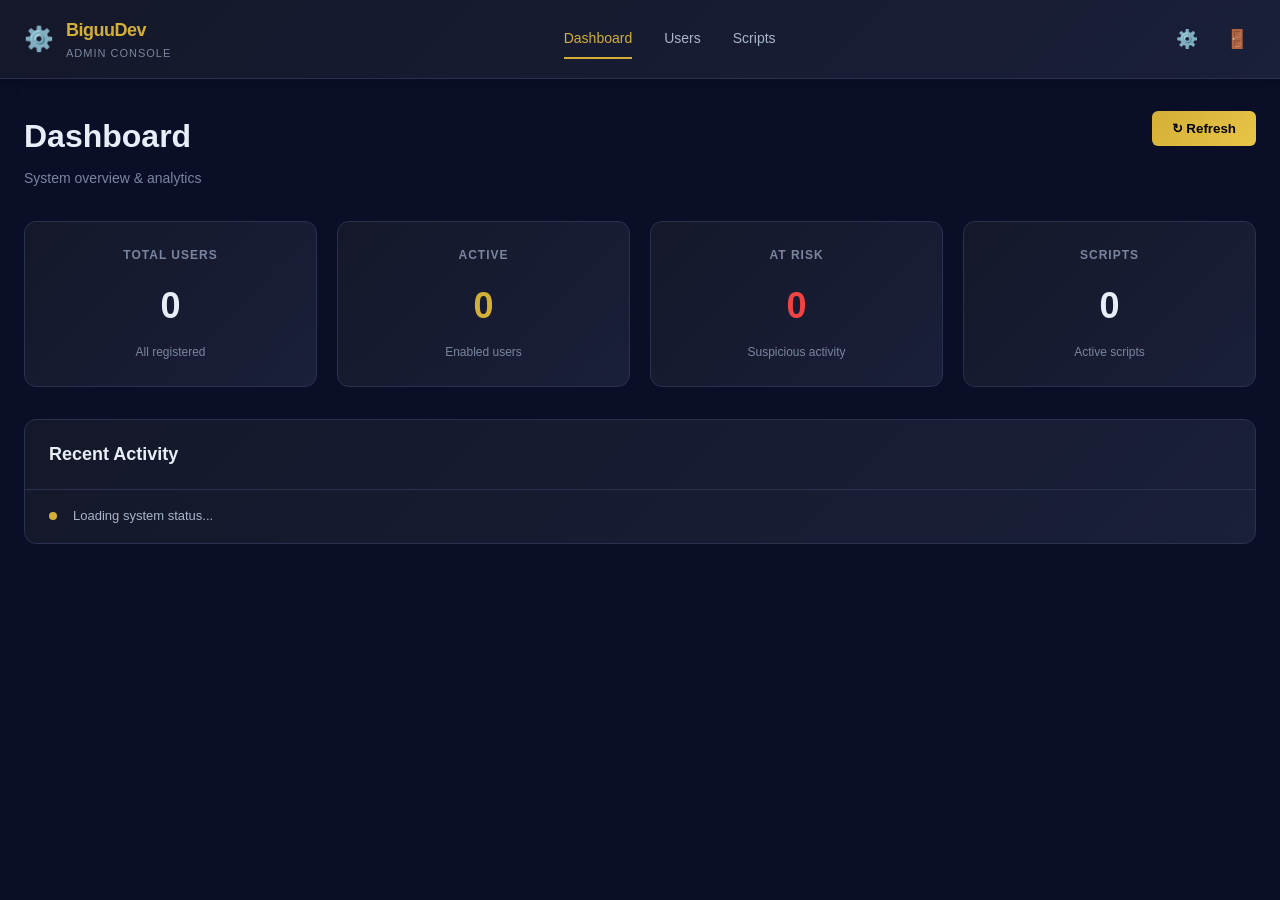
==== index.html @ 7aafa03f "Add files via upload" ====
<!DOCTYPE html>
<html lang="en">
<head>
<meta charset="UTF-8">
<meta name="viewport" content="width=device-width, initial-scale=1.0">
<title>BiguuDev Admin — Script Server Management</title>
<link rel="stylesheet" href="style.css">
<link rel="stylesheet" href="animations.css">
</head>
<body data-theme="dark">

<nav class="navbar">
<div class="navbar-inner">
<div class="navbar-brand">
<div class="brand-icon">⚙️</div>
<div class="brand-text">
<div class="brand-name">BiguuDev</div>
<div class="brand-sub">Admin Console</div>
</div>
</div>
<div class="navbar-center">
<a href="#" onclick="showPage('dashboard')" class="nav-link active">Dashboard</a>
<a href="#" onclick="showPage('users')" class="nav-link">Users</a>
<a href="#" onclick="showPage('scripts')" class="nav-link">Scripts</a>
</div>
<div class="navbar-right">
<input type="text" id="adminKeyInput" class="admin-key-input" placeholder="Admin Key" style="display:none;">
<button class="btn-icon" onclick="toggleSettings()">⚙️</button>
<button class="btn-icon" onclick="logout()">🚪</button>
</div>
</div>
</nav>

<div class="container">

<!-- ============= DASHBOARD ============= -->
<div id="dashboard" class="page active">
<div class="page-header">
<div class="page-title-block">
<h1 class="page-title">Dashboard</h1>
<p class="page-subtitle">System overview & analytics</p>
</div>
<button class="btn-primary" onclick="refreshDashboard()">↻ Refresh</button>
</div>

<div class="stats-grid">
<div class="stat-card">
<div class="stat-label">Total Users</div>
<div class="stat-value" id="stat-total">0</div>
<div class="stat-sub">All registered</div>
</div>
<div class="stat-card">
<div class="stat-label">Active</div>
<div class="stat-value accent" id="stat-active">0</div>
<div class="stat-sub">Enabled users</div>
</div>
<div class="stat-card">
<div class="stat-label">At Risk</div>
<div class="stat-value danger" id="stat-risk">0</div>
<div class="stat-sub">Suspicious activity</div>
</div>
<div class="stat-card">
<div class="stat-label">Scripts</div>
<div class="stat-value" id="stat-scripts">0</div>
<div class="stat-sub">Active scripts</div>
</div>
</div>

<div class="section">
<div class="section-header">
<h2>Recent Activity</h2>
</div>
<div id="activity-feed" class="activity-feed">
<div class="activity-item">
<div class="activity-dot"></div>
<div class="activity-text">Loading system status...</div>
</div>
</div>
</div>

</div>

<!-- ============= USERS ============= -->
<div id="users" class="page">
<div class="page-header">
<div class="page-title-block">
<h1 class="page-title">Users</h1>
<p class="page-subtitle">Manage user access & security</p>
</div>
<div class="page-controls">
<input type="text" id="userSearch" placeholder="Search users..." class="search-box" onkeyup="filterUsers()">
<button class="btn-primary" onclick="showPage('users'); refreshUsers()">↻</button>
</div>
</div>

<div id="usersList" class="users-list">
<div class="loading">Loading users...</div>
</div>

</div>

<!-- ============= USER DETAIL PAGE ============= -->
<div id="user-detail" class="page">
<div class="page-header">
<button class="btn-back" onclick="showPage('users')">← Back</button>
<div class="page-title-block">
<h1 class="page-title" id="detail-username">User Details</h1>
<p class="page-subtitle" id="detail-status">—</p>
</div>
</div>

<div class="detail-grid">

<!-- LEFT COLUMN -->
<div class="detail-left">

<div class="card">
<div class="card-header">
<h3>Profile Information</h3>
</div>
<div class="card-body">
<div class="detail-row">
<span class="detail-label">Username</span>
<span class="detail-value" id="detail-profile-username">—</span>
</div>
<div class="detail-row">
<span class="detail-label">Key</span>
<span class="detail-value mono" id="detail-profile-key">—</span>
</div>
<div class="detail-row">
<span class="detail-label">Status</span>
<span class="detail-value" id="detail-profile-status">—</span>
</div>
<div class="detail-row">
<span class="detail-label">Expires</span>
<span class="detail-value" id="detail-profile-expire">—</span>
</div>
<div class="detail-row">
<span class="detail-label">Created</span>
<span class="detail-value" id="detail-profile-created">—</span>
</div>
<div class="detail-row">
<span class="detail-label">Last Seen</span>
<span class="detail-value" id="detail-profile-lastseen">—</span>
</div>
</div>
</div>

<div class="card">
<div class="card-header">
<h3>Security Lock</h3>
</div>
<div class="card-body">
<div class="detail-row">
<span class="detail-label">IP #1</span>
<span class="detail-value mono" id="detail-sec-ip1">—</span>
</div>
<div class="detail-row">
<span class="detail-label">IP #1 ASN</span>
<span class="detail-value" id="detail-sec-ip1asn">—</span>
</div>
<div class="detail-row">
<span class="detail-label">IP #1 Country</span>
<span class="detail-value" id="detail-sec-ip1country">—</span>
</div>
<div class="detail-row">
<span class="detail-label">IP #2</span>
<span class="detail-value mono" id="detail-sec-ip2">—</span>
</div>
<div class="detail-row">
<span class="detail-label">IP #2 ASN</span>
<span class="detail-value" id="detail-sec-ip2asn">—</span>
</div>
<div class="detail-row">
<span class="detail-label">IP #2 Country</span>
<span class="detail-value" id="detail-sec-ip2country">—</span>
</div>
<div class="detail-row">
<span class="detail-label">Device Model</span>
<span class="detail-value mono" id="detail-sec-device">—</span>
</div>
</div>
</div>

</div>

<!-- RIGHT COLUMN -->
<div class="detail-right">

<div class="card">
<div class="card-header">
<h3>Status & Flags</h3>
</div>
<div class="card-body">
<div class="flag-row">
<span class="flag-label">Locked</span>
<span class="flag-badge" id="detail-lock-badge">No</span>
</div>
<div class="flag-row">
<span class="flag-label">Risk Flag</span>
<span class="flag-badge" id="detail-risk-badge">Clean</span>
</div>
<div class="flag-row">
<span class="flag-label">Risk Events</span>
<span class="flag-value" id="detail-risk-count">0</span>
</div>
</div>
</div>

<div class="card">
<div class="card-header">
<h3>Access Control</h3>
</div>
<div class="card-body actions-column">
<button class="btn-action" onclick="detailLockUser()">🔒 Lock User</button>
<button class="btn-action" onclick="detailUnlockUser()">🔓 Unlock User</button>
<button class="btn-action" onclick="detailChangeKey()">🔑 Change Key</button>
<button class="btn-action" onclick="detailResetSecurity()">↻ Reset Security</button>
<button class="btn-action" onclick="detailToggleStatus()">✓ Toggle Status</button>
<button class="btn-danger" onclick="detailDelete()">🗑️ Delete User</button>
</div>
</div>

<div class="card">
<div class="card-header">
<h3>Scripts Access</h3>
</div>
<div class="card-body">
<div id="detail-scripts" class="scripts-list">
<p class="text-muted">No scripts assigned</p>
</div>
</div>
</div>

</div>

</div>

<!-- RISK EVENTS SECTION -->
<div class="card" style="margin-top: 24px;">
<div class="card-header">
<h3>Recent Risk Events</h3>
</div>
<div class="card-body">
<div id="detail-risk-events" class="risk-events">
<p class="text-muted">No risk events</p>
</div>
</div>
</div>

</div>

<!-- ============= SCRIPTS ============= -->
<div id="scripts" class="page">
<div class="page-header">
<div class="page-title-block">
<h1 class="page-title">Scripts</h1>
<p class="page-subtitle">Manage uploaded scripts</p>
</div>
<button class="btn-primary" onclick="openScriptUpload()">+ Upload Script</button>
</div>

<div id="scriptsList" class="scripts-grid">
<div class="loading">Loading scripts...</div>
</div>

</div>

</div>

<!-- UPLOAD MODAL -->
<div id="uploadModal" class="modal" style="display:none;">
<div class="modal-overlay" onclick="closeModal()"></div>
<div class="modal-content">
<div class="modal-header">
<h2>Upload Script</h2>
<button class="modal-close" onclick="closeModal()">✕</button>
</div>
<div class="modal-body">
<input type="text" id="scriptName" placeholder="Script name (e.g., VMC.js)" class="input-field">
<textarea id="scriptContent" placeholder="Paste script content..." class="input-field textarea" rows="12"></textarea>
<div class="modal-footer">
<button class="btn-ghost" onclick="closeModal()">Cancel</button>
<button class="btn-primary" onclick="uploadScript()">Upload</button>
</div>
</div>
</div>
</div>

<script src="app.js"></script>
</body>
</html>
---- style.css ----
:root {
--bg-primary: #0a0e27;
--bg-secondary: #141829;
--bg-tertiary: #1a1f3a;
--bg-hover: #232d4f;
--text-primary: #e8eef7;
--text-secondary: #a8b5cc;
--text-muted: #7a859f;
--accent: #d4af37;
--accent-light: #e8c547;
--accent-dark: #b8931f;
--border: #2a3250;
--border-light: #383f56;
--success: #4ade80;
--danger: #ef4444;
--warning: #f59e0b;
--info: #3b82f6;
--shadow: 0 10px 30px rgba(0, 0, 0, 0.3);
--shadow-sm: 0 4px 12px rgba(0, 0, 0, 0.2);
}

* {
margin: 0;
padding: 0;
box-sizing: border-box;
}

html, body {
width: 100%;
height: 100%;
background: var(--bg-primary);
color: var(--text-primary);
font-family: -apple-system, BlinkMacSystemFont, 'Segoe UI', 'Roboto', sans-serif;
font-size: 14px;
line-height: 1.6;
}

/* ========== NAVBAR ========== */
.navbar {
background: linear-gradient(135deg, var(--bg-secondary), var(--bg-tertiary));
border-bottom: 1px solid var(--border);
padding: 0;
position: sticky;
top: 0;
z-index: 100;
box-shadow: var(--shadow-sm);
}

.navbar-inner {
max-width: 1600px;
margin: 0 auto;
padding: 16px 24px;
display: flex;
align-items: center;
justify-content: space-between;
gap: 24px;
}

.navbar-brand {
display: flex;
align-items: center;
gap: 12px;
cursor: pointer;
}

.brand-icon {
font-size: 24px;
}

.brand-name {
font-size: 18px;
font-weight: 700;
color: var(--accent);
letter-spacing: -0.5px;
}

.brand-sub {
font-size: 11px;
color: var(--text-muted);
text-transform: uppercase;
letter-spacing: 1px;
}

.navbar-center {
display: flex;
gap: 32px;
flex: 1;
justify-content: center;
}

.nav-link {
color: var(--text-secondary);
text-decoration: none;
font-weight: 500;
padding: 8px 0;
border-bottom: 2px solid transparent;
transition: all 0.3s ease;
}

.nav-link:hover {
color: var(--accent);
}

.nav-link.active {
color: var(--accent);
border-bottom-color: var(--accent);
}

.navbar-right {
display: flex;
align-items: center;
gap: 12px;
}

.admin-key-input {
background: var(--bg-hover);
border: 1px solid var(--border);
color: var(--text-primary);
padding: 8px 12px;
border-radius: 6px;
font-size: 12px;
width: 200px;
}

.btn-icon {
background: none;
border: none;
color: var(--text-secondary);
font-size: 18px;
cursor: pointer;
padding: 8px;
border-radius: 6px;
transition: all 0.2s ease;
}

.btn-icon:hover {
background: var(--bg-hover);
color: var(--accent);
}

/* ========== CONTAINER & LAYOUT ========== */
.container {
max-width: 1600px;
margin: 0 auto;
padding: 32px 24px;
}

.page {
display: none;
animation: fadeIn 0.3s ease;
}

.page.active {
display: block;
}

@keyframes fadeIn {
from { opacity: 0; transform: translateY(10px); }
to { opacity: 1; transform: translateY(0); }
}

/* ========== PAGE HEADER ========== */
.page-header {
display: flex;
justify-content: space-between;
align-items: flex-start;
margin-bottom: 32px;
gap: 24px;
}

.page-title-block {
flex: 1;
}

.page-title {
font-size: 32px;
font-weight: 700;
color: var(--text-primary);
margin-bottom: 4px;
}

.page-subtitle {
color: var(--text-muted);
font-size: 14px;
}

.page-controls {
display: flex;
gap: 12px;
}

.btn-back {
background: var(--bg-hover);
border: 1px solid var(--border);
color: var(--text-primary);
padding: 10px 16px;
border-radius: 6px;
cursor: pointer;
font-weight: 500;
transition: all 0.2s ease;
}

.btn-back:hover {
background: var(--bg-tertiary);
border-color: var(--accent);
color: var(--accent);
}

/* ========== BUTTONS ========== */
.btn-primary {
background: linear-gradient(135deg, var(--accent), var(--accent-light));
border: none;
color: #000;
padding: 10px 20px;
border-radius: 6px;
font-weight: 600;
cursor: pointer;
transition: all 0.2s ease;
}

.btn-primary:hover {
transform: translateY(-2px);
box-shadow: 0 8px 20px rgba(212, 175, 55, 0.3);
}

.btn-ghost {
background: transparent;
border: 1px solid var(--border);
color: var(--text-primary);
padding: 10px 20px;
border-radius: 6px;
cursor: pointer;
font-weight: 500;
transition: all 0.2s ease;
}

.btn-ghost:hover {
background: var(--bg-hover);
border-color: var(--accent);
}

.btn-action {
background: var(--bg-hover);
border: 1px solid var(--border);
color: var(--text-primary);
padding: 10px 16px;
border-radius: 6px;
cursor: pointer;
font-weight: 500;
width: 100%;
text-align: left;
transition: all 0.2s ease;
}

.btn-action:hover {
background: var(--bg-tertiary);
border-color: var(--accent);
color: var(--accent);
}

.btn-danger {
background: rgba(239, 68, 68, 0.1);
border: 1px solid rgba(239, 68, 68, 0.3);
color: var(--danger);
padding: 10px 16px;
border-radius: 6px;
cursor: pointer;
font-weight: 500;
width: 100%;
text-align: left;
transition: all 0.2s ease;
}

.btn-danger:hover {
background: rgba(239, 68, 68, 0.2);
border-color: var(--danger);
}

.search-box {
background: var(--bg-hover);
border: 1px solid var(--border);
color: var(--text-primary);
padding: 10px 16px;
border-radius: 6px;
width: 300px;
}

.search-box::placeholder {
color: var(--text-muted);
}

/* ========== STATS GRID ========== */
.stats-grid {
display: grid;
grid-template-columns: repeat(auto-fit, minmax(220px, 1fr));
gap: 20px;
margin-bottom: 32px;
}

.stat-card {
background: linear-gradient(135deg, var(--bg-secondary), var(--bg-tertiary));
border: 1px solid var(--border);
border-radius: 12px;
padding: 24px;
text-align: center;
transition: all 0.3s ease;
}

.stat-card:hover {
border-color: var(--accent);
transform: translateY(-4px);
box-shadow: 0 12px 30px rgba(212, 175, 55, 0.1);
}

.stat-label {
font-size: 12px;
text-transform: uppercase;
color: var(--text-muted);
letter-spacing: 1px;
margin-bottom: 12px;
font-weight: 600;
}

.stat-value {
font-size: 36px;
font-weight: 700;
color: var(--text-primary);
margin-bottom: 8px;
}

.stat-value.accent {
color: var(--accent);
}

.stat-value.danger {
color: var(--danger);
}

.stat-sub {
font-size: 12px;
color: var(--text-muted);
}

/* ========== SECTIONS ========== */
.section {
background: linear-gradient(135deg, var(--bg-secondary), var(--bg-tertiary));
border: 1px solid var(--border);
border-radius: 12px;
overflow: hidden;
margin-bottom: 24px;
}

.section-header {
padding: 20px 24px;
border-bottom: 1px solid var(--border);
}

.section-header h2 {
font-size: 18px;
font-weight: 600;
color: var(--text-primary);
}

.activity-feed {
}

.activity-item {
display: flex;
align-items: flex-start;
gap: 16px;
padding: 16px 24px;
border-bottom: 1px solid var(--border);
}

.activity-item:last-child {
border-bottom: none;
}

.activity-dot {
width: 8px;
height: 8px;
background: var(--accent);
border-radius: 50%;
margin-top: 6px;
flex-shrink: 0;
}

.activity-text {
color: var(--text-secondary);
font-size: 13px;
}

/* ========== CARDS ========== */
.card {
background: linear-gradient(135deg, var(--bg-secondary), var(--bg-tertiary));
border: 1px solid var(--border);
border-radius: 12px;
overflow: hidden;
margin-bottom: 24px;
}

.card-header {
padding: 20px 24px;
border-bottom: 1px solid var(--border);
}

.card-header h3 {
font-size: 16px;
font-weight: 600;
color: var(--text-primary);
}

.card-body {
padding: 24px;
}

/* ========== DETAIL GRID ========== */
.detail-grid {
display: grid;
grid-template-columns: 1fr 1fr;
gap: 24px;
margin-bottom: 24px;
}

.detail-left, .detail-right {
}

.detail-row {
display: flex;
justify-content: space-between;
align-items: center;
padding: 12px 0;
border-bottom: 1px solid var(--border-light);
}

.detail-row:last-child {
border-bottom: none;
}

.detail-label {
color: var(--text-muted);
font-size: 13px;
text-transform: uppercase;
letter-spacing: 0.5px;
font-weight: 600;
}

.detail-value {
color: var(--text-primary);
font-weight: 500;
}

.detail-value.mono {
font-family: 'Monaco', 'Courier New', monospace;
font-size: 12px;
background: var(--bg-hover);
padding: 4px 8px;
border-radius: 4px;
}

.flag-row {
display: flex;
justify-content: space-between;
align-items: center;
padding: 12px 0;
border-bottom: 1px solid var(--border-light);
}

.flag-row:last-child {
border-bottom: none;
}

.flag-label {
color: var(--text-muted);
font-size: 13px;
text-transform: uppercase;
letter-spacing: 0.5px;
font-weight: 600;
}

.flag-badge {
background: rgba(78, 222, 128, 0.1);
color: var(--success);
padding: 4px 12px;
border-radius: 20px;
font-size: 12px;
font-weight: 600;
}

.flag-badge.danger {
background: rgba(239, 68, 68, 0.1);
color: var(--danger);
}

.actions-column {
display: flex;
flex-direction: column;
gap: 8px;
}

.risk-events {
}

.risk-event {
background: var(--bg-hover);
border-left: 2px solid var(--danger);
padding: 12px;
border-radius: 4px;
margin-bottom: 8px;
font-size: 12px;
}

.risk-event-time {
color: var(--text-muted);
font-size: 11px;
}

.risk-event-reason {
color: var(--danger);
margin-top: 4px;
}

.risk-event-details {
color: var(--text-secondary);
font-family: monospace;
font-size: 11px;
margin-top: 4px;
}

/* ========== USERS LIST ========== */
.users-list {
display: grid;
gap: 16px;
}

.user-card {
background: linear-gradient(135deg, var(--bg-secondary), var(--bg-tertiary));
border: 1px solid var(--border);
border-radius: 12px;
padding: 20px;
cursor: pointer;
transition: all 0.3s ease;
display: flex;
justify-content: space-between;
align-items: center;
}

.user-card:hover {
border-color: var(--accent);
transform: translateX(4px);
box-shadow: 0 8px 20px rgba(212, 175, 55, 0.1);
}

.user-card-left {
flex: 1;
}

.user-name {
font-size: 16px;
font-weight: 600;
color: var(--text-primary);
margin-bottom: 4px;
}

.user-status {
display: inline-block;
font-size: 11px;
padding: 2px 8px;
border-radius: 4px;
background: rgba(78, 222, 128, 0.1);
color: var(--success);
margin-bottom: 8px;
}

.user-status.disabled {
background: rgba(160, 174, 192, 0.1);
color: var(--text-muted);
}

.user-status.risk {
background: rgba(239, 68, 68, 0.1);
color: var(--danger);
}

.user-status.locked {
background: rgba(239, 68, 68, 0.1);
color: var(--danger);
}

.user-meta {
display: flex;
gap: 16px;
font-size: 12px;
color: var(--text-muted);
}

.user-card-right {
display: flex;
gap: 8px;
}

.user-badge {
background: var(--bg-hover);
padding: 4px 12px;
border-radius: 4px;
font-size: 11px;
color: var(--text-secondary);
white-space: nowrap;
}

/* ========== SCRIPTS GRID ========== */
.scripts-grid {
display: grid;
grid-template-columns: repeat(auto-fill, minmax(240px, 1fr));
gap: 20px;
}

.script-card {
background: linear-gradient(135deg, var(--bg-secondary), var(--bg-tertiary));
border: 1px solid var(--border);
border-radius: 12px;
padding: 20px;
text-align: center;
transition: all 0.3s ease;
}

.script-card:hover {
border-color: var(--accent);
transform: translateY(-4px);
box-shadow: 0 12px 30px rgba(212, 175, 55, 0.1);
}

.script-icon {
font-size: 32px;
margin-bottom: 12px;
}

.script-name {
font-size: 16px;
font-weight: 600;
color: var(--text-primary);
margin-bottom: 8px;
}

.script-size {
font-size: 12px;
color: var(--text-muted);
}

/* ========== MODAL ========== */
.modal {
position: fixed;
top: 0;
left: 0;
right: 0;
bottom: 0;
z-index: 200;
display: flex;
align-items: center;
justify-content: center;
}

.modal-overlay {
position: absolute;
top: 0;
left: 0;
right: 0;
bottom: 0;
background: rgba(0, 0, 0, 0.6);
cursor: pointer;
}

.modal-content {
background: var(--bg-secondary);
border: 1px solid var(--border);
border-radius: 12px;
max-width: 500px;
width: 90%;
z-index: 1;
box-shadow: 0 20px 60px rgba(0, 0, 0, 0.5);
animation: slideUp 0.3s ease;
}

@keyframes slideUp {
from { transform: translateY(20px); opacity: 0; }
to { transform: translateY(0); opacity: 1; }
}

.modal-header {
padding: 20px 24px;
border-bottom: 1px solid var(--border);
display: flex;
justify-content: space-between;
align-items: center;
}

.modal-header h2 {
font-size: 18px;
font-weight: 600;
}

.modal-close {
background: none;
border: none;
color: var(--text-secondary);
font-size: 20px;
cursor: pointer;
transition: all 0.2s ease;
}

.modal-close:hover {
color: var(--accent);
}

.modal-body {
padding: 24px;
display: flex;
flex-direction: column;
gap: 16px;
max-height: 70vh;
overflow-y: auto;
}

.modal-footer {
padding: 20px 24px;
border-top: 1px solid var(--border);
display: flex;
justify-content: flex-end;
gap: 12px;
}

/* ========== FORMS ========== */
.input-field {
background: var(--bg-hover);
border: 1px solid var(--border);
color: var(--text-primary);
padding: 10px 12px;
border-radius: 6px;
font-family: inherit;
font-size: 14px;
transition: all 0.2s ease;
width: 100%;
}

.input-field:focus {
outline: none;
border-color: var(--accent);
box-shadow: 0 0 0 3px rgba(212, 175, 55, 0.1);
}

.textarea {
resize: none;
min-height: 200px;
font-family: 'Monaco', 'Courier New', monospace;
}

/* ========== UTILITIES ========== */
.loading {
text-align: center;
padding: 40px 24px;
color: var(--text-muted);
}

.text-muted {
color: var(--text-muted);
}

.mono {
font-family: 'Monaco', 'Courier New', monospace;
font-size: 12px;
}

.scripts-list {
display: flex;
flex-wrap: wrap;
gap: 8px;
}

.scripts-list span {
background: var(--bg-hover);
padding: 4px 12px;
border-radius: 20px;
font-size: 12px;
color: var(--accent);
}

/* ========== RESPONSIVE ========== */
@media (max-width: 1024px) {
.detail-grid {
grid-template-columns: 1fr;
}

.scripts-grid {
grid-template-columns: repeat(auto-fill, minmax(180px, 1fr));
}
}

@media (max-width: 768px) {
.navbar-inner {
flex-direction: column;
gap: 12px;
padding: 12px;
}

.navbar-center {
width: 100%;
justify-content: flex-start;
}

.page-header {
flex-direction: column;
align-items: stretch;
}

.page-controls {
width: 100%;
}

.search-box {
width: 100%;
}

.stats-grid {
grid-template-columns: repeat(auto-fit, minmax(150px, 1fr));
}

.modal-content {
width: 95%;
max-height: 90vh;
}

.user-card {
flex-direction: column;
align-items: flex-start;
}

.user-card-right {
width: 100%;
margin-top: 12px;
}

.container {
padding: 16px 12px;
}
}
---- animations.css ----
@keyframes fadeIn {
from { opacity: 0; }
to { opacity: 1; }
}

@keyframes slideIn {
from { transform: translateX(-20px); opacity: 0; }
to { transform: translateX(0); opacity: 1; }
}

@keyframes slideUp {
from { transform: translateY(20px); opacity: 0; }
to { transform: translateY(0); opacity: 1; }
}

@keyframes pulse {
0%, 100% { opacity: 1; }
50% { opacity: 0.5; }
}

@keyframes shimmer {
0% { background-position: -1000px 0; }
100% { background-position: 1000px 0; }
}

.animate-fade { animation: fadeIn 0.3s ease; }
.animate-slide { animation: slideIn 0.3s ease; }
.animate-slideup { animation: slideUp 0.3s ease; }
.animate-pulse { animation: pulse 2s infinite; }

.page { animation: fadeIn 0.3s ease; }

.btn-primary { transition: all 0.2s ease; }
.btn-primary:active { transform: scale(0.95); }

.card { transition: all 0.3s ease; }
.card:hover { transform: translateY(-2px); }

.user-card { transition: all 0.3s ease; }
.user-card:active { transform: scale(0.98); }

.stat-card { transition: all 0.3s ease; }
.stat-card:hover { transform: translateY(-4px); }
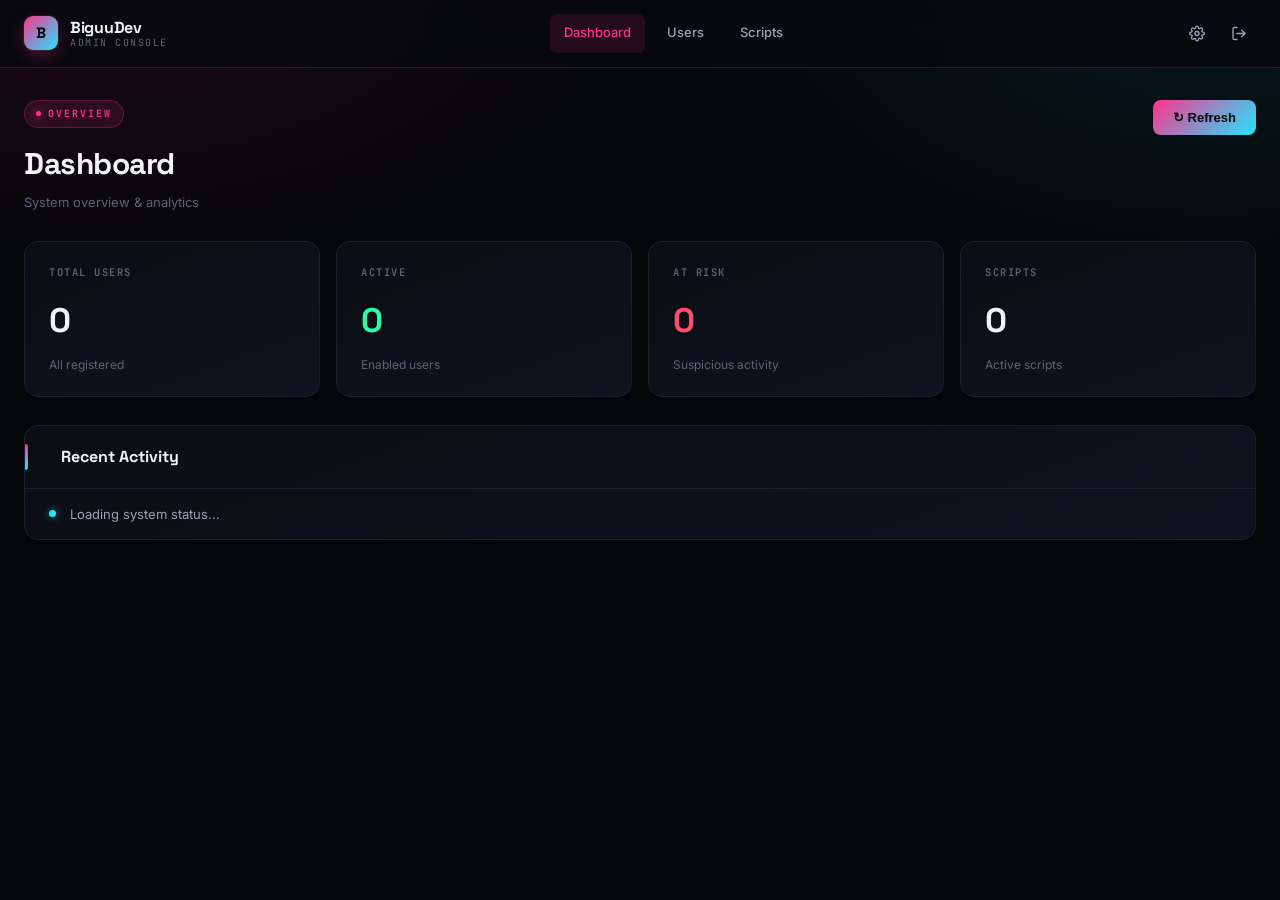
==== commit 11ec4149: "Add files via upload" ====
--- a/index.html
+++ b/index.html
@@ -4,6 +4,8 @@
 <meta charset="UTF-8">
 <meta name="viewport" content="width=device-width, initial-scale=1.0">
 <title>BiguuDev Admin — Script Server Management</title>
+<link rel="preconnect" href="https://fonts.googleapis.com">
+<link rel="preconnect" href="https://fonts.gstatic.com" crossorigin>
 <link rel="stylesheet" href="style.css">
 <link rel="stylesheet" href="animations.css">
 </head>
@@ -12,7 +14,7 @@
 <nav class="navbar">
 <div class="navbar-inner">
 <div class="navbar-brand">
-<div class="brand-icon">⚙️</div>
+<div class="brand-icon"></div>
 <div class="brand-text">
 <div class="brand-name">BiguuDev</div>
 <div class="brand-sub">Admin Console</div>
@@ -25,8 +27,12 @@
 </div>
 <div class="navbar-right">
 <input type="text" id="adminKeyInput" class="admin-key-input" placeholder="Admin Key" style="display:none;">
-<button class="btn-icon" onclick="toggleSettings()">⚙️</button>
-<button class="btn-icon" onclick="logout()">🚪</button>
+<button class="btn-icon" onclick="toggleSettings()" title="Settings">
+<svg viewBox="0 0 24 24" fill="none" stroke="currentColor" stroke-width="2" stroke-linecap="round" stroke-linejoin="round"><circle cx="12" cy="12" r="3"></circle><path d="M19.4 15a1.65 1.65 0 0 0 .33 1.82l.06.06a2 2 0 1 1-2.83 2.83l-.06-.06a1.65 1.65 0 0 0-1.82-.33 1.65 1.65 0 0 0-1 1.51V21a2 2 0 0 1-4 0v-.09A1.65 1.65 0 0 0 9 19.4a1.65 1.65 0 0 0-1.82.33l-.06.06a2 2 0 1 1-2.83-2.83l.06-.06a1.65 1.65 0 0 0 .33-1.82 1.65 1.65 0 0 0-1.51-1H3a2 2 0 0 1 0-4h.09A1.65 1.65 0 0 0 4.6 9a1.65 1.65 0 0 0-.33-1.82l-.06-.06a2 2 0 1 1 2.83-2.83l.06.06a1.65 1.65 0 0 0 1.82.33H9a1.65 1.65 0 0 0 1-1.51V3a2 2 0 0 1 4 0v.09a1.65 1.65 0 0 0 1 1.51 1.65 1.65 0 0 0 1.82-.33l.06-.06a2 2 0 1 1 2.83 2.83l-.06.06a1.65 1.65 0 0 0-.33 1.82V9a1.65 1.65 0 0 0 1.51 1H21a2 2 0 0 1 0 4h-.09a1.65 1.65 0 0 0-1.51 1z"></path></svg>
+</button>
+<button class="btn-icon" onclick="logout()" title="Log out">
+<svg viewBox="0 0 24 24" fill="none" stroke="currentColor" stroke-width="2" stroke-linecap="round" stroke-linejoin="round"><path d="M9 21H5a2 2 0 0 1-2-2V5a2 2 0 0 1 2-2h4"></path><polyline points="16 17 21 12 16 7"></polyline><line x1="21" y1="12" x2="9" y2="12"></line></svg>
+</button>
 </div>
 </div>
 </nav>
@@ -37,6 +43,7 @@
 <div id="dashboard" class="page active">
 <div class="page-header">
 <div class="page-title-block">
+<div class="page-eyebrow">Overview</div>
 <h1 class="page-title">Dashboard</h1>
 <p class="page-subtitle">System overview & analytics</p>
 </div>
@@ -84,6 +91,7 @@
 <div id="users" class="page">
 <div class="page-header">
 <div class="page-title-block">
+<div class="page-eyebrow">Access</div>
 <h1 class="page-title">Users</h1>
 <p class="page-subtitle">Manage user access & security</p>
 </div>
@@ -212,12 +220,12 @@
 <h3>Access Control</h3>
 </div>
 <div class="card-body actions-column">
-<button class="btn-action" onclick="detailLockUser()">🔒 Lock User</button>
-<button class="btn-action" onclick="detailUnlockUser()">🔓 Unlock User</button>
-<button class="btn-action" onclick="detailChangeKey()">🔑 Change Key</button>
-<button class="btn-action" onclick="detailResetSecurity()">↻ Reset Security</button>
-<button class="btn-action" onclick="detailToggleStatus()">✓ Toggle Status</button>
-<button class="btn-danger" onclick="detailDelete()">🗑️ Delete User</button>
+<button class="btn-action" onclick="detailLockUser()"><svg viewBox="0 0 24 24" fill="none" stroke="currentColor" stroke-width="2" stroke-linecap="round" stroke-linejoin="round"><rect x="3" y="11" width="18" height="11" rx="2"></rect><path d="M7 11V7a5 5 0 0 1 10 0v4"></path></svg> Lock User</button>
+<button class="btn-action" onclick="detailUnlockUser()"><svg viewBox="0 0 24 24" fill="none" stroke="currentColor" stroke-width="2" stroke-linecap="round" stroke-linejoin="round"><rect x="3" y="11" width="18" height="11" rx="2"></rect><path d="M7 11V7a5 5 0 0 1 9.5-2.2"></path></svg> Unlock User</button>
+<button class="btn-action" onclick="detailChangeKey()"><svg viewBox="0 0 24 24" fill="none" stroke="currentColor" stroke-width="2" stroke-linecap="round" stroke-linejoin="round"><circle cx="7.5" cy="15.5" r="5.5"></circle><path d="M21 2l-9.6 9.6"></path><path d="M15.5 7.5l3 3L22 7l-3-3"></path></svg> Change Key</button>
+<button class="btn-action" onclick="detailResetSecurity()"><svg viewBox="0 0 24 24" fill="none" stroke="currentColor" stroke-width="2" stroke-linecap="round" stroke-linejoin="round"><polyline points="1 4 1 10 7 10"></polyline><path d="M3.51 15a9 9 0 1 0 2.13-9.36L1 10"></path></svg> Reset Security</button>
+<button class="btn-action" onclick="detailToggleStatus()"><svg viewBox="0 0 24 24" fill="none" stroke="currentColor" stroke-width="2" stroke-linecap="round" stroke-linejoin="round"><path d="M17 1l4 4-4 4"></path><path d="M3 11V9a4 4 0 0 1 4-4h14"></path><path d="M7 23l-4-4 4-4"></path><path d="M21 13v2a4 4 0 0 1-4 4H3"></path></svg> Toggle Status</button>
+<button class="btn-danger" onclick="detailDelete()"><svg viewBox="0 0 24 24" fill="none" stroke="currentColor" stroke-width="2" stroke-linecap="round" stroke-linejoin="round"><polyline points="3 6 5 6 21 6"></polyline><path d="M19 6l-1 14a2 2 0 0 1-2 2H8a2 2 0 0 1-2-2L5 6"></path><path d="M10 11v6"></path><path d="M14 11v6"></path><path d="M9 6V4a2 2 0 0 1 2-2h2a2 2 0 0 1 2 2v2"></path></svg> Delete User</button>
 </div>
 </div>
 
@@ -254,6 +262,7 @@
 <div id="scripts" class="page">
 <div class="page-header">
 <div class="page-title-block">
+<div class="page-eyebrow">Library</div>
 <h1 class="page-title">Scripts</h1>
 <p class="page-subtitle">Manage uploaded scripts</p>
 </div>
--- a/style.css
+++ b/style.css
@@ -1,22 +1,37 @@
+@import url('https://fonts.googleapis.com/css2?family=Space+Grotesk:wght@500;600;700&family=Inter:wght@400;500;600;700&family=JetBrains+Mono:wght@400;500;600&display=swap');
+
 :root {
---bg-primary: #0a0e27;
---bg-secondary: #141829;
---bg-tertiary: #1a1f3a;
---bg-hover: #232d4f;
---text-primary: #e8eef7;
---text-secondary: #a8b5cc;
---text-muted: #7a859f;
---accent: #d4af37;
---accent-light: #e8c547;
---accent-dark: #b8931f;
---border: #2a3250;
---border-light: #383f56;
---success: #4ade80;
---danger: #ef4444;
---warning: #f59e0b;
---info: #3b82f6;
---shadow: 0 10px 30px rgba(0, 0, 0, 0.3);
---shadow-sm: 0 4px 12px rgba(0, 0, 0, 0.2);
+--bg-primary: #05060a;
+--bg-secondary: #0b0d14;
+--bg-tertiary: #10131d;
+--bg-hover: #161a26;
+--text-primary: #f1f3f9;
+--text-secondary: #9aa2b8;
+--text-muted: #5c6478;
+--pink: #ff338d;
+--pink-light: #ff6ab3;
+--pink-dim: rgba(255, 51, 141, 0.12);
+--cyan: #22e5ff;
+--cyan-dim: rgba(34, 229, 255, 0.12);
+--accent: #ff338d;
+--accent-light: #ff6ab3;
+--accent-dark: #d41f6f;
+--border: #1d212f;
+--border-light: #272c3d;
+--success: #2bfba5;
+--success-dim: rgba(43, 251, 165, 0.12);
+--danger: #ff4d6d;
+--danger-dim: rgba(255, 77, 109, 0.12);
+--warning: #ffb020;
+--warning-dim: rgba(255, 176, 32, 0.12);
+--info: var(--cyan);
+--shadow: 0 10px 30px rgba(0, 0, 0, 0.45);
+--shadow-sm: 0 4px 12px rgba(0, 0, 0, 0.3);
+--glow-pink: 0 0 0 1px rgba(255, 51, 141, 0.4), 0 8px 24px rgba(255, 51, 141, 0.18);
+--glow-cyan: 0 0 0 1px rgba(34, 229, 255, 0.35), 0 8px 24px rgba(34, 229, 255, 0.15);
+--font-display: 'Space Grotesk', 'Inter', sans-serif;
+--font-body: 'Inter', -apple-system, BlinkMacSystemFont, 'Segoe UI', sans-serif;
+--font-mono: 'JetBrains Mono', 'Monaco', 'Courier New', monospace;
 }
 
 * {
@@ -27,29 +42,49 @@
 
 html, body {
 width: 100%;
-height: 100%;
+min-height: 100%;
 background: var(--bg-primary);
 color: var(--text-primary);
-font-family: -apple-system, BlinkMacSystemFont, 'Segoe UI', 'Roboto', sans-serif;
+font-family: var(--font-body);
 font-size: 14px;
 line-height: 1.6;
 }
 
+body {
+position: relative;
+background-image:
+radial-gradient(ellipse 900px 500px at 8% -5%, rgba(255, 51, 141, 0.10), transparent 60%),
+radial-gradient(ellipse 900px 500px at 95% 0%, rgba(34, 229, 255, 0.08), transparent 60%);
+background-repeat: no-repeat;
+background-attachment: fixed;
+}
+
+::selection {
+background: var(--pink-dim);
+color: var(--text-primary);
+}
+
+::-webkit-scrollbar { width: 10px; height: 10px; }
+::-webkit-scrollbar-track { background: var(--bg-primary); }
+::-webkit-scrollbar-thumb { background: var(--border-light); border-radius: 10px; }
+::-webkit-scrollbar-thumb:hover { background: var(--text-muted); }
+
 /* ========== NAVBAR ========== */
 .navbar {
-background: linear-gradient(135deg, var(--bg-secondary), var(--bg-tertiary));
+background: rgba(8, 9, 15, 0.85);
+backdrop-filter: blur(14px);
+-webkit-backdrop-filter: blur(14px);
 border-bottom: 1px solid var(--border);
 padding: 0;
 position: sticky;
 top: 0;
 z-index: 100;
-box-shadow: var(--shadow-sm);
 }
 
 .navbar-inner {
 max-width: 1600px;
 margin: 0 auto;
-padding: 16px 24px;
+padding: 14px 24px;
 display: flex;
 align-items: center;
 justify-content: space-between;
@@ -64,26 +99,49 @@
 }
 
 .brand-icon {
-font-size: 24px;
+width: 34px;
+height: 34px;
+display: flex;
+align-items: center;
+justify-content: center;
+border-radius: 9px;
+background: linear-gradient(135deg, var(--pink), var(--cyan));
+color: #05060a;
+font-family: var(--font-display);
+font-weight: 700;
+font-size: 15px;
+box-shadow: 0 0 0 1px rgba(255,255,255,0.06), 0 6px 16px rgba(255, 51, 141, 0.25);
+}
+
+.brand-icon::before {
+content: "B";
+}
+
+.brand-text {
+display: flex;
+flex-direction: column;
+line-height: 1.2;
 }
 
 .brand-name {
-font-size: 18px;
+font-family: var(--font-display);
+font-size: 16px;
 font-weight: 700;
-color: var(--accent);
-letter-spacing: -0.5px;
+color: var(--text-primary);
+letter-spacing: -0.3px;
 }
 
 .brand-sub {
-font-size: 11px;
+font-size: 10px;
 color: var(--text-muted);
 text-transform: uppercase;
-letter-spacing: 1px;
+letter-spacing: 1.5px;
+font-family: var(--font-mono);
 }
 
 .navbar-center {
 display: flex;
-gap: 32px;
+gap: 8px;
 flex: 1;
 justify-content: center;
 }
@@ -92,24 +150,27 @@
 color: var(--text-secondary);
 text-decoration: none;
 font-weight: 500;
-padding: 8px 0;
+font-size: 13px;
+padding: 8px 14px;
+border-radius: 7px;
 border-bottom: 2px solid transparent;
-transition: all 0.3s ease;
+transition: all 0.2s ease;
 }
 
 .nav-link:hover {
-color: var(--accent);
+color: var(--text-primary);
+background: var(--bg-hover);
 }
 
 .nav-link.active {
-color: var(--accent);
-border-bottom-color: var(--accent);
+color: var(--pink);
+background: var(--pink-dim);
 }
 
 .navbar-right {
 display: flex;
 align-items: center;
-gap: 12px;
+gap: 8px;
 }
 
 .admin-key-input {
@@ -117,37 +178,52 @@
 border: 1px solid var(--border);
 color: var(--text-primary);
 padding: 8px 12px;
-border-radius: 6px;
+border-radius: 7px;
 font-size: 12px;
+font-family: var(--font-mono);
 width: 200px;
+}
+
+.admin-key-input:focus {
+outline: none;
+border-color: var(--pink);
 }
 
 .btn-icon {
 background: none;
-border: none;
+border: 1px solid transparent;
 color: var(--text-secondary);
-font-size: 18px;
+font-size: 15px;
 cursor: pointer;
 padding: 8px;
-border-radius: 6px;
+width: 34px;
+height: 34px;
+display: flex;
+align-items: center;
+justify-content: center;
+border-radius: 8px;
 transition: all 0.2s ease;
 }
 
+.btn-icon svg { width: 17px; height: 17px; }
+
 .btn-icon:hover {
 background: var(--bg-hover);
-color: var(--accent);
+border-color: var(--border-light);
+color: var(--pink);
 }
 
 /* ========== CONTAINER & LAYOUT ========== */
 .container {
 max-width: 1600px;
 margin: 0 auto;
-padding: 32px 24px;
+padding: 32px 24px 64px;
+position: relative;
 }
 
 .page {
 display: none;
-animation: fadeIn 0.3s ease;
+animation: fadeIn 0.35s ease;
 }
 
 .page.active {
@@ -155,7 +231,7 @@
 }
 
 @keyframes fadeIn {
-from { opacity: 0; transform: translateY(10px); }
+from { opacity: 0; transform: translateY(8px); }
 to { opacity: 1; transform: translateY(0); }
 }
 
@@ -164,7 +240,7 @@
 display: flex;
 justify-content: space-between;
 align-items: flex-start;
-margin-bottom: 32px;
+margin-bottom: 28px;
 gap: 24px;
 }
 
@@ -172,21 +248,49 @@
 flex: 1;
 }
 
+.page-eyebrow {
+display: inline-flex;
+align-items: center;
+gap: 7px;
+font-family: var(--font-mono);
+font-size: 10px;
+font-weight: 600;
+letter-spacing: 2px;
+text-transform: uppercase;
+color: var(--pink);
+background: var(--pink-dim);
+border: 1px solid rgba(255, 51, 141, 0.25);
+padding: 5px 11px;
+border-radius: 20px;
+margin-bottom: 12px;
+}
+
+.page-eyebrow::before {
+content: "";
+width: 5px;
+height: 5px;
+border-radius: 50%;
+background: var(--pink);
+box-shadow: 0 0 8px var(--pink);
+}
+
 .page-title {
-font-size: 32px;
+font-family: var(--font-display);
+font-size: 30px;
 font-weight: 700;
 color: var(--text-primary);
 margin-bottom: 4px;
+letter-spacing: -0.5px;
 }
 
 .page-subtitle {
 color: var(--text-muted);
-font-size: 14px;
+font-size: 13px;
 }
 
 .page-controls {
 display: flex;
-gap: 12px;
+gap: 10px;
 }
 
 .btn-back {
@@ -194,33 +298,45 @@
 border: 1px solid var(--border);
 color: var(--text-primary);
 padding: 10px 16px;
-border-radius: 6px;
+border-radius: 8px;
 cursor: pointer;
 font-weight: 500;
+font-size: 13px;
+display: inline-flex;
+align-items: center;
+gap: 8px;
 transition: all 0.2s ease;
 }
 
 .btn-back:hover {
 background: var(--bg-tertiary);
-border-color: var(--accent);
-color: var(--accent);
+border-color: var(--pink);
+color: var(--pink);
 }
 
 /* ========== BUTTONS ========== */
 .btn-primary {
-background: linear-gradient(135deg, var(--accent), var(--accent-light));
+background: linear-gradient(135deg, var(--pink), var(--cyan));
 border: none;
-color: #000;
+color: #05060a;
 padding: 10px 20px;
-border-radius: 6px;
+border-radius: 8px;
 font-weight: 600;
+font-size: 13px;
 cursor: pointer;
+display: inline-flex;
+align-items: center;
+gap: 8px;
 transition: all 0.2s ease;
 }
 
 .btn-primary:hover {
 transform: translateY(-2px);
-box-shadow: 0 8px 20px rgba(212, 175, 55, 0.3);
+box-shadow: var(--glow-pink);
+}
+
+.btn-primary:active {
+transform: translateY(0) scale(0.97);
 }
 
 .btn-ghost {
@@ -228,51 +344,67 @@
 border: 1px solid var(--border);
 color: var(--text-primary);
 padding: 10px 20px;
-border-radius: 6px;
+border-radius: 8px;
 cursor: pointer;
 font-weight: 500;
+font-size: 13px;
 transition: all 0.2s ease;
 }
 
 .btn-ghost:hover {
 background: var(--bg-hover);
-border-color: var(--accent);
+border-color: var(--pink);
+color: var(--pink);
 }
 
 .btn-action {
 background: var(--bg-hover);
 border: 1px solid var(--border);
 color: var(--text-primary);
-padding: 10px 16px;
-border-radius: 6px;
+padding: 11px 16px;
+border-radius: 8px;
 cursor: pointer;
 font-weight: 500;
+font-size: 13px;
 width: 100%;
 text-align: left;
+display: flex;
+align-items: center;
+gap: 10px;
 transition: all 0.2s ease;
 }
+
+.btn-action svg { width: 15px; height: 15px; flex-shrink: 0; color: var(--text-muted); transition: color 0.2s ease; }
 
 .btn-action:hover {
 background: var(--bg-tertiary);
-border-color: var(--accent);
-color: var(--accent);
-}
+border-color: var(--cyan);
+color: var(--cyan);
+}
+
+.btn-action:hover svg { color: var(--cyan); }
 
 .btn-danger {
-background: rgba(239, 68, 68, 0.1);
-border: 1px solid rgba(239, 68, 68, 0.3);
+background: var(--danger-dim);
+border: 1px solid rgba(255, 77, 109, 0.3);
 color: var(--danger);
-padding: 10px 16px;
-border-radius: 6px;
+padding: 11px 16px;
+border-radius: 8px;
 cursor: pointer;
 font-weight: 500;
+font-size: 13px;
 width: 100%;
 text-align: left;
+display: flex;
+align-items: center;
+gap: 10px;
 transition: all 0.2s ease;
 }
 
+.btn-danger svg { width: 15px; height: 15px; flex-shrink: 0; }
+
 .btn-danger:hover {
-background: rgba(239, 68, 68, 0.2);
+background: rgba(255, 77, 109, 0.18);
 border-color: var(--danger);
 }
 
@@ -281,8 +413,14 @@
 border: 1px solid var(--border);
 color: var(--text-primary);
 padding: 10px 16px;
-border-radius: 6px;
-width: 300px;
+border-radius: 8px;
+width: 280px;
+font-size: 13px;
+}
+
+.search-box:focus {
+outline: none;
+border-color: var(--pink);
 }
 
 .search-box::placeholder {
@@ -293,43 +431,59 @@
 .stats-grid {
 display: grid;
 grid-template-columns: repeat(auto-fit, minmax(220px, 1fr));
-gap: 20px;
-margin-bottom: 32px;
+gap: 16px;
+margin-bottom: 28px;
 }
 
 .stat-card {
-background: linear-gradient(135deg, var(--bg-secondary), var(--bg-tertiary));
-border: 1px solid var(--border);
-border-radius: 12px;
-padding: 24px;
-text-align: center;
+background: linear-gradient(160deg, var(--bg-secondary), var(--bg-tertiary));
+border: 1px solid var(--border);
+border-radius: 14px;
+padding: 22px 24px;
+position: relative;
+overflow: hidden;
 transition: all 0.3s ease;
 }
 
+.stat-card::before {
+content: "";
+position: absolute;
+top: 0; left: 0; right: 0;
+height: 2px;
+background: linear-gradient(90deg, var(--pink), var(--cyan));
+opacity: 0;
+transition: opacity 0.3s ease;
+}
+
 .stat-card:hover {
-border-color: var(--accent);
-transform: translateY(-4px);
-box-shadow: 0 12px 30px rgba(212, 175, 55, 0.1);
-}
+border-color: var(--border-light);
+transform: translateY(-3px);
+box-shadow: var(--shadow);
+}
+
+.stat-card:hover::before { opacity: 1; }
 
 .stat-label {
-font-size: 12px;
+font-family: var(--font-mono);
+font-size: 10.5px;
 text-transform: uppercase;
 color: var(--text-muted);
-letter-spacing: 1px;
-margin-bottom: 12px;
+letter-spacing: 1.5px;
+margin-bottom: 14px;
 font-weight: 600;
 }
 
 .stat-value {
-font-size: 36px;
+font-family: var(--font-display);
+font-size: 34px;
 font-weight: 700;
 color: var(--text-primary);
-margin-bottom: 8px;
+margin-bottom: 6px;
+letter-spacing: -0.5px;
 }
 
 .stat-value.accent {
-color: var(--accent);
+color: var(--success);
 }
 
 .stat-value.danger {
@@ -343,22 +497,34 @@
 
 /* ========== SECTIONS ========== */
 .section {
-background: linear-gradient(135deg, var(--bg-secondary), var(--bg-tertiary));
-border: 1px solid var(--border);
-border-radius: 12px;
+background: linear-gradient(160deg, var(--bg-secondary), var(--bg-tertiary));
+border: 1px solid var(--border);
+border-radius: 14px;
 overflow: hidden;
 margin-bottom: 24px;
 }
 
 .section-header {
-padding: 20px 24px;
+padding: 18px 24px;
 border-bottom: 1px solid var(--border);
+position: relative;
+}
+
+.section-header::before {
+content: "";
+position: absolute;
+left: 0; top: 18px; bottom: 18px;
+width: 3px;
+border-radius: 0 3px 3px 0;
+background: linear-gradient(180deg, var(--pink), var(--cyan));
 }
 
 .section-header h2 {
-font-size: 18px;
-font-weight: 600;
-color: var(--text-primary);
+font-family: var(--font-display);
+font-size: 16px;
+font-weight: 700;
+color: var(--text-primary);
+padding-left: 12px;
 }
 
 .activity-feed {
@@ -367,8 +533,8 @@
 .activity-item {
 display: flex;
 align-items: flex-start;
-gap: 16px;
-padding: 16px 24px;
+gap: 14px;
+padding: 15px 24px;
 border-bottom: 1px solid var(--border);
 }
 
@@ -377,12 +543,13 @@
 }
 
 .activity-dot {
-width: 8px;
-height: 8px;
-background: var(--accent);
+width: 7px;
+height: 7px;
+background: var(--cyan);
 border-radius: 50%;
 margin-top: 6px;
 flex-shrink: 0;
+box-shadow: 0 0 8px rgba(34, 229, 255, 0.6);
 }
 
 .activity-text {
@@ -392,26 +559,38 @@
 
 /* ========== CARDS ========== */
 .card {
-background: linear-gradient(135deg, var(--bg-secondary), var(--bg-tertiary));
-border: 1px solid var(--border);
-border-radius: 12px;
+background: linear-gradient(160deg, var(--bg-secondary), var(--bg-tertiary));
+border: 1px solid var(--border);
+border-radius: 14px;
 overflow: hidden;
 margin-bottom: 24px;
 }
 
 .card-header {
-padding: 20px 24px;
+padding: 18px 24px;
 border-bottom: 1px solid var(--border);
+position: relative;
+}
+
+.card-header::before {
+content: "";
+position: absolute;
+left: 0; top: 18px; bottom: 18px;
+width: 3px;
+border-radius: 0 3px 3px 0;
+background: linear-gradient(180deg, var(--pink), var(--cyan));
 }
 
 .card-header h3 {
-font-size: 16px;
-font-weight: 600;
-color: var(--text-primary);
+font-family: var(--font-display);
+font-size: 15px;
+font-weight: 700;
+color: var(--text-primary);
+padding-left: 12px;
 }
 
 .card-body {
-padding: 24px;
+padding: 22px 24px;
 }
 
 /* ========== DETAIL GRID ========== */
@@ -439,23 +618,26 @@
 
 .detail-label {
 color: var(--text-muted);
-font-size: 13px;
+font-size: 11.5px;
 text-transform: uppercase;
-letter-spacing: 0.5px;
+letter-spacing: 1px;
 font-weight: 600;
+font-family: var(--font-mono);
 }
 
 .detail-value {
 color: var(--text-primary);
 font-weight: 500;
+font-size: 13px;
 }
 
 .detail-value.mono {
-font-family: 'Monaco', 'Courier New', monospace;
+font-family: var(--font-mono);
 font-size: 12px;
 background: var(--bg-hover);
-padding: 4px 8px;
-border-radius: 4px;
+padding: 4px 9px;
+border-radius: 5px;
+border: 1px solid var(--border);
 }
 
 .flag-row {
@@ -472,24 +654,27 @@
 
 .flag-label {
 color: var(--text-muted);
-font-size: 13px;
+font-size: 11.5px;
 text-transform: uppercase;
-letter-spacing: 0.5px;
+letter-spacing: 1px;
 font-weight: 600;
+font-family: var(--font-mono);
 }
 
 .flag-badge {
-background: rgba(78, 222, 128, 0.1);
+background: var(--success-dim);
 color: var(--success);
 padding: 4px 12px;
 border-radius: 20px;
-font-size: 12px;
+font-size: 11.5px;
 font-weight: 600;
+border: 1px solid rgba(43, 251, 165, 0.25);
 }
 
 .flag-badge.danger {
-background: rgba(239, 68, 68, 0.1);
+background: var(--danger-dim);
 color: var(--danger);
+border-color: rgba(255, 77, 109, 0.3);
 }
 
 .actions-column {
@@ -504,25 +689,27 @@
 .risk-event {
 background: var(--bg-hover);
 border-left: 2px solid var(--danger);
-padding: 12px;
-border-radius: 4px;
+padding: 12px 14px;
+border-radius: 6px;
 margin-bottom: 8px;
 font-size: 12px;
 }
 
 .risk-event-time {
 color: var(--text-muted);
-font-size: 11px;
+font-size: 10.5px;
+font-family: var(--font-mono);
 }
 
 .risk-event-reason {
 color: var(--danger);
 margin-top: 4px;
+font-weight: 500;
 }
 
 .risk-event-details {
 color: var(--text-secondary);
-font-family: monospace;
+font-family: var(--font-mono);
 font-size: 11px;
 margin-top: 4px;
 }
@@ -530,25 +717,25 @@
 /* ========== USERS LIST ========== */
 .users-list {
 display: grid;
-gap: 16px;
+gap: 12px;
 }
 
 .user-card {
-background: linear-gradient(135deg, var(--bg-secondary), var(--bg-tertiary));
-border: 1px solid var(--border);
-border-radius: 12px;
-padding: 20px;
+background: linear-gradient(160deg, var(--bg-secondary), var(--bg-tertiary));
+border: 1px solid var(--border);
+border-radius: 14px;
+padding: 18px 22px;
 cursor: pointer;
-transition: all 0.3s ease;
+transition: all 0.25s ease;
 display: flex;
 justify-content: space-between;
 align-items: center;
 }
 
 .user-card:hover {
-border-color: var(--accent);
-transform: translateX(4px);
-box-shadow: 0 8px 20px rgba(212, 175, 55, 0.1);
+border-color: rgba(34, 229, 255, 0.4);
+transform: translateX(3px);
+box-shadow: var(--glow-cyan);
 }
 
 .user-card-left {
@@ -556,42 +743,60 @@
 }
 
 .user-name {
-font-size: 16px;
+font-family: var(--font-display);
+font-size: 15px;
+font-weight: 700;
+color: var(--text-primary);
+margin-bottom: 6px;
+}
+
+.user-status {
+display: inline-flex;
+align-items: center;
+gap: 6px;
+font-size: 11px;
 font-weight: 600;
-color: var(--text-primary);
-margin-bottom: 4px;
-}
-
-.user-status {
-display: inline-block;
-font-size: 11px;
-padding: 2px 8px;
-border-radius: 4px;
-background: rgba(78, 222, 128, 0.1);
+padding: 3px 10px 3px 8px;
+border-radius: 20px;
+background: var(--success-dim);
 color: var(--success);
 margin-bottom: 8px;
+border: 1px solid rgba(43, 251, 165, 0.25);
+}
+
+.user-status::before {
+content: "";
+width: 5px;
+height: 5px;
+border-radius: 50%;
+background: currentColor;
 }
 
 .user-status.disabled {
-background: rgba(160, 174, 192, 0.1);
-color: var(--text-muted);
+background: rgba(90, 98, 120, 0.15);
+color: var(--text-muted);
+border-color: var(--border-light);
 }
 
 .user-status.risk {
-background: rgba(239, 68, 68, 0.1);
+background: var(--warning-dim);
+color: var(--warning);
+border-color: rgba(255, 176, 32, 0.3);
+}
+
+.user-status.locked {
+background: var(--danger-dim);
 color: var(--danger);
-}
-
-.user-status.locked {
-background: rgba(239, 68, 68, 0.1);
-color: var(--danger);
+border-color: rgba(255, 77, 109, 0.3);
 }
 
 .user-meta {
 display: flex;
-gap: 16px;
-font-size: 12px;
-color: var(--text-muted);
+flex-wrap: wrap;
+gap: 14px;
+font-size: 11.5px;
+color: var(--text-muted);
+font-family: var(--font-mono);
 }
 
 .user-card-right {
@@ -601,8 +806,9 @@
 
 .user-badge {
 background: var(--bg-hover);
+border: 1px solid var(--border);
 padding: 4px 12px;
-border-radius: 4px;
+border-radius: 20px;
 font-size: 11px;
 color: var(--text-secondary);
 white-space: nowrap;
@@ -611,40 +817,53 @@
 /* ========== SCRIPTS GRID ========== */
 .scripts-grid {
 display: grid;
-grid-template-columns: repeat(auto-fill, minmax(240px, 1fr));
-gap: 20px;
+grid-template-columns: repeat(auto-fill, minmax(230px, 1fr));
+gap: 16px;
 }
 
 .script-card {
-background: linear-gradient(135deg, var(--bg-secondary), var(--bg-tertiary));
-border: 1px solid var(--border);
-border-radius: 12px;
-padding: 20px;
+background: linear-gradient(160deg, var(--bg-secondary), var(--bg-tertiary));
+border: 1px solid var(--border);
+border-radius: 14px;
+padding: 22px 20px;
 text-align: center;
 transition: all 0.3s ease;
 }
 
 .script-card:hover {
-border-color: var(--accent);
-transform: translateY(-4px);
-box-shadow: 0 12px 30px rgba(212, 175, 55, 0.1);
+border-color: rgba(255, 51, 141, 0.4);
+transform: translateY(-3px);
+box-shadow: var(--glow-pink);
 }
 
 .script-icon {
-font-size: 32px;
-margin-bottom: 12px;
-}
+width: 40px;
+height: 40px;
+margin: 0 auto 14px;
+display: flex;
+align-items: center;
+justify-content: center;
+border-radius: 10px;
+background: var(--pink-dim);
+color: var(--pink);
+}
+
+.script-icon svg { width: 19px; height: 19px; }
 
 .script-name {
-font-size: 16px;
+font-family: var(--font-mono);
+font-size: 13px;
 font-weight: 600;
 color: var(--text-primary);
-margin-bottom: 8px;
+margin-bottom: 6px;
+word-break: break-all;
 }
 
 .script-size {
-font-size: 12px;
-color: var(--text-muted);
+font-size: 11px;
+color: var(--text-muted);
+text-transform: uppercase;
+letter-spacing: 1px;
 }
 
 /* ========== MODAL ========== */
@@ -666,18 +885,19 @@
 left: 0;
 right: 0;
 bottom: 0;
-background: rgba(0, 0, 0, 0.6);
+background: rgba(3, 4, 8, 0.75);
+backdrop-filter: blur(4px);
 cursor: pointer;
 }
 
 .modal-content {
-background: var(--bg-secondary);
-border: 1px solid var(--border);
-border-radius: 12px;
+background: linear-gradient(160deg, var(--bg-secondary), var(--bg-tertiary));
+border: 1px solid var(--border-light);
+border-radius: 16px;
 max-width: 500px;
 width: 90%;
 z-index: 1;
-box-shadow: 0 20px 60px rgba(0, 0, 0, 0.5);
+box-shadow: 0 24px 70px rgba(0, 0, 0, 0.6);
 animation: slideUp 0.3s ease;
 }
 
@@ -695,38 +915,43 @@
 }
 
 .modal-header h2 {
-font-size: 18px;
-font-weight: 600;
+font-family: var(--font-display);
+font-size: 17px;
+font-weight: 700;
 }
 
 .modal-close {
 background: none;
 border: none;
 color: var(--text-secondary);
-font-size: 20px;
+font-size: 18px;
 cursor: pointer;
 transition: all 0.2s ease;
+width: 28px;
+height: 28px;
+border-radius: 6px;
 }
 
 .modal-close:hover {
-color: var(--accent);
+color: var(--pink);
+background: var(--bg-hover);
 }
 
 .modal-body {
 padding: 24px;
 display: flex;
 flex-direction: column;
-gap: 16px;
+gap: 14px;
 max-height: 70vh;
 overflow-y: auto;
 }
 
 .modal-footer {
-padding: 20px 24px;
+padding: 18px 24px;
 border-top: 1px solid var(--border);
 display: flex;
 justify-content: flex-end;
-gap: 12px;
+gap: 10px;
 }
 
 /* ========== FORMS ========== */
@@ -734,24 +959,24 @@
 background: var(--bg-hover);
 border: 1px solid var(--border);
 color: var(--text-primary);
-padding: 10px 12px;
-border-radius: 6px;
+padding: 11px 13px;
+border-radius: 8px;
 font-family: inherit;
-font-size: 14px;
+font-size: 13px;
 transition: all 0.2s ease;
 width: 100%;
 }
 
 .input-field:focus {
 outline: none;
-border-color: var(--accent);
-box-shadow: 0 0 0 3px rgba(212, 175, 55, 0.1);
+border-color: var(--pink);
+box-shadow: 0 0 0 3px rgba(255, 51, 141, 0.1);
 }
 
 .textarea {
 resize: none;
 min-height: 200px;
-font-family: 'Monaco', 'Courier New', monospace;
+font-family: var(--font-mono);
 }
 
 /* ========== UTILITIES ========== */
@@ -759,6 +984,7 @@
 text-align: center;
 padding: 40px 24px;
 color: var(--text-muted);
+font-size: 13px;
 }
 
 .text-muted {
@@ -766,7 +992,7 @@
 }
 
 .mono {
-font-family: 'Monaco', 'Courier New', monospace;
+font-family: var(--font-mono);
 font-size: 12px;
 }
 
@@ -777,11 +1003,13 @@
 }
 
 .scripts-list span {
-background: var(--bg-hover);
+background: var(--cyan-dim);
+border: 1px solid rgba(34, 229, 255, 0.25);
 padding: 4px 12px;
 border-radius: 20px;
-font-size: 12px;
-color: var(--accent);
+font-size: 11.5px;
+color: var(--cyan);
+font-family: var(--font-mono);
 }
 
 /* ========== RESPONSIVE ========== */
@@ -791,7 +1019,7 @@
 }
 
 .scripts-grid {
-grid-template-columns: repeat(auto-fill, minmax(180px, 1fr));
+grid-template-columns: repeat(auto-fill, minmax(160px, 1fr));
 }
 }
 
@@ -805,6 +1033,7 @@
 .navbar-center {
 width: 100%;
 justify-content: flex-start;
+overflow-x: auto;
 }
 
 .page-header {
@@ -821,7 +1050,7 @@
 }
 
 .stats-grid {
-grid-template-columns: repeat(auto-fit, minmax(150px, 1fr));
+grid-template-columns: repeat(auto-fit, minmax(140px, 1fr));
 }
 
 .modal-content {
@@ -840,6 +1069,6 @@
 }
 
 .container {
-padding: 16px 12px;
-}
-}
+padding: 16px 12px 48px;
+}
+}
--- a/animations.css
+++ b/animations.css
@@ -41,3 +41,10 @@
 
 .stat-card { transition: all 0.3s ease; }
 .stat-card:hover { transform: translateY(-4px); }
+
+@keyframes glowPulse {
+0%, 100% { box-shadow: 0 0 8px rgba(34, 229, 255, 0.5); }
+50% { box-shadow: 0 0 14px rgba(34, 229, 255, 0.9); }
+}
+
+.activity-dot { animation: glowPulse 2.4s ease-in-out infinite; }
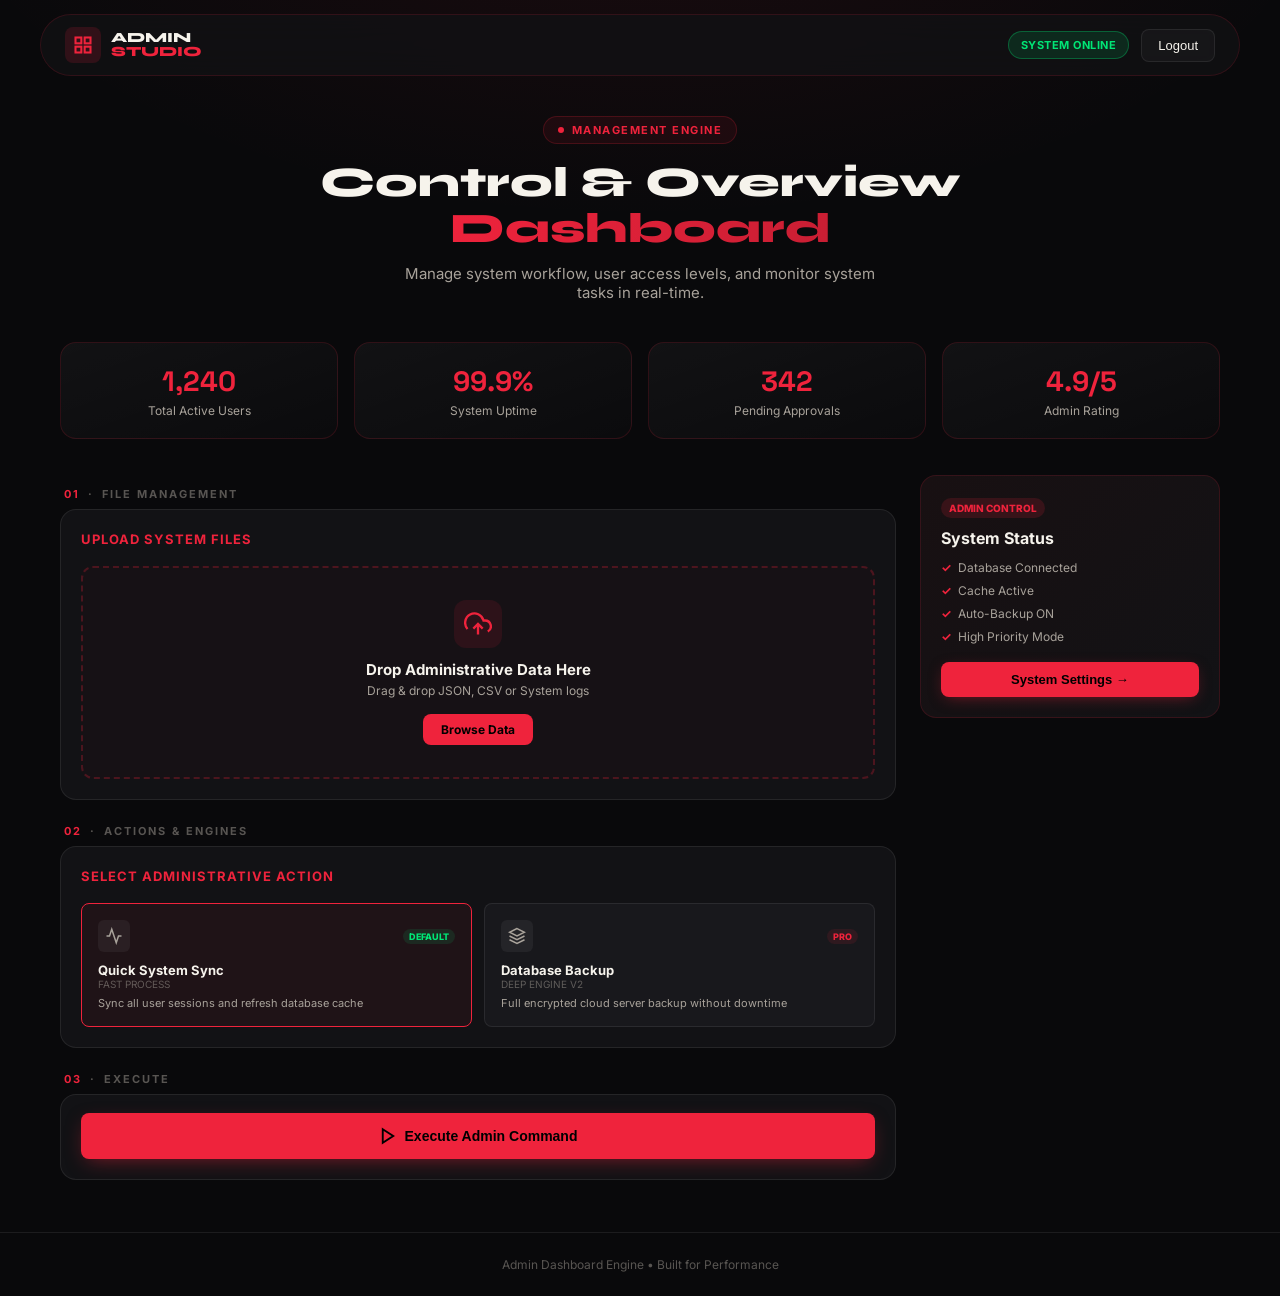
==== commit c33414bc: "Add files via upload" ====
--- a/index.html
+++ b/index.html
@@ -1,301 +1,192 @@
 <!DOCTYPE html>
 <html lang="en">
 <head>
-<meta charset="UTF-8">
-<meta name="viewport" content="width=device-width, initial-scale=1.0">
-<title>BiguuDev Admin — Script Server Management</title>
-<link rel="preconnect" href="https://fonts.googleapis.com">
-<link rel="preconnect" href="https://fonts.gstatic.com" crossorigin>
-<link rel="stylesheet" href="style.css">
-<link rel="stylesheet" href="animations.css">
+  <meta charset="UTF-8">
+  <meta name="viewport" content="width=device-width, initial-scale=1.0, maximum-scale=1.0, user-scalable=no">
+  <title>Admin Dashboard Studio</title>
+  
+  <!-- Fonts -->
+  <link rel="preconnect" href="https://fonts.googleapis.com">
+  <link rel="preconnect" href="https://fonts.gstatic.com" crossorigin>
+  <link href="https://fonts.googleapis.com/css2?family=Inter:wght@400;500;600;700&family=Space+Grotesk:wght@600;700&family=Syne:wght@700;800&display=swap" rel="stylesheet">
+  
+  <link rel="stylesheet" href="style.css">
 </head>
-<body data-theme="dark">
+<body>
 
-<nav class="navbar">
-<div class="navbar-inner">
-<div class="navbar-brand">
-<div class="brand-icon"></div>
-<div class="brand-text">
-<div class="brand-name">BiguuDev</div>
-<div class="brand-sub">Admin Console</div>
-</div>
-</div>
-<div class="navbar-center">
-<a href="#" onclick="showPage('dashboard')" class="nav-link active">Dashboard</a>
-<a href="#" onclick="showPage('users')" class="nav-link">Users</a>
-<a href="#" onclick="showPage('scripts')" class="nav-link">Scripts</a>
-</div>
-<div class="navbar-right">
-<input type="text" id="adminKeyInput" class="admin-key-input" placeholder="Admin Key" style="display:none;">
-<button class="btn-icon" onclick="toggleSettings()" title="Settings">
-<svg viewBox="0 0 24 24" fill="none" stroke="currentColor" stroke-width="2" stroke-linecap="round" stroke-linejoin="round"><circle cx="12" cy="12" r="3"></circle><path d="M19.4 15a1.65 1.65 0 0 0 .33 1.82l.06.06a2 2 0 1 1-2.83 2.83l-.06-.06a1.65 1.65 0 0 0-1.82-.33 1.65 1.65 0 0 0-1 1.51V21a2 2 0 0 1-4 0v-.09A1.65 1.65 0 0 0 9 19.4a1.65 1.65 0 0 0-1.82.33l-.06.06a2 2 0 1 1-2.83-2.83l.06-.06a1.65 1.65 0 0 0 .33-1.82 1.65 1.65 0 0 0-1.51-1H3a2 2 0 0 1 0-4h.09A1.65 1.65 0 0 0 4.6 9a1.65 1.65 0 0 0-.33-1.82l-.06-.06a2 2 0 1 1 2.83-2.83l.06.06a1.65 1.65 0 0 0 1.82.33H9a1.65 1.65 0 0 0 1-1.51V3a2 2 0 0 1 4 0v.09a1.65 1.65 0 0 0 1 1.51 1.65 1.65 0 0 0 1.82-.33l.06-.06a2 2 0 1 1 2.83 2.83l-.06.06a1.65 1.65 0 0 0-.33 1.82V9a1.65 1.65 0 0 0 1.51 1H21a2 2 0 0 1 0 4h-.09a1.65 1.65 0 0 0-1.51 1z"></path></svg>
-</button>
-<button class="btn-icon" onclick="logout()" title="Log out">
-<svg viewBox="0 0 24 24" fill="none" stroke="currentColor" stroke-width="2" stroke-linecap="round" stroke-linejoin="round"><path d="M9 21H5a2 2 0 0 1-2-2V5a2 2 0 0 1 2-2h4"></path><polyline points="16 17 21 12 16 7"></polyline><line x1="21" y1="12" x2="9" y2="12"></line></svg>
-</button>
-</div>
-</div>
-</nav>
+  <!-- Navigation Bar -->
+  <nav class="admin-nav">
+    <div class="nav-logo">
+      <div class="nav-logo-icon">
+        <svg width="20" height="20" viewBox="0 0 24 24" fill="none" stroke="currentColor" stroke-width="2.5"><rect x="3" y="3" width="7" height="7"/><rect x="14" y="3" width="7" height="7"/><rect x="14" y="14" width="7" height="7"/><rect x="3" y="14" width="7" height="7"/></svg>
+      </div>
+      <div class="nav-logo-text">
+        ADMIN<span>STUDIO</span>
+      </div>
+    </div>
+    
+    <div class="nav-actions">
+      <span class="access-badge badge-admin">SYSTEM ONLINE</span>
+      <button class="btn-ghost">Logout</button>
+    </div>
+  </nav>
 
-<div class="container">
+  <!-- Admin Main Container -->
+  <main class="admin-container">
+    
+    <!-- Hero / Header Section -->
+    <header class="admin-header">
+      <div class="hero-eyebrow">
+        <span class="eyebrow-dot"></span>
+        MANAGEMENT ENGINE
+      </div>
+      <h1 class="admin-title">
+        Control & Overview <br>
+        <span class="title-accent">Dashboard</span>
+      </h1>
+      <p class="admin-sub">Manage system workflow, user access levels, and monitor system tasks in real-time.</p>
+    </header>
 
-<!-- ============= DASHBOARD ============= -->
-<div id="dashboard" class="page active">
-<div class="page-header">
-<div class="page-title-block">
-<div class="page-eyebrow">Overview</div>
-<h1 class="page-title">Dashboard</h1>
-<p class="page-subtitle">System overview & analytics</p>
-</div>
-<button class="btn-primary" onclick="refreshDashboard()">↻ Refresh</button>
-</div>
+    <!-- Stats Grid -->
+    <section class="stats-grid">
+      <div class="stat-card">
+        <div class="stat-num">1,240</div>
+        <div class="stat-label">Total Active Users</div>
+      </div>
+      <div class="stat-card">
+        <div class="stat-num">99.9%</div>
+        <div class="stat-label">System Uptime</div>
+      </div>
+      <div class="stat-card">
+        <div class="stat-num">342</div>
+        <div class="stat-label">Pending Approvals</div>
+      </div>
+      <div class="stat-card">
+        <div class="stat-num">4.9/5</div>
+        <div class="stat-label">Admin Rating</div>
+      </div>
+    </section>
 
-<div class="stats-grid">
-<div class="stat-card">
-<div class="stat-label">Total Users</div>
-<div class="stat-value" id="stat-total">0</div>
-<div class="stat-sub">All registered</div>
-</div>
-<div class="stat-card">
-<div class="stat-label">Active</div>
-<div class="stat-value accent" id="stat-active">0</div>
-<div class="stat-sub">Enabled users</div>
-</div>
-<div class="stat-card">
-<div class="stat-label">At Risk</div>
-<div class="stat-value danger" id="stat-risk">0</div>
-<div class="stat-sub">Suspicious activity</div>
-</div>
-<div class="stat-card">
-<div class="stat-label">Scripts</div>
-<div class="stat-value" id="stat-scripts">0</div>
-<div class="stat-sub">Active scripts</div>
-</div>
-</div>
+    <!-- Admin Panel Content Layout -->
+    <section class="admin-layout">
+      
+      <!-- Main Workflow Column -->
+      <div class="admin-main">
+        
+        <!-- Workflow Step 01 -->
+        <div class="wf-step">
+          <div class="wf-step-hd">
+            <span class="wf-num">01</span>
+            <span class="wf-dot">·</span>
+            <span class="wf-lbl">FILE MANAGEMENT</span>
+          </div>
+          <div class="card">
+            <div class="card-header">
+              <span class="card-title">Upload System Files</span>
+            </div>
+            <div class="card-body">
+              <div class="upload-zone">
+                <div class="upload-icon">
+                  <svg viewBox="0 0 24 24" width="28" height="28" fill="none" stroke="currentColor" stroke-width="2"><polyline points="16 16 12 12 8 16"/><line x1="12" y1="12" x2="12" y2="21"/><path d="M20.39 18.39A5 5 0 0 0 18 9h-1.26A8 8 0 1 0 3 16.3"/></svg>
+                </div>
+                <div class="upload-title">Drop Administrative Data Here</div>
+                <div class="upload-sub">Drag & drop JSON, CSV or System logs</div>
+                <span class="btn-browse">Browse Data</span>
+              </div>
+            </div>
+          </div>
+        </div>
 
-<div class="section">
-<div class="section-header">
-<h2>Recent Activity</h2>
-</div>
-<div id="activity-feed" class="activity-feed">
-<div class="activity-item">
-<div class="activity-dot"></div>
-<div class="activity-text">Loading system status...</div>
-</div>
-</div>
-</div>
+        <!-- Workflow Step 02 -->
+        <div class="wf-step">
+          <div class="wf-step-hd">
+            <span class="wf-num">02</span>
+            <span class="wf-dot">·</span>
+            <span class="wf-lbl">ACTIONS & ENGINES</span>
+          </div>
+          <div class="card">
+            <div class="card-header">
+              <span class="card-title">Select Administrative Action</span>
+            </div>
+            <div class="card-body">
+              <div class="engine-grid">
+                
+                <!-- Action 1 -->
+                <div class="engine-card active">
+                  <div class="ec-header">
+                    <div class="ec-icon">
+                      <svg viewBox="0 0 24 24" width="18" height="18" fill="none" stroke="currentColor" stroke-width="2"><polyline points="22 12 18 12 15 21 9 3 6 12 2 12"/></svg>
+                    </div>
+                    <span class="ec-tier ec-free">DEFAULT</span>
+                  </div>
+                  <div class="ec-info">
+                    <div class="ec-name">Quick System Sync</div>
+                    <div class="ec-sub">FAST PROCESS</div>
+                  </div>
+                  <div class="ec-desc">Sync all user sessions and refresh database cache</div>
+                </div>
 
-</div>
+                <!-- Action 2 -->
+                <div class="engine-card">
+                  <div class="ec-header">
+                    <div class="ec-icon ec-icon-gold">
+                      <svg viewBox="0 0 24 24" width="18" height="18" fill="none" stroke="currentColor" stroke-width="2"><path d="M12 2L2 7l10 5 10-5-10-5z"/><path d="M2 17l10 5 10-5"/><path d="M2 12l10 5 10-5"/></svg>
+                    </div>
+                    <span class="ec-tier ec-pro">PRO</span>
+                  </div>
+                  <div class="ec-info">
+                    <div class="ec-name">Database Backup</div>
+                    <div class="ec-sub">DEEP ENGINE V2</div>
+                  </div>
+                  <div class="ec-desc">Full encrypted cloud server backup without downtime</div>
+                </div>
 
-<!-- ============= USERS ============= -->
-<div id="users" class="page">
-<div class="page-header">
-<div class="page-title-block">
-<div class="page-eyebrow">Access</div>
-<h1 class="page-title">Users</h1>
-<p class="page-subtitle">Manage user access & security</p>
-</div>
-<div class="page-controls">
-<input type="text" id="userSearch" placeholder="Search users..." class="search-box" onkeyup="filterUsers()">
-<button class="btn-primary" onclick="showPage('users'); refreshUsers()">↻</button>
-</div>
-</div>
+              </div>
+            </div>
+          </div>
+        </div>
 
-<div id="usersList" class="users-list">
-<div class="loading">Loading users...</div>
-</div>
+        <!-- Workflow Step 03 -->
+        <div class="wf-step">
+          <div class="wf-step-hd">
+            <span class="wf-num">03</span>
+            <span class="wf-dot">·</span>
+            <span class="wf-lbl">EXECUTE</span>
+          </div>
+          <div class="card">
+            <div class="card-body">
+              <button class="btn-primary-action">
+                <svg width="18" height="18" viewBox="0 0 24 24" fill="none" stroke="currentColor" stroke-width="2.5"><polygon points="5,3 19,12 5,21"/></svg>
+                Execute Admin Command
+              </button>
+            </div>
+          </div>
+        </div>
 
-</div>
+      </div>
 
-<!-- ============= USER DETAIL PAGE ============= -->
-<div id="user-detail" class="page">
-<div class="page-header">
-<button class="btn-back" onclick="showPage('users')">← Back</button>
-<div class="page-title-block">
-<h1 class="page-title" id="detail-username">User Details</h1>
-<p class="page-subtitle" id="detail-status">—</p>
-</div>
-</div>
+      <!-- Sidebar Column -->
+      <aside class="admin-sidebar">
+        <div class="pro-card">
+          <div class="pro-badge">ADMIN CONTROL</div>
+          <div class="pro-title">System Status</div>
+          <ul class="pro-features">
+            <li>Database Connected</li>
+            <li>Cache Active</li>
+            <li>Auto-Backup ON</li>
+            <li>High Priority Mode</li>
+          </ul>
+          <button class="btn-gold" style="width: 100%;">System Settings →</button>
+        </div>
+      </aside>
 
-<div class="detail-grid">
+    </section>
+  </main>
 
-<!-- LEFT COLUMN -->
-<div class="detail-left">
+  <!-- Footer -->
+  <footer class="admin-footer">
+    <p>Admin Dashboard Engine • Built for Performance</p>
+  </footer>
 
-<div class="card">
-<div class="card-header">
-<h3>Profile Information</h3>
-</div>
-<div class="card-body">
-<div class="detail-row">
-<span class="detail-label">Username</span>
-<span class="detail-value" id="detail-profile-username">—</span>
-</div>
-<div class="detail-row">
-<span class="detail-label">Key</span>
-<span class="detail-value mono" id="detail-profile-key">—</span>
-</div>
-<div class="detail-row">
-<span class="detail-label">Status</span>
-<span class="detail-value" id="detail-profile-status">—</span>
-</div>
-<div class="detail-row">
-<span class="detail-label">Expires</span>
-<span class="detail-value" id="detail-profile-expire">—</span>
-</div>
-<div class="detail-row">
-<span class="detail-label">Created</span>
-<span class="detail-value" id="detail-profile-created">—</span>
-</div>
-<div class="detail-row">
-<span class="detail-label">Last Seen</span>
-<span class="detail-value" id="detail-profile-lastseen">—</span>
-</div>
-</div>
-</div>
-
-<div class="card">
-<div class="card-header">
-<h3>Security Lock</h3>
-</div>
-<div class="card-body">
-<div class="detail-row">
-<span class="detail-label">IP #1</span>
-<span class="detail-value mono" id="detail-sec-ip1">—</span>
-</div>
-<div class="detail-row">
-<span class="detail-label">IP #1 ASN</span>
-<span class="detail-value" id="detail-sec-ip1asn">—</span>
-</div>
-<div class="detail-row">
-<span class="detail-label">IP #1 Country</span>
-<span class="detail-value" id="detail-sec-ip1country">—</span>
-</div>
-<div class="detail-row">
-<span class="detail-label">IP #2</span>
-<span class="detail-value mono" id="detail-sec-ip2">—</span>
-</div>
-<div class="detail-row">
-<span class="detail-label">IP #2 ASN</span>
-<span class="detail-value" id="detail-sec-ip2asn">—</span>
-</div>
-<div class="detail-row">
-<span class="detail-label">IP #2 Country</span>
-<span class="detail-value" id="detail-sec-ip2country">—</span>
-</div>
-<div class="detail-row">
-<span class="detail-label">Device Model</span>
-<span class="detail-value mono" id="detail-sec-device">—</span>
-</div>
-</div>
-</div>
-
-</div>
-
-<!-- RIGHT COLUMN -->
-<div class="detail-right">
-
-<div class="card">
-<div class="card-header">
-<h3>Status & Flags</h3>
-</div>
-<div class="card-body">
-<div class="flag-row">
-<span class="flag-label">Locked</span>
-<span class="flag-badge" id="detail-lock-badge">No</span>
-</div>
-<div class="flag-row">
-<span class="flag-label">Risk Flag</span>
-<span class="flag-badge" id="detail-risk-badge">Clean</span>
-</div>
-<div class="flag-row">
-<span class="flag-label">Risk Events</span>
-<span class="flag-value" id="detail-risk-count">0</span>
-</div>
-</div>
-</div>
-
-<div class="card">
-<div class="card-header">
-<h3>Access Control</h3>
-</div>
-<div class="card-body actions-column">
-<button class="btn-action" onclick="detailLockUser()"><svg viewBox="0 0 24 24" fill="none" stroke="currentColor" stroke-width="2" stroke-linecap="round" stroke-linejoin="round"><rect x="3" y="11" width="18" height="11" rx="2"></rect><path d="M7 11V7a5 5 0 0 1 10 0v4"></path></svg> Lock User</button>
-<button class="btn-action" onclick="detailUnlockUser()"><svg viewBox="0 0 24 24" fill="none" stroke="currentColor" stroke-width="2" stroke-linecap="round" stroke-linejoin="round"><rect x="3" y="11" width="18" height="11" rx="2"></rect><path d="M7 11V7a5 5 0 0 1 9.5-2.2"></path></svg> Unlock User</button>
-<button class="btn-action" onclick="detailChangeKey()"><svg viewBox="0 0 24 24" fill="none" stroke="currentColor" stroke-width="2" stroke-linecap="round" stroke-linejoin="round"><circle cx="7.5" cy="15.5" r="5.5"></circle><path d="M21 2l-9.6 9.6"></path><path d="M15.5 7.5l3 3L22 7l-3-3"></path></svg> Change Key</button>
-<button class="btn-action" onclick="detailResetSecurity()"><svg viewBox="0 0 24 24" fill="none" stroke="currentColor" stroke-width="2" stroke-linecap="round" stroke-linejoin="round"><polyline points="1 4 1 10 7 10"></polyline><path d="M3.51 15a9 9 0 1 0 2.13-9.36L1 10"></path></svg> Reset Security</button>
-<button class="btn-action" onclick="detailToggleStatus()"><svg viewBox="0 0 24 24" fill="none" stroke="currentColor" stroke-width="2" stroke-linecap="round" stroke-linejoin="round"><path d="M17 1l4 4-4 4"></path><path d="M3 11V9a4 4 0 0 1 4-4h14"></path><path d="M7 23l-4-4 4-4"></path><path d="M21 13v2a4 4 0 0 1-4 4H3"></path></svg> Toggle Status</button>
-<button class="btn-danger" onclick="detailDelete()"><svg viewBox="0 0 24 24" fill="none" stroke="currentColor" stroke-width="2" stroke-linecap="round" stroke-linejoin="round"><polyline points="3 6 5 6 21 6"></polyline><path d="M19 6l-1 14a2 2 0 0 1-2 2H8a2 2 0 0 1-2-2L5 6"></path><path d="M10 11v6"></path><path d="M14 11v6"></path><path d="M9 6V4a2 2 0 0 1 2-2h2a2 2 0 0 1 2 2v2"></path></svg> Delete User</button>
-</div>
-</div>
-
-<div class="card">
-<div class="card-header">
-<h3>Scripts Access</h3>
-</div>
-<div class="card-body">
-<div id="detail-scripts" class="scripts-list">
-<p class="text-muted">No scripts assigned</p>
-</div>
-</div>
-</div>
-
-</div>
-
-</div>
-
-<!-- RISK EVENTS SECTION -->
-<div class="card" style="margin-top: 24px;">
-<div class="card-header">
-<h3>Recent Risk Events</h3>
-</div>
-<div class="card-body">
-<div id="detail-risk-events" class="risk-events">
-<p class="text-muted">No risk events</p>
-</div>
-</div>
-</div>
-
-</div>
-
-<!-- ============= SCRIPTS ============= -->
-<div id="scripts" class="page">
-<div class="page-header">
-<div class="page-title-block">
-<div class="page-eyebrow">Library</div>
-<h1 class="page-title">Scripts</h1>
-<p class="page-subtitle">Manage uploaded scripts</p>
-</div>
-<button class="btn-primary" onclick="openScriptUpload()">+ Upload Script</button>
-</div>
-
-<div id="scriptsList" class="scripts-grid">
-<div class="loading">Loading scripts...</div>
-</div>
-
-</div>
-
-</div>
-
-<!-- UPLOAD MODAL -->
-<div id="uploadModal" class="modal" style="display:none;">
-<div class="modal-overlay" onclick="closeModal()"></div>
-<div class="modal-content">
-<div class="modal-header">
-<h2>Upload Script</h2>
-<button class="modal-close" onclick="closeModal()">✕</button>
-</div>
-<div class="modal-body">
-<input type="text" id="scriptName" placeholder="Script name (e.g., VMC.js)" class="input-field">
-<textarea id="scriptContent" placeholder="Paste script content..." class="input-field textarea" rows="12"></textarea>
-<div class="modal-footer">
-<button class="btn-ghost" onclick="closeModal()">Cancel</button>
-<button class="btn-primary" onclick="uploadScript()">Upload</button>
-</div>
-</div>
-</div>
-</div>
-
-<script src="app.js"></script>
 </body>
 </html>
--- a/style.css
+++ b/style.css
@@ -1,1074 +1,503 @@
-@import url('https://fonts.googleapis.com/css2?family=Space+Grotesk:wght@500;600;700&family=Inter:wght@400;500;600;700&family=JetBrains+Mono:wght@400;500;600&display=swap');
-
 :root {
---bg-primary: #05060a;
---bg-secondary: #0b0d14;
---bg-tertiary: #10131d;
---bg-hover: #161a26;
---text-primary: #f1f3f9;
---text-secondary: #9aa2b8;
---text-muted: #5c6478;
---pink: #ff338d;
---pink-light: #ff6ab3;
---pink-dim: rgba(255, 51, 141, 0.12);
---cyan: #22e5ff;
---cyan-dim: rgba(34, 229, 255, 0.12);
---accent: #ff338d;
---accent-light: #ff6ab3;
---accent-dark: #d41f6f;
---border: #1d212f;
---border-light: #272c3d;
---success: #2bfba5;
---success-dim: rgba(43, 251, 165, 0.12);
---danger: #ff4d6d;
---danger-dim: rgba(255, 77, 109, 0.12);
---warning: #ffb020;
---warning-dim: rgba(255, 176, 32, 0.12);
---info: var(--cyan);
---shadow: 0 10px 30px rgba(0, 0, 0, 0.45);
---shadow-sm: 0 4px 12px rgba(0, 0, 0, 0.3);
---glow-pink: 0 0 0 1px rgba(255, 51, 141, 0.4), 0 8px 24px rgba(255, 51, 141, 0.18);
---glow-cyan: 0 0 0 1px rgba(34, 229, 255, 0.35), 0 8px 24px rgba(34, 229, 255, 0.15);
---font-display: 'Space Grotesk', 'Inter', sans-serif;
---font-body: 'Inter', -apple-system, BlinkMacSystemFont, 'Segoe UI', sans-serif;
---font-mono: 'JetBrains Mono', 'Monaco', 'Courier New', monospace;
+  --gold: #ef233c;
+  --gold-2: #c81e33;
+  --bg-dark: #09090b;
+  --bg-card: #121215;
+  --bg-card-2: #18181c;
+  --border: rgba(239, 35, 60, 0.15);
+  --border-light: rgba(255, 255, 255, 0.08);
+  --text-primary: #f6f3ec;
+  --text-secondary: #a8a29a;
+  --text-muted: rgba(168, 162, 154, 0.5);
+  --green: #00e676;
+  --radius: 12px;
+  --radius-sm: 8px;
+  --ease: cubic-bezier(0.16, 1, 0.3, 1);
 }
 
 * {
-margin: 0;
-padding: 0;
-box-sizing: border-box;
-}
-
-html, body {
-width: 100%;
-min-height: 100%;
-background: var(--bg-primary);
-color: var(--text-primary);
-font-family: var(--font-body);
-font-size: 14px;
-line-height: 1.6;
+  box-sizing: border-box;
+  margin: 0;
+  padding: 0;
 }
 
 body {
-position: relative;
-background-image:
-radial-gradient(ellipse 900px 500px at 8% -5%, rgba(255, 51, 141, 0.10), transparent 60%),
-radial-gradient(ellipse 900px 500px at 95% 0%, rgba(34, 229, 255, 0.08), transparent 60%);
-background-repeat: no-repeat;
-background-attachment: fixed;
-}
-
-::selection {
-background: var(--pink-dim);
-color: var(--text-primary);
-}
-
-::-webkit-scrollbar { width: 10px; height: 10px; }
-::-webkit-scrollbar-track { background: var(--bg-primary); }
-::-webkit-scrollbar-thumb { background: var(--border-light); border-radius: 10px; }
-::-webkit-scrollbar-thumb:hover { background: var(--text-muted); }
-
-/* ========== NAVBAR ========== */
-.navbar {
-background: rgba(8, 9, 15, 0.85);
-backdrop-filter: blur(14px);
--webkit-backdrop-filter: blur(14px);
-border-bottom: 1px solid var(--border);
-padding: 0;
-position: sticky;
-top: 0;
-z-index: 100;
-}
-
-.navbar-inner {
-max-width: 1600px;
-margin: 0 auto;
-padding: 14px 24px;
-display: flex;
-align-items: center;
-justify-content: space-between;
-gap: 24px;
-}
-
-.navbar-brand {
-display: flex;
-align-items: center;
-gap: 12px;
-cursor: pointer;
-}
-
-.brand-icon {
-width: 34px;
-height: 34px;
-display: flex;
-align-items: center;
-justify-content: center;
-border-radius: 9px;
-background: linear-gradient(135deg, var(--pink), var(--cyan));
-color: #05060a;
-font-family: var(--font-display);
-font-weight: 700;
-font-size: 15px;
-box-shadow: 0 0 0 1px rgba(255,255,255,0.06), 0 6px 16px rgba(255, 51, 141, 0.25);
-}
-
-.brand-icon::before {
-content: "B";
-}
-
-.brand-text {
-display: flex;
-flex-direction: column;
-line-height: 1.2;
-}
-
-.brand-name {
-font-family: var(--font-display);
-font-size: 16px;
-font-weight: 700;
-color: var(--text-primary);
-letter-spacing: -0.3px;
-}
-
-.brand-sub {
-font-size: 10px;
-color: var(--text-muted);
-text-transform: uppercase;
-letter-spacing: 1.5px;
-font-family: var(--font-mono);
-}
-
-.navbar-center {
-display: flex;
-gap: 8px;
-flex: 1;
-justify-content: center;
-}
-
-.nav-link {
-color: var(--text-secondary);
-text-decoration: none;
-font-weight: 500;
-font-size: 13px;
-padding: 8px 14px;
-border-radius: 7px;
-border-bottom: 2px solid transparent;
-transition: all 0.2s ease;
-}
-
-.nav-link:hover {
-color: var(--text-primary);
-background: var(--bg-hover);
-}
-
-.nav-link.active {
-color: var(--pink);
-background: var(--pink-dim);
-}
-
-.navbar-right {
-display: flex;
-align-items: center;
-gap: 8px;
-}
-
-.admin-key-input {
-background: var(--bg-hover);
-border: 1px solid var(--border);
-color: var(--text-primary);
-padding: 8px 12px;
-border-radius: 7px;
-font-size: 12px;
-font-family: var(--font-mono);
-width: 200px;
-}
-
-.admin-key-input:focus {
-outline: none;
-border-color: var(--pink);
-}
-
-.btn-icon {
-background: none;
-border: 1px solid transparent;
-color: var(--text-secondary);
-font-size: 15px;
-cursor: pointer;
-padding: 8px;
-width: 34px;
-height: 34px;
-display: flex;
-align-items: center;
-justify-content: center;
-border-radius: 8px;
-transition: all 0.2s ease;
-}
-
-.btn-icon svg { width: 17px; height: 17px; }
-
-.btn-icon:hover {
-background: var(--bg-hover);
-border-color: var(--border-light);
-color: var(--pink);
-}
-
-/* ========== CONTAINER & LAYOUT ========== */
-.container {
-max-width: 1600px;
-margin: 0 auto;
-padding: 32px 24px 64px;
-position: relative;
-}
-
-.page {
-display: none;
-animation: fadeIn 0.35s ease;
-}
-
-.page.active {
-display: block;
-}
-
-@keyframes fadeIn {
-from { opacity: 0; transform: translateY(8px); }
-to { opacity: 1; transform: translateY(0); }
-}
-
-/* ========== PAGE HEADER ========== */
-.page-header {
-display: flex;
-justify-content: space-between;
-align-items: flex-start;
-margin-bottom: 28px;
-gap: 24px;
-}
-
-.page-title-block {
-flex: 1;
-}
-
-.page-eyebrow {
-display: inline-flex;
-align-items: center;
-gap: 7px;
-font-family: var(--font-mono);
-font-size: 10px;
-font-weight: 600;
-letter-spacing: 2px;
-text-transform: uppercase;
-color: var(--pink);
-background: var(--pink-dim);
-border: 1px solid rgba(255, 51, 141, 0.25);
-padding: 5px 11px;
-border-radius: 20px;
-margin-bottom: 12px;
-}
-
-.page-eyebrow::before {
-content: "";
-width: 5px;
-height: 5px;
-border-radius: 50%;
-background: var(--pink);
-box-shadow: 0 0 8px var(--pink);
-}
-
-.page-title {
-font-family: var(--font-display);
-font-size: 30px;
-font-weight: 700;
-color: var(--text-primary);
-margin-bottom: 4px;
-letter-spacing: -0.5px;
-}
-
-.page-subtitle {
-color: var(--text-muted);
-font-size: 13px;
-}
-
-.page-controls {
-display: flex;
-gap: 10px;
-}
-
-.btn-back {
-background: var(--bg-hover);
-border: 1px solid var(--border);
-color: var(--text-primary);
-padding: 10px 16px;
-border-radius: 8px;
-cursor: pointer;
-font-weight: 500;
-font-size: 13px;
-display: inline-flex;
-align-items: center;
-gap: 8px;
-transition: all 0.2s ease;
-}
-
-.btn-back:hover {
-background: var(--bg-tertiary);
-border-color: var(--pink);
-color: var(--pink);
-}
-
-/* ========== BUTTONS ========== */
-.btn-primary {
-background: linear-gradient(135deg, var(--pink), var(--cyan));
-border: none;
-color: #05060a;
-padding: 10px 20px;
-border-radius: 8px;
-font-weight: 600;
-font-size: 13px;
-cursor: pointer;
-display: inline-flex;
-align-items: center;
-gap: 8px;
-transition: all 0.2s ease;
-}
-
-.btn-primary:hover {
-transform: translateY(-2px);
-box-shadow: var(--glow-pink);
-}
-
-.btn-primary:active {
-transform: translateY(0) scale(0.97);
-}
-
+  font-family: 'Inter', sans-serif;
+  background-color: var(--bg-dark);
+  background-image: radial-gradient(ellipse 1000px 500px at 50% -10%, rgba(239, 35, 60, 0.08), transparent 70%);
+  color: var(--text-primary);
+  min-height: 100vh;
+  display: flex;
+  flex-direction: column;
+}
+
+/* Navbar Style */
+.admin-nav {
+  display: flex;
+  justify-content: space-between;
+  align-items: center;
+  padding: 12px 24px;
+  background: rgba(18, 18, 21, 0.75);
+  border: 1px solid var(--border);
+  border-radius: 999px;
+  backdrop-filter: blur(20px);
+  width: min(calc(100% - 32px), 1200px);
+  margin: 14px auto 0;
+}
+
+.nav-logo {
+  display: flex;
+  align-items: center;
+  gap: 10px;
+}
+
+.nav-logo-icon {
+  width: 36px;
+  height: 36px;
+  background: rgba(239, 35, 60, 0.15);
+  border-radius: 8px;
+  display: flex;
+  align-items: center;
+  justify-content: center;
+  color: var(--gold);
+}
+
+.nav-logo-text {
+  font-family: 'Syne', sans-serif;
+  font-weight: 800;
+  font-size: 14px;
+  line-height: 1;
+}
+
+.nav-logo-text span {
+  color: var(--gold);
+  display: block;
+}
+
+.nav-actions {
+  display: flex;
+  align-items: center;
+  gap: 12px;
+}
+
+.access-badge {
+  font-size: 11px;
+  font-weight: 700;
+  padding: 6px 12px;
+  border-radius: 50px;
+  letter-spacing: 0.5px;
+}
+
+.badge-admin {
+  background: rgba(0, 230, 118, 0.12);
+  color: var(--green);
+  border: 1px solid rgba(0, 230, 118, 0.3);
+}
+
+/* Buttons (Provided Idea Applied) */
 .btn-ghost {
-background: transparent;
-border: 1px solid var(--border);
-color: var(--text-primary);
-padding: 10px 20px;
-border-radius: 8px;
-cursor: pointer;
-font-weight: 500;
-font-size: 13px;
-transition: all 0.2s ease;
+  background: rgba(255, 255, 255, 0.03);
+  border: 1px solid var(--border-light);
+  color: var(--text-primary);
+  padding: 8px 16px;
+  border-radius: var(--radius-sm);
+  font-size: 13px;
+  font-weight: 500;
+  cursor: pointer;
+  transition: all 0.2s var(--ease);
 }
 
 .btn-ghost:hover {
-background: var(--bg-hover);
-border-color: var(--pink);
-color: var(--pink);
-}
-
-.btn-action {
-background: var(--bg-hover);
-border: 1px solid var(--border);
-color: var(--text-primary);
-padding: 11px 16px;
-border-radius: 8px;
-cursor: pointer;
-font-weight: 500;
-font-size: 13px;
-width: 100%;
-text-align: left;
-display: flex;
-align-items: center;
-gap: 10px;
-transition: all 0.2s ease;
-}
-
-.btn-action svg { width: 15px; height: 15px; flex-shrink: 0; color: var(--text-muted); transition: color 0.2s ease; }
-
-.btn-action:hover {
-background: var(--bg-tertiary);
-border-color: var(--cyan);
-color: var(--cyan);
-}
-
-.btn-action:hover svg { color: var(--cyan); }
-
-.btn-danger {
-background: var(--danger-dim);
-border: 1px solid rgba(255, 77, 109, 0.3);
-color: var(--danger);
-padding: 11px 16px;
-border-radius: 8px;
-cursor: pointer;
-font-weight: 500;
-font-size: 13px;
-width: 100%;
-text-align: left;
-display: flex;
-align-items: center;
-gap: 10px;
-transition: all 0.2s ease;
-}
-
-.btn-danger svg { width: 15px; height: 15px; flex-shrink: 0; }
-
-.btn-danger:hover {
-background: rgba(255, 77, 109, 0.18);
-border-color: var(--danger);
-}
-
-.search-box {
-background: var(--bg-hover);
-border: 1px solid var(--border);
-color: var(--text-primary);
-padding: 10px 16px;
-border-radius: 8px;
-width: 280px;
-font-size: 13px;
-}
-
-.search-box:focus {
-outline: none;
-border-color: var(--pink);
-}
-
-.search-box::placeholder {
-color: var(--text-muted);
-}
-
-/* ========== STATS GRID ========== */
+  background: rgba(255, 255, 255, 0.08);
+  border-color: rgba(255, 255, 255, 0.2);
+}
+
+.btn-gold {
+  position: relative;
+  background: var(--gold);
+  border: none;
+  color: #000;
+  padding: 10px 20px;
+  border-radius: var(--radius-sm);
+  font-weight: 700;
+  font-size: 13px;
+  cursor: pointer;
+  box-shadow: 0 4px 16px -5px rgba(239, 35, 60, 0.5);
+  transition: all 0.2s var(--ease);
+}
+
+.btn-gold:hover {
+  background: var(--gold-2);
+  transform: translateY(-1px);
+}
+
+/* Main Container Layout */
+.admin-container {
+  width: 100%;
+  max-width: 1200px;
+  margin: 0 auto;
+  padding: 40px 20px;
+  flex: 1;
+}
+
+.admin-header {
+  text-align: center;
+  margin-bottom: 40px;
+}
+
+.hero-eyebrow {
+  display: inline-flex;
+  align-items: center;
+  gap: 8px;
+  font-size: 11px;
+  font-weight: 700;
+  letter-spacing: 1.5px;
+  color: var(--gold);
+  padding: 6px 14px;
+  background: rgba(239, 35, 60, 0.08);
+  border: 1px solid rgba(239, 35, 60, 0.2);
+  border-radius: 50px;
+  margin-bottom: 16px;
+}
+
+.eyebrow-dot {
+  width: 6px;
+  height: 6px;
+  border-radius: 50%;
+  background: var(--gold);
+}
+
+.admin-title {
+  font-family: 'Syne', sans-serif;
+  font-size: 42px;
+  font-weight: 800;
+  line-height: 1.1;
+  margin-bottom: 12px;
+}
+
+.title-accent {
+  background: linear-gradient(110deg, var(--gold), var(--gold-2));
+  -webkit-background-clip: text;
+  background-clip: text;
+  color: transparent;
+}
+
+.admin-sub {
+  font-size: 15px;
+  color: var(--text-secondary);
+  max-width: 500px;
+  margin: 0 auto;
+}
+
+/* Stats Row */
 .stats-grid {
-display: grid;
-grid-template-columns: repeat(auto-fit, minmax(220px, 1fr));
-gap: 16px;
-margin-bottom: 28px;
+  display: grid;
+  grid-template-columns: repeat(4, 1fr);
+  gap: 16px;
+  margin-bottom: 36px;
 }
 
 .stat-card {
-background: linear-gradient(160deg, var(--bg-secondary), var(--bg-tertiary));
-border: 1px solid var(--border);
-border-radius: 14px;
-padding: 22px 24px;
-position: relative;
-overflow: hidden;
-transition: all 0.3s ease;
-}
-
-.stat-card::before {
-content: "";
-position: absolute;
-top: 0; left: 0; right: 0;
-height: 2px;
-background: linear-gradient(90deg, var(--pink), var(--cyan));
-opacity: 0;
-transition: opacity 0.3s ease;
-}
-
-.stat-card:hover {
-border-color: var(--border-light);
-transform: translateY(-3px);
-box-shadow: var(--shadow);
-}
-
-.stat-card:hover::before { opacity: 1; }
+  background: linear-gradient(160deg, rgba(255, 255, 255, 0.04), rgba(255, 255, 255, 0.01));
+  border: 1px solid var(--border);
+  padding: 20px;
+  border-radius: 16px;
+  text-align: center;
+}
+
+.stat-num {
+  font-family: 'Space Grotesk', sans-serif;
+  font-size: 28px;
+  font-weight: 700;
+  color: var(--gold);
+  margin-bottom: 4px;
+}
 
 .stat-label {
-font-family: var(--font-mono);
-font-size: 10.5px;
-text-transform: uppercase;
-color: var(--text-muted);
-letter-spacing: 1.5px;
-margin-bottom: 14px;
-font-weight: 600;
-}
-
-.stat-value {
-font-family: var(--font-display);
-font-size: 34px;
-font-weight: 700;
-color: var(--text-primary);
-margin-bottom: 6px;
-letter-spacing: -0.5px;
-}
-
-.stat-value.accent {
-color: var(--success);
-}
-
-.stat-value.danger {
-color: var(--danger);
-}
-
-.stat-sub {
-font-size: 12px;
-color: var(--text-muted);
-}
-
-/* ========== SECTIONS ========== */
-.section {
-background: linear-gradient(160deg, var(--bg-secondary), var(--bg-tertiary));
-border: 1px solid var(--border);
-border-radius: 14px;
-overflow: hidden;
-margin-bottom: 24px;
-}
-
-.section-header {
-padding: 18px 24px;
-border-bottom: 1px solid var(--border);
-position: relative;
-}
-
-.section-header::before {
-content: "";
-position: absolute;
-left: 0; top: 18px; bottom: 18px;
-width: 3px;
-border-radius: 0 3px 3px 0;
-background: linear-gradient(180deg, var(--pink), var(--cyan));
-}
-
-.section-header h2 {
-font-family: var(--font-display);
-font-size: 16px;
-font-weight: 700;
-color: var(--text-primary);
-padding-left: 12px;
-}
-
-.activity-feed {
-}
-
-.activity-item {
-display: flex;
-align-items: flex-start;
-gap: 14px;
-padding: 15px 24px;
-border-bottom: 1px solid var(--border);
-}
-
-.activity-item:last-child {
-border-bottom: none;
-}
-
-.activity-dot {
-width: 7px;
-height: 7px;
-background: var(--cyan);
-border-radius: 50%;
-margin-top: 6px;
-flex-shrink: 0;
-box-shadow: 0 0 8px rgba(34, 229, 255, 0.6);
-}
-
-.activity-text {
-color: var(--text-secondary);
-font-size: 13px;
-}
-
-/* ========== CARDS ========== */
+  font-size: 12px;
+  color: var(--text-secondary);
+}
+
+/* Panel Content Layout */
+.admin-layout {
+  display: grid;
+  grid-template-columns: 1fr 300px;
+  gap: 24px;
+  align-items: start;
+}
+
+.wf-step-hd {
+  display: flex;
+  align-items: center;
+  gap: 8px;
+  padding: 12px 4px 8px;
+  font-size: 11px;
+  font-weight: 700;
+  letter-spacing: 2px;
+  color: var(--text-muted);
+}
+
+.wf-num {
+  color: var(--gold);
+}
+
 .card {
-background: linear-gradient(160deg, var(--bg-secondary), var(--bg-tertiary));
-border: 1px solid var(--border);
-border-radius: 14px;
-overflow: hidden;
-margin-bottom: 24px;
+  background: var(--bg-card);
+  border: 1px solid var(--border-light);
+  border-radius: 16px;
+  overflow: hidden;
+  margin-bottom: 12px;
 }
 
 .card-header {
-padding: 18px 24px;
-border-bottom: 1px solid var(--border);
-position: relative;
-}
-
-.card-header::before {
-content: "";
-position: absolute;
-left: 0; top: 18px; bottom: 18px;
-width: 3px;
-border-radius: 0 3px 3px 0;
-background: linear-gradient(180deg, var(--pink), var(--cyan));
-}
-
-.card-header h3 {
-font-family: var(--font-display);
-font-size: 15px;
-font-weight: 700;
-color: var(--text-primary);
-padding-left: 12px;
+  padding: 18px 20px 0;
+}
+
+.card-title {
+  font-size: 13px;
+  font-weight: 700;
+  text-transform: uppercase;
+  letter-spacing: 1px;
+  color: var(--gold);
 }
 
 .card-body {
-padding: 22px 24px;
-}
-
-/* ========== DETAIL GRID ========== */
-.detail-grid {
-display: grid;
-grid-template-columns: 1fr 1fr;
-gap: 24px;
-margin-bottom: 24px;
-}
-
-.detail-left, .detail-right {
-}
-
-.detail-row {
-display: flex;
-justify-content: space-between;
-align-items: center;
-padding: 12px 0;
-border-bottom: 1px solid var(--border-light);
-}
-
-.detail-row:last-child {
-border-bottom: none;
-}
-
-.detail-label {
-color: var(--text-muted);
-font-size: 11.5px;
-text-transform: uppercase;
-letter-spacing: 1px;
-font-weight: 600;
-font-family: var(--font-mono);
-}
-
-.detail-value {
-color: var(--text-primary);
-font-weight: 500;
-font-size: 13px;
-}
-
-.detail-value.mono {
-font-family: var(--font-mono);
-font-size: 12px;
-background: var(--bg-hover);
-padding: 4px 9px;
-border-radius: 5px;
-border: 1px solid var(--border);
-}
-
-.flag-row {
-display: flex;
-justify-content: space-between;
-align-items: center;
-padding: 12px 0;
-border-bottom: 1px solid var(--border-light);
-}
-
-.flag-row:last-child {
-border-bottom: none;
-}
-
-.flag-label {
-color: var(--text-muted);
-font-size: 11.5px;
-text-transform: uppercase;
-letter-spacing: 1px;
-font-weight: 600;
-font-family: var(--font-mono);
-}
-
-.flag-badge {
-background: var(--success-dim);
-color: var(--success);
-padding: 4px 12px;
-border-radius: 20px;
-font-size: 11.5px;
-font-weight: 600;
-border: 1px solid rgba(43, 251, 165, 0.25);
-}
-
-.flag-badge.danger {
-background: var(--danger-dim);
-color: var(--danger);
-border-color: rgba(255, 77, 109, 0.3);
-}
-
-.actions-column {
-display: flex;
-flex-direction: column;
-gap: 8px;
-}
-
-.risk-events {
-}
-
-.risk-event {
-background: var(--bg-hover);
-border-left: 2px solid var(--danger);
-padding: 12px 14px;
-border-radius: 6px;
-margin-bottom: 8px;
-font-size: 12px;
-}
-
-.risk-event-time {
-color: var(--text-muted);
-font-size: 10.5px;
-font-family: var(--font-mono);
-}
-
-.risk-event-reason {
-color: var(--danger);
-margin-top: 4px;
-font-weight: 500;
-}
-
-.risk-event-details {
-color: var(--text-secondary);
-font-family: var(--font-mono);
-font-size: 11px;
-margin-top: 4px;
-}
-
-/* ========== USERS LIST ========== */
-.users-list {
-display: grid;
-gap: 12px;
-}
-
-.user-card {
-background: linear-gradient(160deg, var(--bg-secondary), var(--bg-tertiary));
-border: 1px solid var(--border);
-border-radius: 14px;
-padding: 18px 22px;
-cursor: pointer;
-transition: all 0.25s ease;
-display: flex;
-justify-content: space-between;
-align-items: center;
-}
-
-.user-card:hover {
-border-color: rgba(34, 229, 255, 0.4);
-transform: translateX(3px);
-box-shadow: var(--glow-cyan);
-}
-
-.user-card-left {
-flex: 1;
-}
-
-.user-name {
-font-family: var(--font-display);
-font-size: 15px;
-font-weight: 700;
-color: var(--text-primary);
-margin-bottom: 6px;
-}
-
-.user-status {
-display: inline-flex;
-align-items: center;
-gap: 6px;
-font-size: 11px;
-font-weight: 600;
-padding: 3px 10px 3px 8px;
-border-radius: 20px;
-background: var(--success-dim);
-color: var(--success);
-margin-bottom: 8px;
-border: 1px solid rgba(43, 251, 165, 0.25);
-}
-
-.user-status::before {
-content: "";
-width: 5px;
-height: 5px;
-border-radius: 50%;
-background: currentColor;
-}
-
-.user-status.disabled {
-background: rgba(90, 98, 120, 0.15);
-color: var(--text-muted);
-border-color: var(--border-light);
-}
-
-.user-status.risk {
-background: var(--warning-dim);
-color: var(--warning);
-border-color: rgba(255, 176, 32, 0.3);
-}
-
-.user-status.locked {
-background: var(--danger-dim);
-color: var(--danger);
-border-color: rgba(255, 77, 109, 0.3);
-}
-
-.user-meta {
-display: flex;
-flex-wrap: wrap;
-gap: 14px;
-font-size: 11.5px;
-color: var(--text-muted);
-font-family: var(--font-mono);
-}
-
-.user-card-right {
-display: flex;
-gap: 8px;
-}
-
-.user-badge {
-background: var(--bg-hover);
-border: 1px solid var(--border);
-padding: 4px 12px;
-border-radius: 20px;
-font-size: 11px;
-color: var(--text-secondary);
-white-space: nowrap;
-}
-
-/* ========== SCRIPTS GRID ========== */
-.scripts-grid {
-display: grid;
-grid-template-columns: repeat(auto-fill, minmax(230px, 1fr));
-gap: 16px;
-}
-
-.script-card {
-background: linear-gradient(160deg, var(--bg-secondary), var(--bg-tertiary));
-border: 1px solid var(--border);
-border-radius: 14px;
-padding: 22px 20px;
-text-align: center;
-transition: all 0.3s ease;
-}
-
-.script-card:hover {
-border-color: rgba(255, 51, 141, 0.4);
-transform: translateY(-3px);
-box-shadow: var(--glow-pink);
-}
-
-.script-icon {
-width: 40px;
-height: 40px;
-margin: 0 auto 14px;
-display: flex;
-align-items: center;
-justify-content: center;
-border-radius: 10px;
-background: var(--pink-dim);
-color: var(--pink);
-}
-
-.script-icon svg { width: 19px; height: 19px; }
-
-.script-name {
-font-family: var(--font-mono);
-font-size: 13px;
-font-weight: 600;
-color: var(--text-primary);
-margin-bottom: 6px;
-word-break: break-all;
-}
-
-.script-size {
-font-size: 11px;
-color: var(--text-muted);
-text-transform: uppercase;
-letter-spacing: 1px;
-}
-
-/* ========== MODAL ========== */
-.modal {
-position: fixed;
-top: 0;
-left: 0;
-right: 0;
-bottom: 0;
-z-index: 200;
-display: flex;
-align-items: center;
-justify-content: center;
-}
-
-.modal-overlay {
-position: absolute;
-top: 0;
-left: 0;
-right: 0;
-bottom: 0;
-background: rgba(3, 4, 8, 0.75);
-backdrop-filter: blur(4px);
-cursor: pointer;
-}
-
-.modal-content {
-background: linear-gradient(160deg, var(--bg-secondary), var(--bg-tertiary));
-border: 1px solid var(--border-light);
-border-radius: 16px;
-max-width: 500px;
-width: 90%;
-z-index: 1;
-box-shadow: 0 24px 70px rgba(0, 0, 0, 0.6);
-animation: slideUp 0.3s ease;
-}
-
-@keyframes slideUp {
-from { transform: translateY(20px); opacity: 0; }
-to { transform: translateY(0); opacity: 1; }
-}
-
-.modal-header {
-padding: 20px 24px;
-border-bottom: 1px solid var(--border);
-display: flex;
-justify-content: space-between;
-align-items: center;
-}
-
-.modal-header h2 {
-font-family: var(--font-display);
-font-size: 17px;
-font-weight: 700;
-}
-
-.modal-close {
-background: none;
-border: none;
-color: var(--text-secondary);
-font-size: 18px;
-cursor: pointer;
-transition: all 0.2s ease;
-width: 28px;
-height: 28px;
-border-radius: 6px;
-}
-
-.modal-close:hover {
-color: var(--pink);
-background: var(--bg-hover);
-}
-
-.modal-body {
-padding: 24px;
-display: flex;
-flex-direction: column;
-gap: 14px;
-max-height: 70vh;
-overflow-y: auto;
-}
-
-.modal-footer {
-padding: 18px 24px;
-border-top: 1px solid var(--border);
-display: flex;
-justify-content: flex-end;
-gap: 10px;
-}
-
-/* ========== FORMS ========== */
-.input-field {
-background: var(--bg-hover);
-border: 1px solid var(--border);
-color: var(--text-primary);
-padding: 11px 13px;
-border-radius: 8px;
-font-family: inherit;
-font-size: 13px;
-transition: all 0.2s ease;
-width: 100%;
-}
-
-.input-field:focus {
-outline: none;
-border-color: var(--pink);
-box-shadow: 0 0 0 3px rgba(255, 51, 141, 0.1);
-}
-
-.textarea {
-resize: none;
-min-height: 200px;
-font-family: var(--font-mono);
-}
-
-/* ========== UTILITIES ========== */
-.loading {
-text-align: center;
-padding: 40px 24px;
-color: var(--text-muted);
-font-size: 13px;
-}
-
-.text-muted {
-color: var(--text-muted);
-}
-
-.mono {
-font-family: var(--font-mono);
-font-size: 12px;
-}
-
-.scripts-list {
-display: flex;
-flex-wrap: wrap;
-gap: 8px;
-}
-
-.scripts-list span {
-background: var(--cyan-dim);
-border: 1px solid rgba(34, 229, 255, 0.25);
-padding: 4px 12px;
-border-radius: 20px;
-font-size: 11.5px;
-color: var(--cyan);
-font-family: var(--font-mono);
-}
-
-/* ========== RESPONSIVE ========== */
-@media (max-width: 1024px) {
-.detail-grid {
-grid-template-columns: 1fr;
-}
-
-.scripts-grid {
-grid-template-columns: repeat(auto-fill, minmax(160px, 1fr));
-}
-}
-
-@media (max-width: 768px) {
-.navbar-inner {
-flex-direction: column;
-gap: 12px;
-padding: 12px;
-}
-
-.navbar-center {
-width: 100%;
-justify-content: flex-start;
-overflow-x: auto;
-}
-
-.page-header {
-flex-direction: column;
-align-items: stretch;
-}
-
-.page-controls {
-width: 100%;
-}
-
-.search-box {
-width: 100%;
-}
-
-.stats-grid {
-grid-template-columns: repeat(auto-fit, minmax(140px, 1fr));
-}
-
-.modal-content {
-width: 95%;
-max-height: 90vh;
-}
-
-.user-card {
-flex-direction: column;
-align-items: flex-start;
-}
-
-.user-card-right {
-width: 100%;
-margin-top: 12px;
-}
-
-.container {
-padding: 16px 12px 48px;
-}
-}
+  padding: 18px 20px 20px;
+}
+
+/* Upload Zone Idea */
+.upload-zone {
+  border: 2px dashed rgba(239, 35, 60, 0.25);
+  border-radius: var(--radius);
+  padding: 32px 20px;
+  text-align: center;
+  background: rgba(239, 35, 60, 0.02);
+  cursor: pointer;
+  transition: all 0.2s var(--ease);
+}
+
+.upload-zone:hover {
+  border-color: var(--gold);
+  background: rgba(239, 35, 60, 0.05);
+}
+
+.upload-icon {
+  width: 48px;
+  height: 48px;
+  background: rgba(239, 35, 60, 0.1);
+  border-radius: 12px;
+  display: flex;
+  align-items: center;
+  justify-content: center;
+  margin: 0 auto 12px;
+  color: var(--gold);
+}
+
+.upload-title {
+  font-size: 15px;
+  font-weight: 700;
+  margin-bottom: 4px;
+}
+
+.upload-sub {
+  font-size: 12px;
+  color: var(--text-secondary);
+  margin-bottom: 16px;
+}
+
+.btn-browse {
+  display: inline-block;
+  background: var(--gold);
+  color: #000;
+  font-size: 12px;
+  font-weight: 700;
+  padding: 8px 18px;
+  border-radius: var(--radius-sm);
+}
+
+/* Action Engine Cards */
+.engine-grid {
+  display: grid;
+  grid-template-columns: repeat(2, 1fr);
+  gap: 12px;
+}
+
+.engine-card {
+  background: var(--bg-card-2);
+  border: 1.5px solid var(--border-light);
+  border-radius: var(--radius-sm);
+  padding: 16px;
+  cursor: pointer;
+  transition: all 0.2s var(--ease);
+}
+
+.engine-card:hover, .engine-card.active {
+  border-color: var(--gold);
+  background: rgba(239, 35, 60, 0.06);
+}
+
+.ec-header {
+  display: flex;
+  justify-content: space-between;
+  align-items: center;
+  margin-bottom: 10px;
+}
+
+.ec-icon {
+  width: 32px;
+  height: 32px;
+  border-radius: 6px;
+  background: rgba(255, 255, 255, 0.05);
+  display: flex;
+  align-items: center;
+  justify-content: center;
+  color: var(--text-secondary);
+}
+
+.ec-tier {
+  font-size: 9px;
+  font-weight: 800;
+  padding: 2px 6px;
+  border-radius: 50px;
+}
+
+.ec-free {
+  background: rgba(0, 230, 118, 0.1);
+  color: var(--green);
+}
+
+.ec-pro {
+  background: rgba(239, 35, 60, 0.1);
+  color: var(--gold);
+}
+
+.ec-name {
+  font-size: 13px;
+  font-weight: 700;
+}
+
+.ec-sub {
+  font-size: 10px;
+  color: var(--text-muted);
+  margin-bottom: 6px;
+}
+
+.ec-desc {
+  font-size: 11px;
+  color: var(--text-secondary);
+}
+
+/* Execute Button Idea */
+.btn-primary-action {
+  width: 100%;
+  background: var(--gold);
+  color: #000;
+  font-weight: 800;
+  font-size: 14px;
+  padding: 14px;
+  border-radius: var(--radius-sm);
+  border: none;
+  cursor: pointer;
+  display: flex;
+  align-items: center;
+  justify-content: center;
+  gap: 8px;
+  box-shadow: 0 6px 20px -6px rgba(239, 35, 60, 0.5);
+  transition: all 0.2s var(--ease);
+}
+
+.btn-primary-action:hover {
+  background: var(--gold-2);
+  transform: translateY(-1px);
+}
+
+/* Sidebar Styling */
+.pro-card {
+  background: linear-gradient(135deg, #181012, #121215);
+  border: 1px solid var(--border);
+  border-radius: 16px;
+  padding: 20px;
+}
+
+.pro-badge {
+  display: inline-block;
+  background: rgba(239, 35, 60, 0.15);
+  color: var(--gold);
+  font-size: 10px;
+  font-weight: 800;
+  padding: 4px 8px;
+  border-radius: 50px;
+  margin-bottom: 10px;
+}
+
+.pro-title {
+  font-size: 16px;
+  font-weight: 700;
+  margin-bottom: 12px;
+}
+
+.pro-features {
+  list-style: none;
+  margin-bottom: 18px;
+}
+
+.pro-features li {
+  font-size: 12px;
+  color: var(--text-secondary);
+  margin-bottom: 8px;
+  display: flex;
+  align-items: center;
+  gap: 6px;
+}
+
+.pro-features li::before {
+  content: "✓";
+  color: var(--gold);
+  font-weight: 700;
+}
+
+/* Footer */
+.admin-footer {
+  text-align: center;
+  padding: 24px;
+  font-size: 12px;
+  color: var(--text-muted);
+  border-top: 1px solid var(--border-light);
+}
+
+/* Responsive Styles (Mobile Friendly) */
+@media (max-width: 900px) {
+  .admin-layout {
+    grid-template-columns: 1fr;
+  }
+  
+  .stats-grid {
+    grid-template-columns: repeat(2, 1fr);
+  }
+  
+  .admin-title {
+    font-size: 32px;
+  }
+}
+
+@media (max-width: 550px) {
+  .admin-nav {
+    padding: 10px 16px;
+  }
+
+  .stats-grid {
+    grid-template-columns: 1fr;
+  }
+
+  .engine-grid {
+    grid-template-columns: 1fr;
+  }
+
+  .admin-title {
+    font-size: 26px;
+  }
+  
+  .hero-eyebrow {
+    font-size: 10px;
+  }
+}
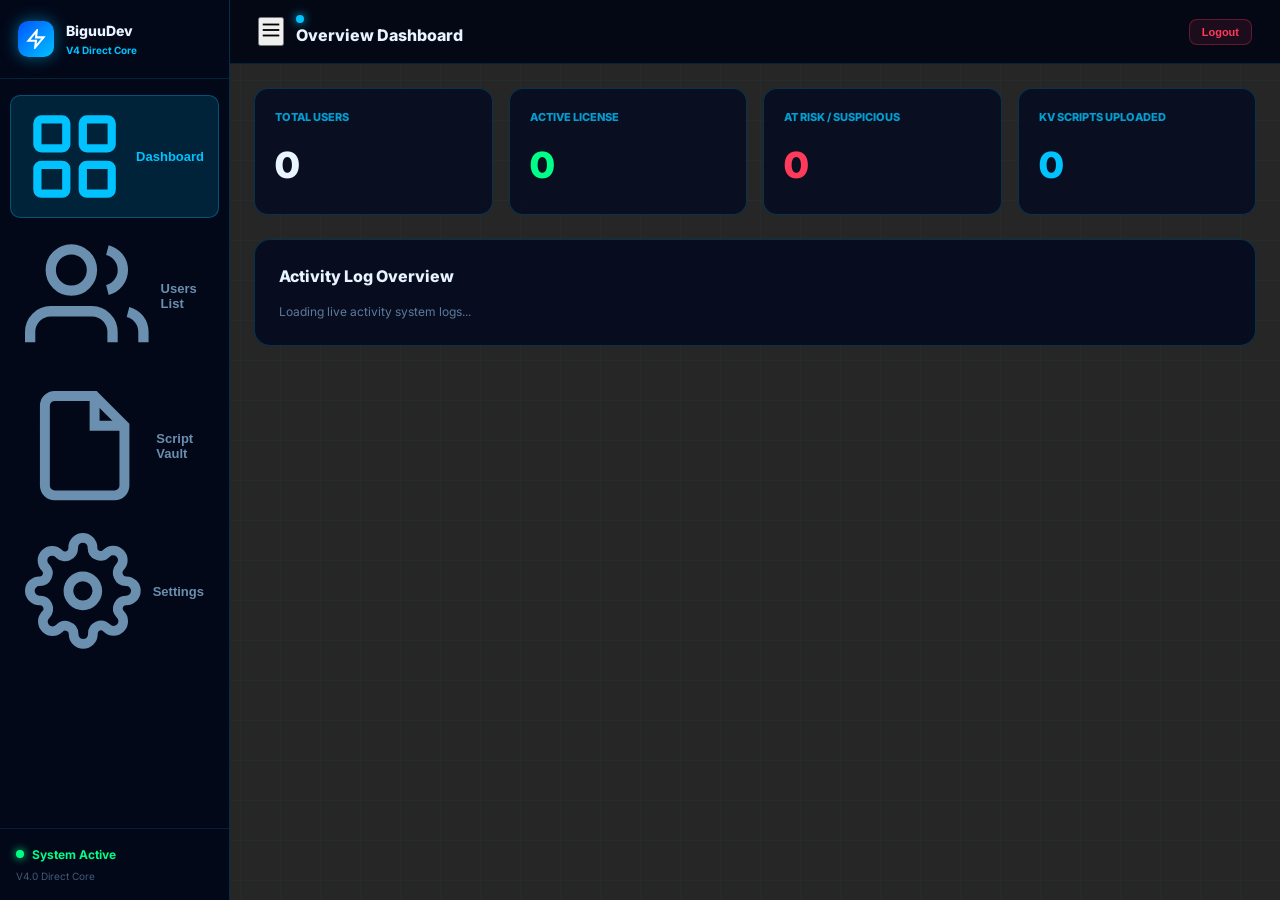
==== commit 6d02a799: "Update index.html" ====
--- a/index.html
+++ b/index.html
@@ -1,192 +1,281 @@
 <!DOCTYPE html>
 <html lang="en">
 <head>
-  <meta charset="UTF-8">
-  <meta name="viewport" content="width=device-width, initial-scale=1.0, maximum-scale=1.0, user-scalable=no">
-  <title>Admin Dashboard Studio</title>
-  
-  <!-- Fonts -->
-  <link rel="preconnect" href="https://fonts.googleapis.com">
-  <link rel="preconnect" href="https://fonts.gstatic.com" crossorigin>
-  <link href="https://fonts.googleapis.com/css2?family=Inter:wght@400;500;600;700&family=Space+Grotesk:wght@600;700&family=Syne:wght@700;800&display=swap" rel="stylesheet">
-  
-  <link rel="stylesheet" href="style.css">
+  <meta charset="UTF-8" />
+  <meta name="viewport" content="width=device-width, initial-scale=1.0" />
+  <title>BiguuDev - NextGen Admin System</title>
+  <meta name="description" content="BiguuDev Admin Panel v4 - Advanced SaaS Security & Direct Script Execution System" />
+  <link rel="preconnect" href="https://fonts.googleapis.com" />
+  <link rel="preconnect" href="https://fonts.gstatic.com" crossorigin />
+  <link href="https://fonts.googleapis.com/css2?family=Inter:wght@300;400;500;600;700;800;900&display=swap" rel="stylesheet" />
+  <link rel="stylesheet" href="style.css" />
 </head>
 <body>
 
-  <!-- Navigation Bar -->
-  <nav class="admin-nav">
-    <div class="nav-logo">
-      <div class="nav-logo-icon">
-        <svg width="20" height="20" viewBox="0 0 24 24" fill="none" stroke="currentColor" stroke-width="2.5"><rect x="3" y="3" width="7" height="7"/><rect x="14" y="3" width="7" height="7"/><rect x="14" y="14" width="7" height="7"/><rect x="3" y="14" width="7" height="7"/></svg>
-      </div>
-      <div class="nav-logo-text">
-        ADMIN<span>STUDIO</span>
-      </div>
-    </div>
-    
-    <div class="nav-actions">
-      <span class="access-badge badge-admin">SYSTEM ONLINE</span>
-      <button class="btn-ghost">Logout</button>
-    </div>
-  </nav>
-
-  <!-- Admin Main Container -->
-  <main class="admin-container">
-    
-    <!-- Hero / Header Section -->
-    <header class="admin-header">
-      <div class="hero-eyebrow">
-        <span class="eyebrow-dot"></span>
-        MANAGEMENT ENGINE
-      </div>
-      <h1 class="admin-title">
-        Control & Overview <br>
-        <span class="title-accent">Dashboard</span>
-      </h1>
-      <p class="admin-sub">Manage system workflow, user access levels, and monitor system tasks in real-time.</p>
+  <!-- Background Grids & Ambient Glows -->
+  <div class="bg-grid"></div>
+  <div class="ambient-glow ambient-glow-1"></div>
+  <div class="ambient-glow ambient-glow-2"></div>
+  <div class="ambient-glow ambient-glow-3"></div>
+
+  <!-- Mobile Overlay -->
+  <div class="sidebar-overlay" id="sidebarOverlay" onclick="toggleMobileSidebar()"></div>
+
+  <!-- Sidebar -->
+  <aside class="sidebar" id="sidebar">
+    <div class="sidebar-logo">
+      <div class="sidebar-logo-icon">
+        <svg width="20" height="20" viewBox="0 0 24 24" fill="none" stroke="currentColor" stroke-width="2.5"><polygon points="13 2 3 14 12 14 11 22 21 10 12 10 13 2"/></svg>
+      </div>
+      <div class="sidebar-logo-text">
+        <span class="sidebar-logo-name">BiguuDev</span>
+        <span class="sidebar-logo-badge">V4 Direct Core</span>
+      </div>
+    </div>
+
+    <!-- Navigation Menu -->
+    <nav class="menu">
+      <button class="nav-link active" onclick="showPage('dashboard')">
+        <svg class="menu-icon" viewBox="0 0 24 24" fill="none" stroke="currentColor" stroke-width="2"><rect x="3" y="3" width="7" height="7" rx="1"/><rect x="14" y="3" width="7" height="7" rx="1"/><rect x="14" y="14" width="7" height="7" rx="1"/><rect x="3" y="14" width="7" height="7" rx="1"/></svg>
+        <span>Dashboard</span>
+      </button>
+      <button class="nav-link" onclick="showPage('users')">
+        <svg class="menu-icon" viewBox="0 0 24 24" fill="none" stroke="currentColor" stroke-width="2"><path d="M17 21v-2a4 4 0 0 0-4-4H5a4 4 0 0 0-4 4v2"/><circle cx="9" cy="7" r="4"/><path d="M23 21v-2a4 4 0 0 0-3-3.87"/><path d="M16 3.13a4 4 0 0 1 0 7.75"/></svg>
+        <span>Users List</span>
+      </button>
+      <button class="nav-link" onclick="showPage('scripts')">
+        <svg class="menu-icon" viewBox="0 0 24 24" fill="none" stroke="currentColor" stroke-width="2"><path d="M14 2H6a2 2 0 0 0-2 2v16a2 2 0 0 0 2 2h12a2 2 0 0 0 2-2V8z"/><polyline points="14 2 14 8 20 8"/></svg>
+        <span>Script Vault</span>
+      </button>
+      <button class="nav-link" onclick="toggleSettings()">
+        <svg class="menu-icon" viewBox="0 0 24 24" fill="none" stroke="currentColor" stroke-width="2"><circle cx="12" cy="12" r="3"/><path d="M19.4 15a1.65 1.65 0 0 0 .33 1.82l.06.06a2 2 0 0 1-2.83 2.83l-.06-.06a1.65 1.65 0 0 0-1.82-.33 1.65 1.65 0 0 0-1 1.51V21a2 2 0 0 1-4 0v-.09A1.65 1.65 0 0 0 9 19.4a1.65 1.65 0 0 0-1.82.33l-.06.06a2 2 0 0 1-2.83-2.83l.06-.06A1.65 1.65 0 0 0 4.68 15a1.65 1.65 0 0 0-1.51-1H3a2 2 0 0 1 0-4h.09A1.65 1.65 0 0 0 4.6 9a1.65 1.65 0 0 0-.33-1.82l-.06-.06a2 2 0 0 1 2.83-2.83l.06.06A1.65 1.65 0 0 0 9 4.68a1.65 1.65 0 0 0 1-1.51V3a2 2 0 0 1 4 0v.09a1.65 1.65 0 0 0 1 1.51 1.65 1.65 0 0 0 1.82-.33l.06-.06a2 2 0 0 1 2.83 2.83l-.06.06A1.65 1.65 0 0 0 19.4 9a1.65 1.65 0 0 0 1.51 1H21a2 2 0 0 1 0 4h-.09a1.65 1.65 0 0 0-1.51 1z"/></svg>
+        <span>Settings</span>
+      </button>
+    </nav>
+
+    <div class="sidebar-footer">
+      <div class="sidebar-status">
+        <span class="status-dot"></span>
+        <span class="status-text">System Active</span>
+      </div>
+      <div class="sidebar-version">V4.0 Direct Core</div>
+    </div>
+  </aside>
+
+  <!-- Main Container -->
+  <div class="main">
+
+    <!-- Topbar Header -->
+    <header class="topbar">
+      <div class="topbar-left">
+        <button class="mobile-menu-btn" onclick="toggleMobileSidebar()" aria-label="Toggle menu">
+          <svg viewBox="0 0 24 24" fill="none" stroke="currentColor" stroke-width="2" width="22" height="22">
+            <line x1="3" y1="6" x2="21" y2="6"/><line x1="3" y1="12" x2="21" y2="12"/><line x1="3" y1="18" x2="21" y2="18"/>
+          </svg>
+        </button>
+        <div class="topbar-title-wrap">
+          <div class="topbar-dot"></div>
+          <h1 class="page-title" id="pageTitle">Overview Dashboard</h1>
+        </div>
+      </div>
+      <div class="topbar-right">
+        <div class="admin-key-box" id="adminKeyBox" style="display:none;">
+          <input type="password" id="adminKeyInput" placeholder="Admin Key" />
+          <button class="btn btn-blue" onclick="saveAdminKey()">Save</button>
+        </div>
+        <button class="btn btn-red" onclick="logout()" style="padding: 6px 12px; font-size:11px;">Logout</button>
+      </div>
     </header>
 
-    <!-- Stats Grid -->
-    <section class="stats-grid">
-      <div class="stat-card">
-        <div class="stat-num">1,240</div>
-        <div class="stat-label">Total Active Users</div>
-      </div>
-      <div class="stat-card">
-        <div class="stat-num">99.9%</div>
-        <div class="stat-label">System Uptime</div>
-      </div>
-      <div class="stat-card">
-        <div class="stat-num">342</div>
-        <div class="stat-label">Pending Approvals</div>
-      </div>
-      <div class="stat-card">
-        <div class="stat-num">4.9/5</div>
-        <div class="stat-label">Admin Rating</div>
-      </div>
-    </section>
-
-    <!-- Admin Panel Content Layout -->
-    <section class="admin-layout">
-      
-      <!-- Main Workflow Column -->
-      <div class="admin-main">
-        
-        <!-- Workflow Step 01 -->
-        <div class="wf-step">
-          <div class="wf-step-hd">
-            <span class="wf-num">01</span>
-            <span class="wf-dot">·</span>
-            <span class="wf-lbl">FILE MANAGEMENT</span>
-          </div>
-          <div class="card">
-            <div class="card-header">
-              <span class="card-title">Upload System Files</span>
-            </div>
-            <div class="card-body">
-              <div class="upload-zone">
-                <div class="upload-icon">
-                  <svg viewBox="0 0 24 24" width="28" height="28" fill="none" stroke="currentColor" stroke-width="2"><polyline points="16 16 12 12 8 16"/><line x1="12" y1="12" x2="12" y2="21"/><path d="M20.39 18.39A5 5 0 0 0 18 9h-1.26A8 8 0 1 0 3 16.3"/></svg>
-                </div>
-                <div class="upload-title">Drop Administrative Data Here</div>
-                <div class="upload-sub">Drag & drop JSON, CSV or System logs</div>
-                <span class="btn-browse">Browse Data</span>
-              </div>
-            </div>
-          </div>
-        </div>
-
-        <!-- Workflow Step 02 -->
-        <div class="wf-step">
-          <div class="wf-step-hd">
-            <span class="wf-num">02</span>
-            <span class="wf-dot">·</span>
-            <span class="wf-lbl">ACTIONS & ENGINES</span>
-          </div>
-          <div class="card">
-            <div class="card-header">
-              <span class="card-title">Select Administrative Action</span>
-            </div>
-            <div class="card-body">
-              <div class="engine-grid">
-                
-                <!-- Action 1 -->
-                <div class="engine-card active">
-                  <div class="ec-header">
-                    <div class="ec-icon">
-                      <svg viewBox="0 0 24 24" width="18" height="18" fill="none" stroke="currentColor" stroke-width="2"><polyline points="22 12 18 12 15 21 9 3 6 12 2 12"/></svg>
-                    </div>
-                    <span class="ec-tier ec-free">DEFAULT</span>
-                  </div>
-                  <div class="ec-info">
-                    <div class="ec-name">Quick System Sync</div>
-                    <div class="ec-sub">FAST PROCESS</div>
-                  </div>
-                  <div class="ec-desc">Sync all user sessions and refresh database cache</div>
-                </div>
-
-                <!-- Action 2 -->
-                <div class="engine-card">
-                  <div class="ec-header">
-                    <div class="ec-icon ec-icon-gold">
-                      <svg viewBox="0 0 24 24" width="18" height="18" fill="none" stroke="currentColor" stroke-width="2"><path d="M12 2L2 7l10 5 10-5-10-5z"/><path d="M2 17l10 5 10-5"/><path d="M2 12l10 5 10-5"/></svg>
-                    </div>
-                    <span class="ec-tier ec-pro">PRO</span>
-                  </div>
-                  <div class="ec-info">
-                    <div class="ec-name">Database Backup</div>
-                    <div class="ec-sub">DEEP ENGINE V2</div>
-                  </div>
-                  <div class="ec-desc">Full encrypted cloud server backup without downtime</div>
-                </div>
-
-              </div>
-            </div>
-          </div>
-        </div>
-
-        <!-- Workflow Step 03 -->
-        <div class="wf-step">
-          <div class="wf-step-hd">
-            <span class="wf-num">03</span>
-            <span class="wf-dot">·</span>
-            <span class="wf-lbl">EXECUTE</span>
-          </div>
-          <div class="card">
-            <div class="card-body">
-              <button class="btn-primary-action">
-                <svg width="18" height="18" viewBox="0 0 24 24" fill="none" stroke="currentColor" stroke-width="2.5"><polygon points="5,3 19,12 5,21"/></svg>
-                Execute Admin Command
-              </button>
-            </div>
-          </div>
-        </div>
-
-      </div>
-
-      <!-- Sidebar Column -->
-      <aside class="admin-sidebar">
-        <div class="pro-card">
-          <div class="pro-badge">ADMIN CONTROL</div>
-          <div class="pro-title">System Status</div>
-          <ul class="pro-features">
-            <li>Database Connected</li>
-            <li>Cache Active</li>
-            <li>Auto-Backup ON</li>
-            <li>High Priority Mode</li>
-          </ul>
-          <button class="btn-gold" style="width: 100%;">System Settings →</button>
-        </div>
-      </aside>
-
-    </section>
-  </main>
-
-  <!-- Footer -->
-  <footer class="admin-footer">
-    <p>Admin Dashboard Engine • Built for Performance</p>
-  </footer>
-
+    <!-- Content Sections Pages -->
+    <main class="content">
+
+      <!-- PAGE 1: DASHBOARD -->
+      <section id="dashboard" class="page active">
+        <div class="cards">
+          <div class="card">
+            <div class="card-title">Total Users</div>
+            <div class="card-value" id="stat-total">0</div>
+          </div>
+          <div class="card">
+            <div class="card-title">Active License</div>
+            <div class="card-value" style="color: #00FF88;" id="stat-active">0</div>
+          </div>
+          <div class="card">
+            <div class="card-title">At Risk / Suspicious</div>
+            <div class="card-value" style="color: #FF3B5C;" id="stat-risk">0</div>
+          </div>
+          <div class="card">
+            <div class="card-title">KV Scripts Uploaded</div>
+            <div class="card-value" style="color: #00C2FF;" id="stat-scripts">0</div>
+          </div>
+        </div>
+
+        <div class="form-card" style="max-width:100%;">
+          <h2>Activity Log Overview</h2>
+          <div id="activity-feed" class="activity-feed">
+            <p class="text-muted">Loading live activity system logs...</p>
+          </div>
+        </div>
+      </section>
+
+      <!-- PAGE 2: USERS LIST & ADD USER -->
+      <section id="users" class="page">
+        <div class="toolbar">
+          <input type="text" id="userSearch" class="search-box" placeholder="Search users by name, key or IP..." onkeyup="filterUsers()" />
+          <button class="btn btn-gold" onclick="openAddUserModal()">+ Add New User</button>
+        </div>
+
+        <div class="table-container">
+          <table>
+            <thead>
+              <tr>
+                <th>Username</th>
+                <th>Access Key</th>
+                <th>IP / ASN</th>
+                <th>Status</th>
+                <th>Risk Count</th>
+                <th>Action</th>
+              </tr>
+            </thead>
+            <tbody id="usersList">
+              <!-- Rendered Dynamically -->
+            </tbody>
+          </table>
+        </div>
+      </section>
+
+      <!-- PAGE 3: DEDICATED INDIVIDUAL USER CONTROL PAGE -->
+      <section id="user-detail" class="page">
+        <div class="detail-header">
+          <button class="btn btn-gray" onclick="showPage('users')">← Back to Users List</button>
+          <h2 id="detail-username" class="user-detail-title">User Control Panel</h2>
+        </div>
+
+        <div class="user-detail-grid">
+          <!-- Profile Card -->
+          <div class="card detail-card">
+            <div class="card-title">User Info Profile</div>
+            <div class="info-row"><span>Username:</span> <strong id="detail-profile-username">—</strong></div>
+            <div class="info-row"><span>Access Key:</span> <code id="detail-profile-key" class="mono">—</code></div>
+            <div class="info-row"><span>Account Status:</span> <span id="detail-profile-status" class="badge active">—</span></div>
+            <div class="info-row"><span>Expire Date:</span> <span id="detail-profile-expire">—</span></div>
+            <div class="info-row"><span>Created:</span> <span id="detail-profile-created">—</span></div>
+            <div class="info-row"><span>Last Seen:</span> <span id="detail-profile-lastseen">—</span></div>
+          </div>
+
+          <!-- Security & Device Binding Card -->
+          <div class="card detail-card">
+            <div class="card-title">Security & Network Bindings</div>
+            <div class="info-row"><span>Primary IP (ip1):</span> <span id="detail-sec-ip1">—</span></div>
+            <div class="info-row"><span>ASN Network:</span> <span id="detail-sec-ip1asn">—</span></div>
+            <div class="info-row"><span>Country:</span> <span id="detail-sec-ip1country">—</span></div>
+            <div class="info-row"><span>Secondary IP (ip2):</span> <span id="detail-sec-ip2">—</span></div>
+            <div class="info-row"><span>Device User-Agent:</span> <span id="detail-sec-device" class="mono text-muted">—</span></div>
+            <div class="info-row"><span>Hard Locked:</span> <span id="detail-lock-badge" class="badge">—</span></div>
+            <div class="info-row"><span>Risk Flag:</span> <span id="detail-risk-badge" class="badge">—</span></div>
+          </div>
+        </div>
+
+        <!-- SCRIPT ACCESS CONTROL SECTION (DYNAMIC CHECKBOX SELECTOR) -->
+        <div class="form-card" style="max-width:100%; margin-top:20px;">
+          <h2>Script Access Permissions (Worker Integration)</h2>
+          <p class="text-muted" style="margin-bottom:15px; font-size:12px;">
+            Tick the scripts this user is allowed to run. Un-ticked scripts will be blocked automatically by Cloudflare Worker with a "Script Not Allowed" response.
+          </p>
+          
+          <div id="scriptAccessCheckboxGrid" class="script-checkbox-grid">
+            <!-- Dynamic checkboxes generated by app.js -->
+          </div>
+
+          <div style="margin-top:18px;">
+            <button class="btn btn-gold" onclick="saveUserScriptAccess()">Save Allowed Scripts</button>
+          </div>
+        </div>
+
+        <!-- CONTROL ACTIONS GRID -->
+        <div class="form-card" style="max-width:100%; margin-top:20px;">
+          <h2>User Management Controls</h2>
+          <div class="user-action-buttons">
+            <button class="btn btn-blue" onclick="detailToggleStatus()">Toggle Active / Disable</button>
+            <button class="btn btn-blue" onclick="detailChangeKey()">Change Key</button>
+            <button class="btn btn-green" onclick="detailResetSecurity()">Reset Security & Devices</button>
+            <button class="btn btn-red" onclick="detailLockUser()">Hard Lock User Access</button>
+            <button class="btn btn-green" onclick="detailUnlockUser()">Unlock User</button>
+            <button class="btn btn-red" style="background:#ff3b5c; color:#fff;" onclick="detailDelete()">Delete Account Permanently</button>
+          </div>
+        </div>
+
+        <!-- RISK LOGS HISTORY -->
+        <div class="form-card" style="max-width:100%; margin-top:20px;">
+          <h2>Risk Event Records</h2>
+          <div id="detail-risk-events" class="risk-events-container">
+            <p class="text-muted">No security risk events logged for this user.</p>
+          </div>
+        </div>
+      </section>
+
+      <!-- PAGE 4: SCRIPT VAULT -->
+      <section id="scripts" class="page">
+        <div class="toolbar">
+          <h2>KV Storage Scripts</h2>
+          <button class="btn btn-gold" onclick="openScriptUpload()">+ Upload Script (.js)</button>
+        </div>
+
+        <div id="scriptsList" class="scripts-grid">
+          <!-- Rendered scripts -->
+        </div>
+      </section>
+
+    </main>
+  </div>
+
+  <!-- MODAL: ADD USER -->
+  <div class="modal" id="addUserModal">
+    <div class="modal-box">
+      <h2>Create New User</h2>
+      <div class="form">
+        <div class="form-group form-full">
+          <label>Username</label>
+          <input type="text" id="addUsername" placeholder="e.g. JohnDoe" />
+        </div>
+        <div class="form-group form-full">
+          <label>Access Key (Leave empty to auto-generate)</label>
+          <input type="text" id="addCustomKey" placeholder="e.g. BIGUU-98321" />
+        </div>
+        <div class="form-group form-full">
+          <label>Expire Days</label>
+          <input type="number" id="addExpireDays" value="30" />
+        </div>
+      </div>
+      <div style="margin-top:20px; display:flex; gap:10px; justify-content:flex-end;">
+        <button class="btn btn-gray" onclick="closeAddUserModal()">Cancel</button>
+        <button class="btn btn-gold" onclick="submitCreateUser()">Create User</button>
+      </div>
+    </div>
+  </div>
+
+  <!-- MODAL: UPLOAD SCRIPT -->
+  <div class="modal" id="uploadModal">
+    <div class="modal-box" style="max-width: 680px;">
+      <h2>Upload JS Script to Worker KV</h2>
+      <div class="form">
+        <div class="form-group form-full">
+          <label>Script File Name (Must end with .js)</label>
+          <input type="text" id="scriptName" placeholder="e.g. vip_bypass.js" />
+        </div>
+        <div class="form-group form-full">
+          <label>JS Source Code</label>
+          <textarea id="scriptContent" rows="12" style="font-family:monospace; font-size:12px;" placeholder="// Paste JS code here..."></textarea>
+        </div>
+      </div>
+      <div style="margin-top:20px; display:flex; gap:10px; justify-content:flex-end;">
+        <button class="btn btn-gray" onclick="closeModal()">Cancel</button>
+        <button class="btn btn-gold" onclick="uploadScript()">Upload Script</button>
+      </div>
+    </div>
+  </div>
+
+  <script src="app.js"></script>
 </body>
 </html>
--- a/style.css
+++ b/style.css
@@ -1,503 +1,149 @@
-:root {
-  --gold: #ef233c;
-  --gold-2: #c81e33;
-  --bg-dark: #09090b;
-  --bg-card: #121215;
-  --bg-card-2: #18181c;
-  --border: rgba(239, 35, 60, 0.15);
-  --border-light: rgba(255, 255, 255, 0.08);
-  --text-primary: #f6f3ec;
-  --text-secondary: #a8a29a;
-  --text-muted: rgba(168, 162, 154, 0.5);
-  --green: #00e676;
-  --radius: 12px;
-  --radius-sm: 8px;
-  --ease: cubic-bezier(0.16, 1, 0.3, 1);
-}
+/* =====================================
+   BiguuDev Admin Panel v4 - Style Modern Glass Edition
+   ===================================== */
 
-* {
-  box-sizing: border-box;
-  margin: 0;
-  padding: 0;
+@import url('https://fonts.googleapis.com/css2?family=Inter:wght@300;400;500;600;700;800;900&display=swap');
+
+*, *::before, *::after { box-sizing: border-box; margin: 0; padding: 0; }
+
+html {
+  -webkit-font-smoothing: antialiased;
+  scroll-behavior: smooth;
+  background: linear-gradient(rgba(0,0,0,0.85), rgba(0,0,0,0.85)),
+              url("https://i.pinimg.com/originals/0f/e9/a3/0fe9a304a77e881eb021dbcc8a3fcd41.jpg")
+              center center / cover no-repeat fixed;
 }
 
 body {
-  font-family: 'Inter', sans-serif;
-  background-color: var(--bg-dark);
-  background-image: radial-gradient(ellipse 1000px 500px at 50% -10%, rgba(239, 35, 60, 0.08), transparent 70%);
-  color: var(--text-primary);
+  font-family: 'Inter', system-ui, sans-serif;
+  font-size: 14px;
+  line-height: 1.6;
+  background: transparent !important;
+  color: #E8F4FF;
+  overflow-x: hidden;
   min-height: 100vh;
-  display: flex;
-  flex-direction: column;
 }
 
-/* Navbar Style */
-.admin-nav {
-  display: flex;
-  justify-content: space-between;
-  align-items: center;
-  padding: 12px 24px;
-  background: rgba(18, 18, 21, 0.75);
-  border: 1px solid var(--border);
-  border-radius: 999px;
-  backdrop-filter: blur(20px);
-  width: min(calc(100% - 32px), 1200px);
-  margin: 14px auto 0;
+/* Scrollbars */
+::-webkit-scrollbar { width: 5px; height: 5px; }
+::-webkit-scrollbar-track { background: transparent; }
+::-webkit-scrollbar-thumb { background: rgba(0,194,255,0.3); border-radius: 99px; }
+
+/* Grid Background */
+.bg-grid {
+  position: fixed; inset: 0; z-index: 0; pointer-events: none;
+  background-image: linear-gradient(rgba(0,194,255,0.04) 1px, transparent 1px),
+                    linear-gradient(90deg, rgba(0,194,255,0.04) 1px, transparent 1px);
+  background-size: 40px 40px;
 }
 
-.nav-logo {
-  display: flex;
-  align-items: center;
-  gap: 10px;
+/* Page Visibility Control */
+.page { display: none; }
+.page.active { display: block; animation: fadeIn 0.25s ease-in-out; }
+
+@keyframes fadeIn {
+  from { opacity: 0; transform: translateY(6px); }
+  to { opacity: 1; transform: translateY(0); }
 }
 
-.nav-logo-icon {
-  width: 36px;
-  height: 36px;
-  background: rgba(239, 35, 60, 0.15);
-  border-radius: 8px;
-  display: flex;
-  align-items: center;
-  justify-content: center;
-  color: var(--gold);
+/* Sidebar & Layout */
+.sidebar {
+  position: fixed; top: 0; left: 0; bottom: 0; width: 230px; z-index: 100;
+  display: flex; flex-direction: column; background: rgba(2,8,24,0.96);
+  border-right: 1px solid rgba(0,194,255,0.2); backdrop-filter: blur(20px);
 }
+.main { margin-left: 230px; min-height: 100vh; display: flex; flex-direction: column; position: relative; z-index: 1; }
 
-.nav-logo-text {
-  font-family: 'Syne', sans-serif;
-  font-weight: 800;
-  font-size: 14px;
-  line-height: 1;
+.sidebar-logo { display: flex; align-items: center; gap: 12px; padding: 20px 18px; border-bottom: 1px solid rgba(0,194,255,0.15); }
+.sidebar-logo-icon { width: 36px; height: 36px; border-radius: 10px; background: linear-gradient(135deg, #0055FF, #00C2FF); display: flex; align-items: center; justify-content: center; color: #fff; box-shadow: 0 0 16px rgba(0,194,255,0.5); }
+.sidebar-logo-name { font-size: 14px; font-weight: 800; color: #E8F4FF; }
+.sidebar-logo-badge { font-size: 10px; font-weight: 700; color: #00C2FF; display: block; }
+
+.menu { display: flex; flex-direction: column; gap: 4px; padding: 16px 10px; flex: 1; }
+.menu button { display: flex; align-items: center; gap: 12px; width: 100%; padding: 11px 14px; border: 1px solid transparent; border-radius: 10px; background: transparent; color: #6B8FAF; font-size: 13px; font-weight: 600; cursor: pointer; transition: all 0.2s; text-align: left; }
+.menu button:hover { background: rgba(0,194,255,0.08); color: #00C2FF; }
+.menu button.active { background: rgba(0,194,255,0.15); color: #00C2FF; border-color: rgba(0,194,255,0.3); font-weight: 700; }
+
+.sidebar-footer { padding: 16px; border-top: 1px solid rgba(0,194,255,0.12); }
+.sidebar-status { display: flex; align-items: center; gap: 8px; }
+.status-dot { width: 8px; height: 8px; border-radius: 50%; background: #00FF88; box-shadow: 0 0 8px #00FF88; }
+.status-text { font-size: 12px; font-weight: 700; color: #00FF88; }
+.sidebar-version { font-size: 10px; color: #415A77; margin-top: 4px; }
+
+/* Topbar */
+.topbar { display: flex; align-items: center; justify-content: space-between; padding: 0 28px; height: 64px; background: rgba(2,6,20,0.9); border-bottom: 1px solid rgba(0,194,255,0.15); backdrop-filter: blur(16px); position: sticky; top: 0; z-index: 50; }
+.topbar-left { display: flex; align-items: center; gap: 12px; }
+.topbar-dot { width: 8px; height: 8px; border-radius: 50%; background: #00C2FF; box-shadow: 0 0 10px #00C2FF; }
+.page-title { font-size: 16px; font-weight: 800; }
+
+/* Content Area */
+.content { flex: 1; padding: 24px; }
+
+/* Cards Grid */
+.cards { display: grid; grid-template-columns: repeat(auto-fill, minmax(210px, 1fr)); gap: 16px; margin-bottom: 24px; }
+.card { background: rgba(5,12,32,0.85); border: 1px solid rgba(0,194,255,0.2); border-radius: 14px; padding: 20px; backdrop-filter: blur(16px); }
+.card-title { font-size: 11px; font-weight: 800; text-transform: uppercase; color: #00C2FF; margin-bottom: 10px; opacity: 0.8; }
+.card-value { font-size: 36px; font-weight: 900; color: #E8F4FF; }
+
+/* Table System */
+.table-container { background: rgba(5,12,32,0.85); border: 1px solid rgba(0,194,255,0.18); border-radius: 14px; overflow: hidden; backdrop-filter: blur(16px); }
+table { width: 100%; border-collapse: collapse; }
+thead tr { background: rgba(0,194,255,0.06); border-bottom: 1px solid rgba(0,194,255,0.12); }
+th { text-align: left; padding: 14px 16px; font-size: 11px; font-weight: 800; text-transform: uppercase; color: #00C2FF; }
+td { padding: 14px 16px; font-size: 13px; color: #8AACC8; border-bottom: 1px solid rgba(0,194,255,0.06); }
+tbody tr:hover td { background: rgba(0,194,255,0.04); color: #fff; }
+
+/* User Controls Page Styles */
+.detail-header { display: flex; align-items: center; gap: 16px; margin-bottom: 20px; }
+.user-detail-title { font-size: 20px; font-weight: 800; }
+.user-detail-grid { display: grid; grid-template-columns: 1fr 1fr; gap: 18px; }
+.detail-card .info-row { display: flex; justify-content: space-between; padding: 8px 0; border-bottom: 1px solid rgba(255,255,255,0.05); font-size: 13px; }
+.detail-card .info-row:last-child { border-bottom: none; }
+
+/* Script Checkbox Grid System */
+.script-checkbox-grid { display: grid; grid-template-columns: repeat(auto-fill, minmax(180px, 1fr)); gap: 12px; margin-top: 10px; }
+.script-checkbox-item { display: flex; align-items: center; gap: 10px; background: rgba(0,194,255,0.05); padding: 10px 14px; border-radius: 8px; border: 1px solid rgba(0,194,255,0.15); cursor: pointer; transition: all 0.2s; }
+.script-checkbox-item:hover { background: rgba(0,194,255,0.1); border-color: rgba(0,194,255,0.3); }
+.script-checkbox-item input[type="checkbox"] { width: 16px; height: 16px; accent-color: #00C2FF; cursor: pointer; }
+
+/* User Controls Buttons */
+.user-action-buttons { display: flex; flex-wrap: wrap; gap: 10px; margin-top: 10px; }
+
+/* Buttons */
+.btn { display: inline-flex; align-items: center; justify-content: center; padding: 8px 16px; border-radius: 8px; border: 1px solid transparent; font-size: 12px; font-weight: 700; cursor: pointer; transition: all 0.2s; }
+.btn-gold { background: linear-gradient(135deg, #0055FF, #00C2FF); color: #fff; box-shadow: 0 0 16px rgba(0,194,255,0.4); }
+.btn-gold:hover { transform: translateY(-1px); box-shadow: 0 0 24px rgba(0,194,255,0.6); }
+.btn-blue { background: rgba(0,102,255,0.15); color: #60AFFF; border-color: rgba(0,102,255,0.3); }
+.btn-blue:hover { background: rgba(0,102,255,0.25); }
+.btn-green { background: rgba(0,255,136,0.1); color: #00FF88; border-color: rgba(0,255,136,0.3); }
+.btn-red { background: rgba(255,59,92,0.1); color: #FF3B5C; border-color: rgba(255,59,92,0.3); }
+.btn-gray { background: rgba(255,255,255,0.06); color: #8AACC8; border-color: rgba(255,255,255,0.12); }
+
+/* Badges */
+.badge { padding: 3px 10px; border-radius: 99px; font-size: 11px; font-weight: 700; display: inline-block; }
+.badge.active { background: rgba(0,255,136,0.15); color: #00FF88; border: 1px solid rgba(0,255,136,0.3); }
+.badge.disabled { background: rgba(255,184,0,0.15); color: #FFB800; border: 1px solid rgba(255,184,0,0.3); }
+.badge.danger { background: rgba(255,59,92,0.15); color: #FF3B5C; border: 1px solid rgba(255,59,92,0.3); }
+
+/* Form Card */
+.form-card { background: rgba(5,12,32,0.9); border: 1px solid rgba(0,194,255,0.2); border-radius: 16px; padding: 24px; backdrop-filter: blur(20px); }
+.form-card h2 { font-size: 16px; font-weight: 800; margin-bottom: 12px; color: #E8F4FF; }
+.text-muted { color: #5B7A9C; font-size: 12px; }
+.mono { font-family: monospace; }
+
+/* Search Box & Toolbar */
+.toolbar { display: flex; align-items: center; justify-content: space-between; gap: 12px; margin-bottom: 18px; }
+.search-box { padding: 10px 16px; background: rgba(5,12,32,0.85); border: 1px solid rgba(0,194,255,0.2); border-radius: 10px; color: #fff; font-size: 13px; outline: none; width: 300px; }
+
+/* Modals */
+.modal { display: none; position: fixed; inset: 0; background: rgba(0,0,0,0.8); z-index: 1000; align-items: center; justify-content: center; backdrop-filter: blur(8px); }
+.modal-box { background: rgba(3,10,28,0.98); border: 1px solid rgba(0,194,255,0.25); border-radius: 16px; padding: 28px; width: 100%; max-width: 500px; }
+
+/* Responsive Mobile */
+@media (max-width: 768px) {
+  .sidebar { transform: translateX(-100%); transition: transform 0.3s ease; }
+  .sidebar.open { transform: translateX(0); }
+  .main { margin-left: 0; }
+  .user-detail-grid { grid-template-columns: 1fr; }
+  .search-box { width: 100%; }
 }
-
-.nav-logo-text span {
-  color: var(--gold);
-  display: block;
-}
-
-.nav-actions {
-  display: flex;
-  align-items: center;
-  gap: 12px;
-}
-
-.access-badge {
-  font-size: 11px;
-  font-weight: 700;
-  padding: 6px 12px;
-  border-radius: 50px;
-  letter-spacing: 0.5px;
-}
-
-.badge-admin {
-  background: rgba(0, 230, 118, 0.12);
-  color: var(--green);
-  border: 1px solid rgba(0, 230, 118, 0.3);
-}
-
-/* Buttons (Provided Idea Applied) */
-.btn-ghost {
-  background: rgba(255, 255, 255, 0.03);
-  border: 1px solid var(--border-light);
-  color: var(--text-primary);
-  padding: 8px 16px;
-  border-radius: var(--radius-sm);
-  font-size: 13px;
-  font-weight: 500;
-  cursor: pointer;
-  transition: all 0.2s var(--ease);
-}
-
-.btn-ghost:hover {
-  background: rgba(255, 255, 255, 0.08);
-  border-color: rgba(255, 255, 255, 0.2);
-}
-
-.btn-gold {
-  position: relative;
-  background: var(--gold);
-  border: none;
-  color: #000;
-  padding: 10px 20px;
-  border-radius: var(--radius-sm);
-  font-weight: 700;
-  font-size: 13px;
-  cursor: pointer;
-  box-shadow: 0 4px 16px -5px rgba(239, 35, 60, 0.5);
-  transition: all 0.2s var(--ease);
-}
-
-.btn-gold:hover {
-  background: var(--gold-2);
-  transform: translateY(-1px);
-}
-
-/* Main Container Layout */
-.admin-container {
-  width: 100%;
-  max-width: 1200px;
-  margin: 0 auto;
-  padding: 40px 20px;
-  flex: 1;
-}
-
-.admin-header {
-  text-align: center;
-  margin-bottom: 40px;
-}
-
-.hero-eyebrow {
-  display: inline-flex;
-  align-items: center;
-  gap: 8px;
-  font-size: 11px;
-  font-weight: 700;
-  letter-spacing: 1.5px;
-  color: var(--gold);
-  padding: 6px 14px;
-  background: rgba(239, 35, 60, 0.08);
-  border: 1px solid rgba(239, 35, 60, 0.2);
-  border-radius: 50px;
-  margin-bottom: 16px;
-}
-
-.eyebrow-dot {
-  width: 6px;
-  height: 6px;
-  border-radius: 50%;
-  background: var(--gold);
-}
-
-.admin-title {
-  font-family: 'Syne', sans-serif;
-  font-size: 42px;
-  font-weight: 800;
-  line-height: 1.1;
-  margin-bottom: 12px;
-}
-
-.title-accent {
-  background: linear-gradient(110deg, var(--gold), var(--gold-2));
-  -webkit-background-clip: text;
-  background-clip: text;
-  color: transparent;
-}
-
-.admin-sub {
-  font-size: 15px;
-  color: var(--text-secondary);
-  max-width: 500px;
-  margin: 0 auto;
-}
-
-/* Stats Row */
-.stats-grid {
-  display: grid;
-  grid-template-columns: repeat(4, 1fr);
-  gap: 16px;
-  margin-bottom: 36px;
-}
-
-.stat-card {
-  background: linear-gradient(160deg, rgba(255, 255, 255, 0.04), rgba(255, 255, 255, 0.01));
-  border: 1px solid var(--border);
-  padding: 20px;
-  border-radius: 16px;
-  text-align: center;
-}
-
-.stat-num {
-  font-family: 'Space Grotesk', sans-serif;
-  font-size: 28px;
-  font-weight: 700;
-  color: var(--gold);
-  margin-bottom: 4px;
-}
-
-.stat-label {
-  font-size: 12px;
-  color: var(--text-secondary);
-}
-
-/* Panel Content Layout */
-.admin-layout {
-  display: grid;
-  grid-template-columns: 1fr 300px;
-  gap: 24px;
-  align-items: start;
-}
-
-.wf-step-hd {
-  display: flex;
-  align-items: center;
-  gap: 8px;
-  padding: 12px 4px 8px;
-  font-size: 11px;
-  font-weight: 700;
-  letter-spacing: 2px;
-  color: var(--text-muted);
-}
-
-.wf-num {
-  color: var(--gold);
-}
-
-.card {
-  background: var(--bg-card);
-  border: 1px solid var(--border-light);
-  border-radius: 16px;
-  overflow: hidden;
-  margin-bottom: 12px;
-}
-
-.card-header {
-  padding: 18px 20px 0;
-}
-
-.card-title {
-  font-size: 13px;
-  font-weight: 700;
-  text-transform: uppercase;
-  letter-spacing: 1px;
-  color: var(--gold);
-}
-
-.card-body {
-  padding: 18px 20px 20px;
-}
-
-/* Upload Zone Idea */
-.upload-zone {
-  border: 2px dashed rgba(239, 35, 60, 0.25);
-  border-radius: var(--radius);
-  padding: 32px 20px;
-  text-align: center;
-  background: rgba(239, 35, 60, 0.02);
-  cursor: pointer;
-  transition: all 0.2s var(--ease);
-}
-
-.upload-zone:hover {
-  border-color: var(--gold);
-  background: rgba(239, 35, 60, 0.05);
-}
-
-.upload-icon {
-  width: 48px;
-  height: 48px;
-  background: rgba(239, 35, 60, 0.1);
-  border-radius: 12px;
-  display: flex;
-  align-items: center;
-  justify-content: center;
-  margin: 0 auto 12px;
-  color: var(--gold);
-}
-
-.upload-title {
-  font-size: 15px;
-  font-weight: 700;
-  margin-bottom: 4px;
-}
-
-.upload-sub {
-  font-size: 12px;
-  color: var(--text-secondary);
-  margin-bottom: 16px;
-}
-
-.btn-browse {
-  display: inline-block;
-  background: var(--gold);
-  color: #000;
-  font-size: 12px;
-  font-weight: 700;
-  padding: 8px 18px;
-  border-radius: var(--radius-sm);
-}
-
-/* Action Engine Cards */
-.engine-grid {
-  display: grid;
-  grid-template-columns: repeat(2, 1fr);
-  gap: 12px;
-}
-
-.engine-card {
-  background: var(--bg-card-2);
-  border: 1.5px solid var(--border-light);
-  border-radius: var(--radius-sm);
-  padding: 16px;
-  cursor: pointer;
-  transition: all 0.2s var(--ease);
-}
-
-.engine-card:hover, .engine-card.active {
-  border-color: var(--gold);
-  background: rgba(239, 35, 60, 0.06);
-}
-
-.ec-header {
-  display: flex;
-  justify-content: space-between;
-  align-items: center;
-  margin-bottom: 10px;
-}
-
-.ec-icon {
-  width: 32px;
-  height: 32px;
-  border-radius: 6px;
-  background: rgba(255, 255, 255, 0.05);
-  display: flex;
-  align-items: center;
-  justify-content: center;
-  color: var(--text-secondary);
-}
-
-.ec-tier {
-  font-size: 9px;
-  font-weight: 800;
-  padding: 2px 6px;
-  border-radius: 50px;
-}
-
-.ec-free {
-  background: rgba(0, 230, 118, 0.1);
-  color: var(--green);
-}
-
-.ec-pro {
-  background: rgba(239, 35, 60, 0.1);
-  color: var(--gold);
-}
-
-.ec-name {
-  font-size: 13px;
-  font-weight: 700;
-}
-
-.ec-sub {
-  font-size: 10px;
-  color: var(--text-muted);
-  margin-bottom: 6px;
-}
-
-.ec-desc {
-  font-size: 11px;
-  color: var(--text-secondary);
-}
-
-/* Execute Button Idea */
-.btn-primary-action {
-  width: 100%;
-  background: var(--gold);
-  color: #000;
-  font-weight: 800;
-  font-size: 14px;
-  padding: 14px;
-  border-radius: var(--radius-sm);
-  border: none;
-  cursor: pointer;
-  display: flex;
-  align-items: center;
-  justify-content: center;
-  gap: 8px;
-  box-shadow: 0 6px 20px -6px rgba(239, 35, 60, 0.5);
-  transition: all 0.2s var(--ease);
-}
-
-.btn-primary-action:hover {
-  background: var(--gold-2);
-  transform: translateY(-1px);
-}
-
-/* Sidebar Styling */
-.pro-card {
-  background: linear-gradient(135deg, #181012, #121215);
-  border: 1px solid var(--border);
-  border-radius: 16px;
-  padding: 20px;
-}
-
-.pro-badge {
-  display: inline-block;
-  background: rgba(239, 35, 60, 0.15);
-  color: var(--gold);
-  font-size: 10px;
-  font-weight: 800;
-  padding: 4px 8px;
-  border-radius: 50px;
-  margin-bottom: 10px;
-}
-
-.pro-title {
-  font-size: 16px;
-  font-weight: 700;
-  margin-bottom: 12px;
-}
-
-.pro-features {
-  list-style: none;
-  margin-bottom: 18px;
-}
-
-.pro-features li {
-  font-size: 12px;
-  color: var(--text-secondary);
-  margin-bottom: 8px;
-  display: flex;
-  align-items: center;
-  gap: 6px;
-}
-
-.pro-features li::before {
-  content: "✓";
-  color: var(--gold);
-  font-weight: 700;
-}
-
-/* Footer */
-.admin-footer {
-  text-align: center;
-  padding: 24px;
-  font-size: 12px;
-  color: var(--text-muted);
-  border-top: 1px solid var(--border-light);
-}
-
-/* Responsive Styles (Mobile Friendly) */
-@media (max-width: 900px) {
-  .admin-layout {
-    grid-template-columns: 1fr;
-  }
-  
-  .stats-grid {
-    grid-template-columns: repeat(2, 1fr);
-  }
-  
-  .admin-title {
-    font-size: 32px;
-  }
-}
-
-@media (max-width: 550px) {
-  .admin-nav {
-    padding: 10px 16px;
-  }
-
-  .stats-grid {
-    grid-template-columns: 1fr;
-  }
-
-  .engine-grid {
-    grid-template-columns: 1fr;
-  }
-
-  .admin-title {
-    font-size: 26px;
-  }
-  
-  .hero-eyebrow {
-    font-size: 10px;
-  }
-}
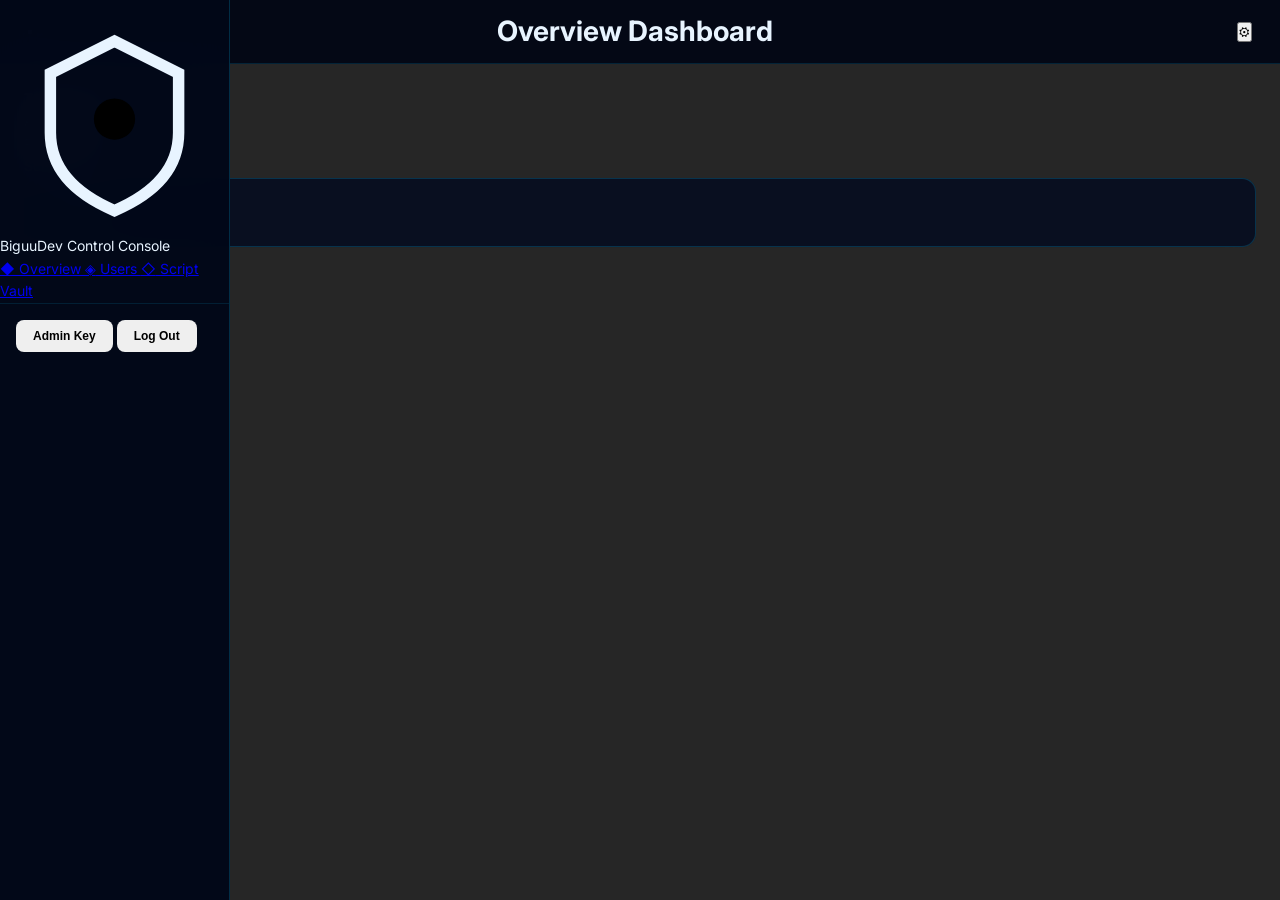
==== commit 31aac5c3: "Update index.html" ====
--- a/index.html
+++ b/index.html
@@ -1,281 +1,280 @@
 <!DOCTYPE html>
-<html lang="en">
+<html lang="si">
 <head>
-  <meta charset="UTF-8" />
-  <meta name="viewport" content="width=device-width, initial-scale=1.0" />
-  <title>BiguuDev - NextGen Admin System</title>
-  <meta name="description" content="BiguuDev Admin Panel v4 - Advanced SaaS Security & Direct Script Execution System" />
-  <link rel="preconnect" href="https://fonts.googleapis.com" />
-  <link rel="preconnect" href="https://fonts.gstatic.com" crossorigin />
-  <link href="https://fonts.googleapis.com/css2?family=Inter:wght@300;400;500;600;700;800;900&display=swap" rel="stylesheet" />
-  <link rel="stylesheet" href="style.css" />
+<meta charset="UTF-8">
+<meta name="viewport" content="width=device-width, initial-scale=1.0, viewport-fit=cover">
+<title>BiguuDev Admin — Control Console</title>
+<link rel="icon" href="data:image/svg+xml,<svg xmlns=%22http://www.w3.org/2000/svg%22 viewBox=%220 0 100 100%22><rect width=%22100%22 height=%22100%22 rx=%2222%22 fill=%22%23060a10%22/><path d=%22M50 18 L78 32 V58 C78 76 64 86 50 92 C36 86 22 76 22 58 V32 Z%22 fill=%22none%22 stroke=%22%2300e5ff%22 stroke-width=%224%22/><circle cx=%2250%22 cy=%2252%22 r=%228%22 fill=%22%23d4af37%22/></svg>">
+<link rel="preconnect" href="https://fonts.googleapis.com">
+<link href="https://fonts.googleapis.com/css2?family=Chakra+Petch:wght@500;600;700&family=Inter:wght@400;500;600;700&family=JetBrains+Mono:wght@400;500;600&display=swap" rel="stylesheet">
+<link rel="stylesheet" href="style.css">
 </head>
 <body>
 
-  <!-- Background Grids & Ambient Glows -->
-  <div class="bg-grid"></div>
-  <div class="ambient-glow ambient-glow-1"></div>
-  <div class="ambient-glow ambient-glow-2"></div>
-  <div class="ambient-glow ambient-glow-3"></div>
-
-  <!-- Mobile Overlay -->
-  <div class="sidebar-overlay" id="sidebarOverlay" onclick="toggleMobileSidebar()"></div>
-
-  <!-- Sidebar -->
-  <aside class="sidebar" id="sidebar">
-    <div class="sidebar-logo">
-      <div class="sidebar-logo-icon">
-        <svg width="20" height="20" viewBox="0 0 24 24" fill="none" stroke="currentColor" stroke-width="2.5"><polygon points="13 2 3 14 12 14 11 22 21 10 12 10 13 2"/></svg>
-      </div>
-      <div class="sidebar-logo-text">
-        <span class="sidebar-logo-name">BiguuDev</span>
-        <span class="sidebar-logo-badge">V4 Direct Core</span>
-      </div>
-    </div>
-
-    <!-- Navigation Menu -->
-    <nav class="menu">
-      <button class="nav-link active" onclick="showPage('dashboard')">
-        <svg class="menu-icon" viewBox="0 0 24 24" fill="none" stroke="currentColor" stroke-width="2"><rect x="3" y="3" width="7" height="7" rx="1"/><rect x="14" y="3" width="7" height="7" rx="1"/><rect x="14" y="14" width="7" height="7" rx="1"/><rect x="3" y="14" width="7" height="7" rx="1"/></svg>
-        <span>Dashboard</span>
-      </button>
-      <button class="nav-link" onclick="showPage('users')">
-        <svg class="menu-icon" viewBox="0 0 24 24" fill="none" stroke="currentColor" stroke-width="2"><path d="M17 21v-2a4 4 0 0 0-4-4H5a4 4 0 0 0-4 4v2"/><circle cx="9" cy="7" r="4"/><path d="M23 21v-2a4 4 0 0 0-3-3.87"/><path d="M16 3.13a4 4 0 0 1 0 7.75"/></svg>
-        <span>Users List</span>
-      </button>
-      <button class="nav-link" onclick="showPage('scripts')">
-        <svg class="menu-icon" viewBox="0 0 24 24" fill="none" stroke="currentColor" stroke-width="2"><path d="M14 2H6a2 2 0 0 0-2 2v16a2 2 0 0 0 2 2h12a2 2 0 0 0 2-2V8z"/><polyline points="14 2 14 8 20 8"/></svg>
-        <span>Script Vault</span>
-      </button>
-      <button class="nav-link" onclick="toggleSettings()">
-        <svg class="menu-icon" viewBox="0 0 24 24" fill="none" stroke="currentColor" stroke-width="2"><circle cx="12" cy="12" r="3"/><path d="M19.4 15a1.65 1.65 0 0 0 .33 1.82l.06.06a2 2 0 0 1-2.83 2.83l-.06-.06a1.65 1.65 0 0 0-1.82-.33 1.65 1.65 0 0 0-1 1.51V21a2 2 0 0 1-4 0v-.09A1.65 1.65 0 0 0 9 19.4a1.65 1.65 0 0 0-1.82.33l-.06.06a2 2 0 0 1-2.83-2.83l.06-.06A1.65 1.65 0 0 0 4.68 15a1.65 1.65 0 0 0-1.51-1H3a2 2 0 0 1 0-4h.09A1.65 1.65 0 0 0 4.6 9a1.65 1.65 0 0 0-.33-1.82l-.06-.06a2 2 0 0 1 2.83-2.83l.06.06A1.65 1.65 0 0 0 9 4.68a1.65 1.65 0 0 0 1-1.51V3a2 2 0 0 1 4 0v.09a1.65 1.65 0 0 0 1 1.51 1.65 1.65 0 0 0 1.82-.33l.06-.06a2 2 0 0 1 2.83 2.83l-.06.06A1.65 1.65 0 0 0 19.4 9a1.65 1.65 0 0 0 1.51 1H21a2 2 0 0 1 0 4h-.09a1.65 1.65 0 0 0-1.51 1z"/></svg>
-        <span>Settings</span>
-      </button>
-    </nav>
-
-    <div class="sidebar-footer">
-      <div class="sidebar-status">
-        <span class="status-dot"></span>
-        <span class="status-text">System Active</span>
-      </div>
-      <div class="sidebar-version">V4.0 Direct Core</div>
-    </div>
-  </aside>
-
-  <!-- Main Container -->
-  <div class="main">
-
-    <!-- Topbar Header -->
-    <header class="topbar">
-      <div class="topbar-left">
-        <button class="mobile-menu-btn" onclick="toggleMobileSidebar()" aria-label="Toggle menu">
-          <svg viewBox="0 0 24 24" fill="none" stroke="currentColor" stroke-width="2" width="22" height="22">
-            <line x1="3" y1="6" x2="21" y2="6"/><line x1="3" y1="12" x2="21" y2="12"/><line x1="3" y1="18" x2="21" y2="18"/>
-          </svg>
-        </button>
-        <div class="topbar-title-wrap">
-          <div class="topbar-dot"></div>
-          <h1 class="page-title" id="pageTitle">Overview Dashboard</h1>
-        </div>
-      </div>
-      <div class="topbar-right">
-        <div class="admin-key-box" id="adminKeyBox" style="display:none;">
-          <input type="password" id="adminKeyInput" placeholder="Admin Key" />
-          <button class="btn btn-blue" onclick="saveAdminKey()">Save</button>
-        </div>
-        <button class="btn btn-red" onclick="logout()" style="padding: 6px 12px; font-size:11px;">Logout</button>
-      </div>
-    </header>
-
-    <!-- Content Sections Pages -->
-    <main class="content">
-
-      <!-- PAGE 1: DASHBOARD -->
-      <section id="dashboard" class="page active">
-        <div class="cards">
-          <div class="card">
-            <div class="card-title">Total Users</div>
-            <div class="card-value" id="stat-total">0</div>
-          </div>
-          <div class="card">
-            <div class="card-title">Active License</div>
-            <div class="card-value" style="color: #00FF88;" id="stat-active">0</div>
-          </div>
-          <div class="card">
-            <div class="card-title">At Risk / Suspicious</div>
-            <div class="card-value" style="color: #FF3B5C;" id="stat-risk">0</div>
-          </div>
-          <div class="card">
-            <div class="card-title">KV Scripts Uploaded</div>
-            <div class="card-value" style="color: #00C2FF;" id="stat-scripts">0</div>
-          </div>
-        </div>
-
-        <div class="form-card" style="max-width:100%;">
-          <h2>Activity Log Overview</h2>
-          <div id="activity-feed" class="activity-feed">
-            <p class="text-muted">Loading live activity system logs...</p>
-          </div>
-        </div>
-      </section>
-
-      <!-- PAGE 2: USERS LIST & ADD USER -->
-      <section id="users" class="page">
-        <div class="toolbar">
-          <input type="text" id="userSearch" class="search-box" placeholder="Search users by name, key or IP..." onkeyup="filterUsers()" />
-          <button class="btn btn-gold" onclick="openAddUserModal()">+ Add New User</button>
-        </div>
-
-        <div class="table-container">
-          <table>
-            <thead>
-              <tr>
-                <th>Username</th>
-                <th>Access Key</th>
-                <th>IP / ASN</th>
-                <th>Status</th>
-                <th>Risk Count</th>
-                <th>Action</th>
-              </tr>
-            </thead>
-            <tbody id="usersList">
-              <!-- Rendered Dynamically -->
-            </tbody>
-          </table>
-        </div>
-      </section>
-
-      <!-- PAGE 3: DEDICATED INDIVIDUAL USER CONTROL PAGE -->
-      <section id="user-detail" class="page">
-        <div class="detail-header">
-          <button class="btn btn-gray" onclick="showPage('users')">← Back to Users List</button>
-          <h2 id="detail-username" class="user-detail-title">User Control Panel</h2>
-        </div>
-
-        <div class="user-detail-grid">
-          <!-- Profile Card -->
-          <div class="card detail-card">
-            <div class="card-title">User Info Profile</div>
-            <div class="info-row"><span>Username:</span> <strong id="detail-profile-username">—</strong></div>
-            <div class="info-row"><span>Access Key:</span> <code id="detail-profile-key" class="mono">—</code></div>
-            <div class="info-row"><span>Account Status:</span> <span id="detail-profile-status" class="badge active">—</span></div>
-            <div class="info-row"><span>Expire Date:</span> <span id="detail-profile-expire">—</span></div>
-            <div class="info-row"><span>Created:</span> <span id="detail-profile-created">—</span></div>
-            <div class="info-row"><span>Last Seen:</span> <span id="detail-profile-lastseen">—</span></div>
-          </div>
-
-          <!-- Security & Device Binding Card -->
-          <div class="card detail-card">
-            <div class="card-title">Security & Network Bindings</div>
-            <div class="info-row"><span>Primary IP (ip1):</span> <span id="detail-sec-ip1">—</span></div>
-            <div class="info-row"><span>ASN Network:</span> <span id="detail-sec-ip1asn">—</span></div>
-            <div class="info-row"><span>Country:</span> <span id="detail-sec-ip1country">—</span></div>
-            <div class="info-row"><span>Secondary IP (ip2):</span> <span id="detail-sec-ip2">—</span></div>
-            <div class="info-row"><span>Device User-Agent:</span> <span id="detail-sec-device" class="mono text-muted">—</span></div>
-            <div class="info-row"><span>Hard Locked:</span> <span id="detail-lock-badge" class="badge">—</span></div>
-            <div class="info-row"><span>Risk Flag:</span> <span id="detail-risk-badge" class="badge">—</span></div>
-          </div>
-        </div>
-
-        <!-- SCRIPT ACCESS CONTROL SECTION (DYNAMIC CHECKBOX SELECTOR) -->
-        <div class="form-card" style="max-width:100%; margin-top:20px;">
-          <h2>Script Access Permissions (Worker Integration)</h2>
-          <p class="text-muted" style="margin-bottom:15px; font-size:12px;">
-            Tick the scripts this user is allowed to run. Un-ticked scripts will be blocked automatically by Cloudflare Worker with a "Script Not Allowed" response.
-          </p>
-          
-          <div id="scriptAccessCheckboxGrid" class="script-checkbox-grid">
-            <!-- Dynamic checkboxes generated by app.js -->
-          </div>
-
-          <div style="margin-top:18px;">
-            <button class="btn btn-gold" onclick="saveUserScriptAccess()">Save Allowed Scripts</button>
-          </div>
-        </div>
-
-        <!-- CONTROL ACTIONS GRID -->
-        <div class="form-card" style="max-width:100%; margin-top:20px;">
-          <h2>User Management Controls</h2>
-          <div class="user-action-buttons">
-            <button class="btn btn-blue" onclick="detailToggleStatus()">Toggle Active / Disable</button>
-            <button class="btn btn-blue" onclick="detailChangeKey()">Change Key</button>
-            <button class="btn btn-green" onclick="detailResetSecurity()">Reset Security & Devices</button>
-            <button class="btn btn-red" onclick="detailLockUser()">Hard Lock User Access</button>
-            <button class="btn btn-green" onclick="detailUnlockUser()">Unlock User</button>
-            <button class="btn btn-red" style="background:#ff3b5c; color:#fff;" onclick="detailDelete()">Delete Account Permanently</button>
-          </div>
-        </div>
-
-        <!-- RISK LOGS HISTORY -->
-        <div class="form-card" style="max-width:100%; margin-top:20px;">
-          <h2>Risk Event Records</h2>
-          <div id="detail-risk-events" class="risk-events-container">
-            <p class="text-muted">No security risk events logged for this user.</p>
-          </div>
-        </div>
-      </section>
-
-      <!-- PAGE 4: SCRIPT VAULT -->
-      <section id="scripts" class="page">
-        <div class="toolbar">
-          <h2>KV Storage Scripts</h2>
-          <button class="btn btn-gold" onclick="openScriptUpload()">+ Upload Script (.js)</button>
-        </div>
-
-        <div id="scriptsList" class="scripts-grid">
-          <!-- Rendered scripts -->
-        </div>
-      </section>
-
-    </main>
-  </div>
-
-  <!-- MODAL: ADD USER -->
-  <div class="modal" id="addUserModal">
-    <div class="modal-box">
-      <h2>Create New User</h2>
-      <div class="form">
-        <div class="form-group form-full">
-          <label>Username</label>
-          <input type="text" id="addUsername" placeholder="e.g. JohnDoe" />
-        </div>
-        <div class="form-group form-full">
-          <label>Access Key (Leave empty to auto-generate)</label>
-          <input type="text" id="addCustomKey" placeholder="e.g. BIGUU-98321" />
-        </div>
-        <div class="form-group form-full">
-          <label>Expire Days</label>
-          <input type="number" id="addExpireDays" value="30" />
-        </div>
-      </div>
-      <div style="margin-top:20px; display:flex; gap:10px; justify-content:flex-end;">
-        <button class="btn btn-gray" onclick="closeAddUserModal()">Cancel</button>
-        <button class="btn btn-gold" onclick="submitCreateUser()">Create User</button>
-      </div>
-    </div>
-  </div>
-
-  <!-- MODAL: UPLOAD SCRIPT -->
-  <div class="modal" id="uploadModal">
-    <div class="modal-box" style="max-width: 680px;">
-      <h2>Upload JS Script to Worker KV</h2>
-      <div class="form">
-        <div class="form-group form-full">
-          <label>Script File Name (Must end with .js)</label>
-          <input type="text" id="scriptName" placeholder="e.g. vip_bypass.js" />
-        </div>
-        <div class="form-group form-full">
-          <label>JS Source Code</label>
-          <textarea id="scriptContent" rows="12" style="font-family:monospace; font-size:12px;" placeholder="// Paste JS code here..."></textarea>
-        </div>
-      </div>
-      <div style="margin-top:20px; display:flex; gap:10px; justify-content:flex-end;">
-        <button class="btn btn-gray" onclick="closeModal()">Cancel</button>
-        <button class="btn btn-gold" onclick="uploadScript()">Upload Script</button>
-      </div>
-    </div>
-  </div>
-
-  <script src="app.js"></script>
+<!-- ================= SIDEBAR ================= -->
+<aside id="sidebar" class="sidebar">
+  <div class="brand">
+    <div class="brand-mark">
+      <svg viewBox="0 0 100 100"><path d="M50 18 L78 32 V58 C78 76 64 86 50 92 C36 86 22 76 22 58 V32 Z" fill="none" stroke="currentColor" stroke-width="5"/><circle cx="50" cy="52" r="9" class="brand-dot"/></svg>
+    </div>
+    <div class="brand-text">
+      <span class="brand-name">BiguuDev</span>
+      <span class="brand-sub">Control Console</span>
+    </div>
+  </div>
+
+  <nav class="nav">
+    <a href="#" class="nav-link active" onclick="showPage('dashboard')">
+      <span class="nav-ico">◆</span> Overview
+    </a>
+    <a href="#" class="nav-link" onclick="showPage('users')">
+      <span class="nav-ico">◈</span> Users
+    </a>
+    <a href="#" class="nav-link" onclick="showPage('scripts')">
+      <span class="nav-ico">◇</span> Script Vault
+    </a>
+  </nav>
+
+  <div class="sidebar-footer">
+    <button class="btn btn-ghost" onclick="toggleSettings()">Admin Key</button>
+    <button class="btn btn-ghost btn-danger-ghost" onclick="logout()">Log Out</button>
+  </div>
+</aside>
+<div id="sidebarOverlay" class="sidebar-overlay" onclick="toggleMobileSidebar()"></div>
+
+<!-- ================= TOPBAR ================= -->
+<header class="topbar">
+  <button class="icon-btn" onclick="toggleMobileSidebar()" aria-label="Menu">
+    <span></span><span></span><span></span>
+  </button>
+  <h1 id="pageTitle">Overview Dashboard</h1>
+  <button class="icon-btn" onclick="toggleSettings()" aria-label="Settings">⚙</button>
+</header>
+
+<!-- Admin key box -->
+<div id="adminKeyBox" class="admin-key-box" style="display:none;">
+  <input id="adminKeyInput" type="password" placeholder="Enter Admin Key" autocomplete="off">
+  <button class="btn btn-gold" onclick="saveAdminKey()">Save</button>
+</div>
+
+<!-- ================= MAIN ================= -->
+<main class="content">
+
+  <!-- ---------- DASHBOARD ---------- -->
+  <section id="dashboard" class="page active">
+    <div class="stat-grid">
+      <div class="stat-card">
+        <span class="stat-label">Total Users</span>
+        <span id="stat-total" class="stat-value">0</span>
+      </div>
+      <div class="stat-card accent-cyan">
+        <span class="stat-label">Active</span>
+        <span id="stat-active" class="stat-value">0</span>
+      </div>
+      <div class="stat-card accent-danger">
+        <span class="stat-label">Risk Flags</span>
+        <span id="stat-risk" class="stat-value">0</span>
+      </div>
+      <div class="stat-card accent-gold">
+        <span class="stat-label">Scripts</span>
+        <span id="stat-scripts" class="stat-value">0</span>
+      </div>
+    </div>
+
+    <div class="card">
+      <div class="card-title">Live Activity</div>
+      <div id="activity-feed"></div>
+    </div>
+  </section>
+
+  <!-- ---------- USERS ---------- -->
+  <section id="users" class="page">
+    <div class="toolbar">
+      <input id="userSearch" class="search-input" type="text" placeholder="Search username or key…" oninput="filterUsers()">
+      <button class="btn btn-gold" onclick="openAddUserModal()">+ New User</button>
+    </div>
+
+    <div class="table-wrap card">
+      <table class="data-table">
+        <thead>
+          <tr>
+            <th>Username</th>
+            <th>Key</th>
+            <th>IP</th>
+            <th>Status</th>
+            <th>Risk</th>
+            <th></th>
+          </tr>
+        </thead>
+        <tbody id="usersList">
+          <tr><td colspan="6" style="text-align:center;">Loading users…</td></tr>
+        </tbody>
+      </table>
+    </div>
+  </section>
+
+  <!-- ---------- USER DETAIL ---------- -->
+  <section id="user-detail" class="page">
+    <button class="btn btn-ghost back-btn" onclick="showPage('users')">← Back to Users</button>
+    <h2 id="detail-username" class="detail-heading">Control Panel</h2>
+
+    <div class="card">
+      <div class="card-title">Profile</div>
+      <div class="info-row"><span>Username</span><strong id="detail-profile-username">—</strong></div>
+      <div class="info-row"><span>Key</span><strong id="detail-profile-key" class="mono">—</strong></div>
+      <div class="info-row"><span>Status</span><strong id="detail-profile-status">—</strong></div>
+      <div class="info-row"><span>Expires</span><strong id="detail-profile-expire">—</strong></div>
+      <div class="info-row"><span>Created</span><strong id="detail-profile-created">—</strong></div>
+      <div class="info-row"><span>Last Seen</span><strong id="detail-profile-lastseen">—</strong></div>
+    </div>
+
+    <div class="card">
+      <div class="card-title">
+        Device &amp; Network Binding
+        <span class="badge-pair">
+          <span id="detail-lock-badge" class="badge">—</span>
+          <span id="detail-risk-badge" class="badge">—</span>
+        </span>
+      </div>
+      <div class="info-row"><span>IP Address</span><strong id="detail-sec-ip1" class="mono">—</strong></div>
+      <div class="info-row"><span>Carrier / ISP</span><strong id="detail-sec-ip1asn">—</strong></div>
+      <div class="info-row"><span>Country</span><strong id="detail-sec-ip1country">—</strong></div>
+      <div class="info-row"><span>Secondary IP</span><strong id="detail-sec-ip2" class="mono">—</strong></div>
+      <div class="info-row"><span>Device Model</span><strong id="detail-sec-device">—</strong></div>
+    </div>
+
+    <div class="card">
+      <div class="card-title">Script Access</div>
+      <div id="scriptAccessCheckboxGrid" class="script-checkbox-grid"></div>
+      <button class="btn btn-gold" style="margin-top:12px;width:100%;" onclick="saveUserScriptAccess()">Save Script Access</button>
+    </div>
+
+    <div class="card">
+      <div class="card-title">Risk Log</div>
+      <div id="detail-risk-events"></div>
+    </div>
+
+    <div class="card">
+      <div class="card-title">Actions</div>
+      <div class="action-grid">
+        <button class="btn btn-blue" onclick="detailToggleStatus()">Toggle Status</button>
+        <button class="btn btn-blue" onclick="detailChangeKey()">Change Key</button>
+        <button class="btn btn-blue" onclick="detailResetSecurity()">Reset Binding</button>
+        <button class="btn btn-gold" onclick="detailUnlockUser()">Unlock User</button>
+        <button class="btn btn-red" onclick="detailLockUser()">Lock User</button>
+        <button class="btn btn-red" onclick="detailDelete()">Delete User</button>
+      </div>
+    </div>
+  </section>
+
+  <!-- ---------- SCRIPTS ---------- -->
+  <section id="scripts" class="page">
+    <div class="toolbar">
+      <span class="text-muted">KV Script Storage</span>
+      <button class="btn btn-gold" onclick="openScriptUpload()">+ Upload Script</button>
+    </div>
+    <div id="scriptsList" class="scripts-grid"></div>
+  </section>
+
+</main>
+
+<!-- ================= MODALS ================= -->
+<div id="uploadModal" class="modal-overlay">
+  <div class="modal">
+    <div class="modal-title">Upload Script</div>
+    <label class="field-label">Script Name (e.g. VMC.js)</label>
+    <input id="scriptName" type="text" placeholder="VMC.js">
+    <label class="field-label">Script Content</label>
+    <textarea id="scriptContent" rows="8" placeholder="// paste script logic here"></textarea>
+    <div class="modal-actions">
+      <button class="btn btn-ghost" onclick="closeModal()">Cancel</button>
+      <button class="btn btn-gold" onclick="uploadScript()">Upload</button>
+    </div>
+  </div>
+</div>
+
+<div id="addUserModal" class="modal-overlay">
+  <div class="modal">
+    <div class="modal-title">New User</div>
+    <label class="field-label">Username</label>
+    <input id="addUsername" type="text" placeholder="e.g. kasun_99">
+    <label class="field-label">Custom Key (optional)</label>
+    <input id="addCustomKey" type="text" placeholder="Leave blank to auto-generate">
+    <label class="field-label">Expire (days)</label>
+    <input id="addExpireDays" type="number" value="30" min="1">
+    <div class="modal-actions">
+      <button class="btn btn-ghost" onclick="closeAddUserModal()">Cancel</button>
+      <button class="btn btn-gold" onclick="submitCreateUser()">Create</button>
+    </div>
+  </div>
+</div>
+
+<script src="app.js"></script>
+
+<!-- ================================================================
+     Display-only enhancement layer.
+     Does not touch app.js — just formats what it renders:
+     ASN → carrier name, iPhone identifier → marketing name.
+     Extend ASN_CARRIERS / DEVICE_MODELS below as needed.
+==================================================================== -->
+<script>
+(function () {
+  // Sri Lankan carrier ASNs (verified against public BGP/whois records)
+  const ASN_CARRIERS = {
+    18001: "Dialog",
+    132045: "Dialog (Airtel)",
+    9329: "SLT / Mobitel",
+    45489: "SLT / Mobitel",
+    17470: "Hutch",
+    132447: "Hutch"
+  };
+
+  function carrierFromASN(asn) {
+    if (!asn) return "—";
+    if (ASN_CARRIERS[asn]) return ASN_CARRIERS[asn];
+    return "AS" + asn;
+  }
+
+  // Apple hardware identifier → marketing name.
+  // Covers iPhone 6s through 16-series. Add new entries as Apple
+  // releases new identifiers (e.g. next year's iPhone 17 series).
+  const DEVICE_MODELS = {
+    "iPhone8,1": "iPhone 6s", "iPhone8,2": "iPhone 6s Plus", "iPhone8,4": "iPhone SE (1st gen)",
+    "iPhone9,1": "iPhone 7", "iPhone9,3": "iPhone 7", "iPhone9,2": "iPhone 7 Plus", "iPhone9,4": "iPhone 7 Plus",
+    "iPhone10,1": "iPhone 8", "iPhone10,4": "iPhone 8", "iPhone10,2": "iPhone 8 Plus", "iPhone10,5": "iPhone 8 Plus",
+    "iPhone10,3": "iPhone X", "iPhone10,6": "iPhone X",
+    "iPhone11,2": "iPhone XS", "iPhone11,4": "iPhone XS Max", "iPhone11,6": "iPhone XS Max", "iPhone11,8": "iPhone XR",
+    "iPhone12,1": "iPhone 11", "iPhone12,3": "iPhone 11 Pro", "iPhone12,5": "iPhone 11 Pro Max", "iPhone12,8": "iPhone SE (2nd gen)",
+    "iPhone13,1": "iPhone 12 mini", "iPhone13,2": "iPhone 12", "iPhone13,3": "iPhone 12 Pro", "iPhone13,4": "iPhone 12 Pro Max",
+    "iPhone14,4": "iPhone 13 mini", "iPhone14,5": "iPhone 13", "iPhone14,2": "iPhone 13 Pro", "iPhone14,3": "iPhone 13 Pro Max", "iPhone14,6": "iPhone SE (3rd gen)",
+    "iPhone14,7": "iPhone 14", "iPhone14,8": "iPhone 14 Plus", "iPhone15,2": "iPhone 14 Pro", "iPhone15,3": "iPhone 14 Pro Max",
+    "iPhone15,4": "iPhone 15", "iPhone15,5": "iPhone 15 Plus", "iPhone16,1": "iPhone 15 Pro", "iPhone16,2": "iPhone 15 Pro Max",
+    "iPhone17,3": "iPhone 16", "iPhone17,4": "iPhone 16 Plus", "iPhone17,1": "iPhone 16 Pro", "iPhone17,2": "iPhone 16 Pro Max", "iPhone17,5": "iPhone 16e"
+  };
+
+  function deviceModelName(raw) {
+    if (!raw) return "—";
+    if (DEVICE_MODELS[raw]) return DEVICE_MODELS[raw];
+    if (/^iPad/.test(raw)) return raw + " (iPad)";
+    if (/^iPod/.test(raw)) return raw + " (iPod touch)";
+    return raw; // unknown identifier — show raw so nothing is hidden
+  }
+
+  // Wrap viewUserDetail (already defined by app.js) so the two fields
+  // it fills get reformatted right after app.js populates them.
+  if (typeof viewUserDetail === "function") {
+    const _origViewUserDetail = viewUserDetail;
+    viewUserDetail = async function (key) {
+      await _origViewUserDetail(key);
+      if (currentUser && currentUser.security) {
+        const asnEl = document.getElementById("detail-sec-ip1asn");
+        if (asnEl) asnEl.textContent = carrierFromASN(currentUser.security.ip1Asn);
+        const devEl = document.getElementById("detail-sec-device");
+        if (devEl) devEl.textContent = deviceModelName(currentUser.security.uaDevice);
+      }
+    };
+  }
+})();
+</script>
 </body>
 </html>
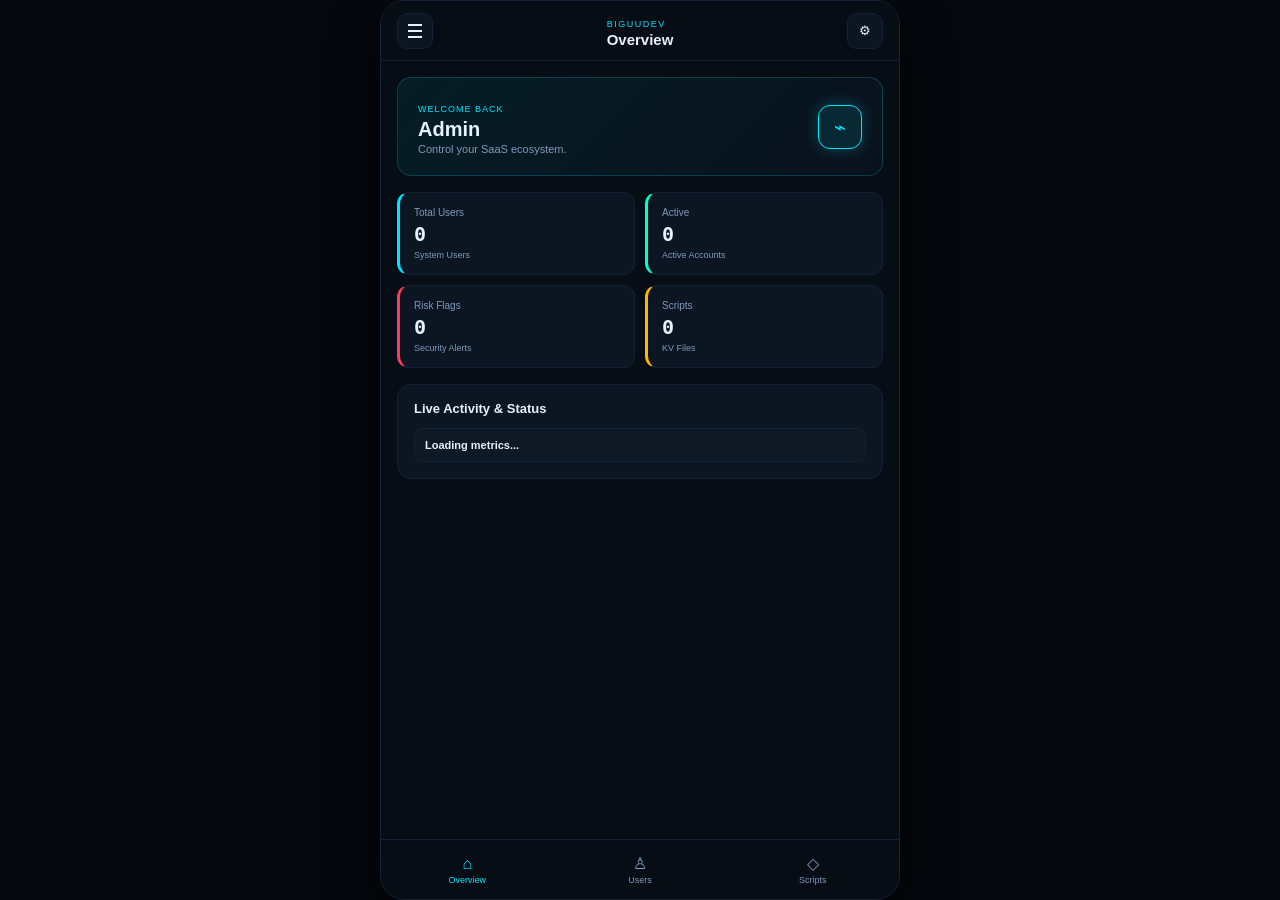
==== commit 0e4dca4a: "Update index.html" ====
--- a/index.html
+++ b/index.html
@@ -1,280 +1,238 @@
 <!DOCTYPE html>
-<html lang="si">
+<html lang="en">
 <head>
-<meta charset="UTF-8">
-<meta name="viewport" content="width=device-width, initial-scale=1.0, viewport-fit=cover">
-<title>BiguuDev Admin — Control Console</title>
-<link rel="icon" href="data:image/svg+xml,<svg xmlns=%22http://www.w3.org/2000/svg%22 viewBox=%220 0 100 100%22><rect width=%22100%22 height=%22100%22 rx=%2222%22 fill=%22%23060a10%22/><path d=%22M50 18 L78 32 V58 C78 76 64 86 50 92 C36 86 22 76 22 58 V32 Z%22 fill=%22none%22 stroke=%22%2300e5ff%22 stroke-width=%224%22/><circle cx=%2250%22 cy=%2252%22 r=%228%22 fill=%22%23d4af37%22/></svg>">
-<link rel="preconnect" href="https://fonts.googleapis.com">
-<link href="https://fonts.googleapis.com/css2?family=Chakra+Petch:wght@500;600;700&family=Inter:wght@400;500;600;700&family=JetBrains+Mono:wght@400;500;600&display=swap" rel="stylesheet">
-<link rel="stylesheet" href="style.css">
+  <meta charset="UTF-8">
+  <meta name="viewport" content="width=device-width, initial-scale=1, viewport-fit=cover">
+  <meta name="theme-color" content="#05080d">
+  <title>BiguuDev — SaaS Admin</title>
+  <link rel="stylesheet" href="style.css">
 </head>
 <body>
-
-<!-- ================= SIDEBAR ================= -->
-<aside id="sidebar" class="sidebar">
-  <div class="brand">
-    <div class="brand-mark">
-      <svg viewBox="0 0 100 100"><path d="M50 18 L78 32 V58 C78 76 64 86 50 92 C36 86 22 76 22 58 V32 Z" fill="none" stroke="currentColor" stroke-width="5"/><circle cx="50" cy="52" r="9" class="brand-dot"/></svg>
-    </div>
-    <div class="brand-text">
-      <span class="brand-name">BiguuDev</span>
-      <span class="brand-sub">Control Console</span>
-    </div>
-  </div>
-
-  <nav class="nav">
-    <a href="#" class="nav-link active" onclick="showPage('dashboard')">
-      <span class="nav-ico">◆</span> Overview
-    </a>
-    <a href="#" class="nav-link" onclick="showPage('users')">
-      <span class="nav-ico">◈</span> Users
-    </a>
-    <a href="#" class="nav-link" onclick="showPage('scripts')">
-      <span class="nav-ico">◇</span> Script Vault
-    </a>
-  </nav>
-
-  <div class="sidebar-footer">
-    <button class="btn btn-ghost" onclick="toggleSettings()">Admin Key</button>
-    <button class="btn btn-ghost btn-danger-ghost" onclick="logout()">Log Out</button>
-  </div>
-</aside>
-<div id="sidebarOverlay" class="sidebar-overlay" onclick="toggleMobileSidebar()"></div>
-
-<!-- ================= TOPBAR ================= -->
-<header class="topbar">
-  <button class="icon-btn" onclick="toggleMobileSidebar()" aria-label="Menu">
-    <span></span><span></span><span></span>
-  </button>
-  <h1 id="pageTitle">Overview Dashboard</h1>
-  <button class="icon-btn" onclick="toggleSettings()" aria-label="Settings">⚙</button>
-</header>
-
-<!-- Admin key box -->
-<div id="adminKeyBox" class="admin-key-box" style="display:none;">
-  <input id="adminKeyInput" type="password" placeholder="Enter Admin Key" autocomplete="off">
-  <button class="btn btn-gold" onclick="saveAdminKey()">Save</button>
-</div>
-
-<!-- ================= MAIN ================= -->
-<main class="content">
-
-  <!-- ---------- DASHBOARD ---------- -->
-  <section id="dashboard" class="page active">
-    <div class="stat-grid">
-      <div class="stat-card">
-        <span class="stat-label">Total Users</span>
-        <span id="stat-total" class="stat-value">0</span>
+  <div class="app-shell">
+
+    <header class="topbar">
+      <button class="icon-btn" id="menuBtn" aria-label="Menu">
+        <span></span><span></span><span></span>
+      </button>
+      <div class="top-title">
+        <small>BIGUUDEV</small>
+        <h1 id="pageTitle">Overview</h1>
       </div>
-      <div class="stat-card accent-cyan">
-        <span class="stat-label">Active</span>
-        <span id="stat-active" class="stat-value">0</span>
-      </div>
-      <div class="stat-card accent-danger">
-        <span class="stat-label">Risk Flags</span>
-        <span id="stat-risk" class="stat-value">0</span>
-      </div>
-      <div class="stat-card accent-gold">
-        <span class="stat-label">Scripts</span>
-        <span id="stat-scripts" class="stat-value">0</span>
+      <button class="icon-btn" id="settingsBtn" aria-label="Settings" onclick="showPage('settings')">⚙</button>
+    </header>
+
+    <main class="screen">
+
+      <!-- OVERVIEW -->
+      <section class="page active" data-page="overview">
+        <div class="hero">
+          <div>
+            <span class="eyebrow">WELCOME BACK</span>
+            <h2>Admin</h2>
+            <p>Control your SaaS ecosystem.</p>
+          </div>
+          <div class="shield">
+            <span>⌁</span>
+          </div>
+        </div>
+
+        <div class="stats-grid">
+          <article class="stat-card cyan">
+            <span>Total Users</span><strong id="stat-total">0</strong><em>System Users</em>
+          </article>
+          <article class="stat-card green">
+            <span>Active</span><strong id="stat-active">0</strong><em>Active Accounts</em>
+          </article>
+          <article class="stat-card red">
+            <span>Risk Flags</span><strong id="stat-risk">0</strong><em>Security Alerts</em>
+          </article>
+          <article class="stat-card gold">
+            <span>Scripts</span><strong id="stat-scripts">0</strong><em>KV Files</em>
+          </article>
+        </div>
+
+        <article class="card activity-card">
+          <div class="section-head"><h3>Live Activity & Status</h3></div>
+          <div class="activity-list" id="activity-feed">
+            <div class="activity"><div><b>Loading metrics...</b></div></div>
+          </div>
+        </article>
+      </section>
+
+      <!-- USERS -->
+      <section class="page" data-page="users">
+        <div class="search-row">
+          <div class="search"><span>⌕</span><input id="userSearch" placeholder="Search username or key..." oninput="filterUsers()"></div>
+          <button class="filter-btn" onclick="loadUsers()">↻</button>
+        </div>
+        <button class="primary full" id="newUserBtn" onclick="openAddUserModal()">＋ New User</button>
+
+        <div class="user-list" id="usersList" style="display:grid; gap:9px; margin-top:12px;">
+          <!-- Dynamic Users Render Here -->
+        </div>
+      </section>
+
+      <!-- USER DETAIL -->
+      <section class="page" data-page="detail">
+        <button class="back" data-page-target="users" onclick="showPage('users')">‹ Users</button>
+        <div class="profile-head">
+          <div class="avatar big cyan-avatar" id="detail-profile-avatar">U</div>
+          <div><span class="eyebrow">USER PROFILE</span><h2 id="detail-profile-username">—</h2><small id="detail-profile-key" class="mono">—</small></div>
+          <span class="badge active" id="detail-profile-status">Active</span>
+        </div>
+
+        <article class="card">
+          <div class="section-head"><h3 id="detail-username">Profile Control</h3><span class="mini-status">SECURE</span></div>
+          <div class="info"><span>Key</span><b class="mono" id="detail-profile-key-val">—</b></div>
+          <div class="info"><span>Expire Time</span><b id="detail-profile-expire">—</b></div>
+          <div class="info"><span>Created</span><b id="detail-profile-created">—</b></div>
+          <div class="info"><span>Last Seen</span><b id="detail-profile-lastseen">—</b></div>
+        </article>
+
+        <article class="card">
+          <div class="section-head"><h3>Device & Network</h3><span class="badge low" id="detail-risk-badge">Clean</span></div>
+          <div class="info"><span>IP Address (1)</span><b class="mono" id="detail-sec-ip1">—</b></div>
+          <div class="info"><span>ASN / ISP</span><b id="detail-sec-ip1asn">—</b></div>
+          <div class="info"><span>Country</span><b id="detail-sec-ip1country">—</b></div>
+          <div class="info"><span>IP Address (2)</span><b class="mono" id="detail-sec-ip2">—</b></div>
+          <div class="info"><span>Device Agent</span><b id="detail-sec-device">—</b></div>
+          <div class="info"><span>Hard Lock</span><span class="badge" id="detail-lock-badge">No</span></div>
+        </article>
+
+        <!-- Dynamic Script Access Permissions Checkboxes -->
+        <article class="card">
+          <div class="section-head"><h3>Assigned Scripts Access</h3></div>
+          <div id="scriptAccessCheckboxGrid" style="display:grid; gap:8px; margin-bottom:12px;"></div>
+          <button class="primary full" onclick="saveUserScriptAccess()">Save Script Permissions</button>
+        </article>
+
+        <article class="card">
+          <div class="section-head"><h3>Risk Events Log</h3></div>
+          <div id="detail-risk-events"></div>
+        </article>
+
+        <article class="card">
+          <div class="section-head"><h3>Actions</h3></div>
+          <div class="action-grid">
+            <button class="outline cyan-action" onclick="detailToggleStatus()">⇄ Toggle Status</button>
+            <button class="outline gold-action" onclick="detailChangeKey()">◉ Change Key</button>
+            <button class="outline green-action" onclick="detailUnlockUser()">🔓 Unlock & Reset</button>
+            <button class="outline red-action" onclick="detailLockUser()">🔒 Hard Lock</button>
+          </div>
+          <button class="danger full" style="margin-top:10px;" onclick="detailDelete()">Delete User Permanently</button>
+        </article>
+      </section>
+
+      <!-- SCRIPTS -->
+      <section class="page" data-page="scripts">
+        <div class="search-row">
+          <div class="search"><span>⌕</span><input placeholder="Search scripts..."></div>
+          <button class="filter-btn" onclick="openScriptUpload()">＋</button>
+        </div>
+        <div class="tabs"><button class="active">All Scripts in KV</button></div>
+        <div class="script-list" id="scriptsList">
+          <!-- Dynamic Scripts Render Here -->
+        </div>
+      </section>
+
+      <!-- SETTINGS -->
+      <section class="page" data-page="settings">
+        <div class="back" data-page-target="overview" onclick="showPage('overview')">‹ Back</div>
+        <div class="page-intro left"><span class="eyebrow">SYSTEM</span><h2>Settings</h2><p>Manage security and API preferences.</p></div>
+        <article class="card setting-card">
+          <h3>Security</h3>
+          <div class="setting" onclick="toggleSettings()" style="cursor:pointer;"><span>⚿ <b>Change Admin Key</b></span><span>›</span></div>
+        </article>
+        <div id="adminKeyBox" style="display:none; flex-direction:column; gap:8px; margin-bottom:12px;">
+          <input type="password" id="adminKeyInput" placeholder="Enter new Admin Key" class="form-card" style="padding:10px; width:100%;">
+          <button class="primary full" onclick="saveAdminKey()">Save Key</button>
+        </div>
+        <button class="danger full" onclick="logout()">Log Out</button>
+      </section>
+
+    </main>
+
+    <nav class="bottom-nav">
+      <button class="nav-item active" data-page-target="overview" onclick="showPage('overview')"><span>⌂</span>Overview</button>
+      <button class="nav-item" data-page-target="users" onclick="showPage('users')"><span>♙</span>Users</button>
+      <button class="nav-item" data-page-target="scripts" onclick="showPage('scripts')"><span>◇</span>Scripts</button>
+    </nav>
+
+    <aside class="drawer" id="drawer">
+      <div class="drawer-head"><b>BiguuDev</b><button id="closeDrawer" onclick="closeDrawer()">×</button></div>
+      <button data-page-target="overview" onclick="showPage('overview')">⌂ Overview</button>
+      <button data-page-target="users" onclick="showPage('users')">♙ Users</button>
+      <button data-page-target="scripts" onclick="showPage('scripts')">◇ Script Vault</button>
+      <button data-page-target="settings" onclick="showPage('settings')">⚙ Settings</button>
+    </aside>
+    <div class="scrim" id="scrim" onclick="closeDrawer()"></div>
+
+    <!-- SCRIPT UPLOAD MODAL (Drag & Drop Support) -->
+    <div class="scrim" id="uploadModal" style="display:none; z-index:150;">
+      <div class="form-card" style="width: 90%; max-width: 440px; margin: auto; position: absolute; top: 50%; left: 50%; transform: translate(-50%, -50%); background: #070d14; border: 1px solid var(--cyan);">
+        <div class="section-head">
+          <h3>Upload Script (.js / .json)</h3>
+          <button class="icon-btn" onclick="closeModal()" style="width:30px; height:30px;">×</button>
+        </div>
+        <label>Script Name (ID)<input id="scriptName" placeholder="e.g. tool.js"></label>
+        
+        <label>Drag & Drop File or Browse</label>
+        <div id="dropZone" style="border: 2px dashed var(--line-cyan); border-radius: 11px; padding: 20px; text-align: center; background: rgba(0,229,255,0.02); margin-top: 7px; margin-bottom: 13px; cursor: pointer;">
+          <span style="font-size: 24px; color: var(--cyan); display: block; margin-bottom: 5px;">📁</span>
+          <span style="font-size: 11px; color: var(--muted);">Drop .js / .json file here, or click to select</span>
+          <input type="file" id="fileInput" accept=".js,.json,.txt" style="display: none;">
+        </div>
+
+        <textarea id="scriptContent" placeholder="// Paste code here..." style="height:100px; font-family:var(--mono);"></textarea>
+        
+        <div style="display:flex; gap:10px; margin-top:15px;">
+          <button class="primary full" onclick="uploadScript()">Upload</button>
+          <button class="danger full" onclick="closeModal()" style="background:transparent; border-color:var(--line); color:var(--muted);">Cancel</button>
+        </div>
       </div>
     </div>
 
-    <div class="card">
-      <div class="card-title">Live Activity</div>
-      <div id="activity-feed"></div>
-    </div>
-  </section>
-
-  <!-- ---------- USERS ---------- -->
-  <section id="users" class="page">
-    <div class="toolbar">
-      <input id="userSearch" class="search-input" type="text" placeholder="Search username or key…" oninput="filterUsers()">
-      <button class="btn btn-gold" onclick="openAddUserModal()">+ New User</button>
-    </div>
-
-    <div class="table-wrap card">
-      <table class="data-table">
-        <thead>
-          <tr>
-            <th>Username</th>
-            <th>Key</th>
-            <th>IP</th>
-            <th>Status</th>
-            <th>Risk</th>
-            <th></th>
-          </tr>
-        </thead>
-        <tbody id="usersList">
-          <tr><td colspan="6" style="text-align:center;">Loading users…</td></tr>
-        </tbody>
-      </table>
-    </div>
-  </section>
-
-  <!-- ---------- USER DETAIL ---------- -->
-  <section id="user-detail" class="page">
-    <button class="btn btn-ghost back-btn" onclick="showPage('users')">← Back to Users</button>
-    <h2 id="detail-username" class="detail-heading">Control Panel</h2>
-
-    <div class="card">
-      <div class="card-title">Profile</div>
-      <div class="info-row"><span>Username</span><strong id="detail-profile-username">—</strong></div>
-      <div class="info-row"><span>Key</span><strong id="detail-profile-key" class="mono">—</strong></div>
-      <div class="info-row"><span>Status</span><strong id="detail-profile-status">—</strong></div>
-      <div class="info-row"><span>Expires</span><strong id="detail-profile-expire">—</strong></div>
-      <div class="info-row"><span>Created</span><strong id="detail-profile-created">—</strong></div>
-      <div class="info-row"><span>Last Seen</span><strong id="detail-profile-lastseen">—</strong></div>
-    </div>
-
-    <div class="card">
-      <div class="card-title">
-        Device &amp; Network Binding
-        <span class="badge-pair">
-          <span id="detail-lock-badge" class="badge">—</span>
-          <span id="detail-risk-badge" class="badge">—</span>
-        </span>
-      </div>
-      <div class="info-row"><span>IP Address</span><strong id="detail-sec-ip1" class="mono">—</strong></div>
-      <div class="info-row"><span>Carrier / ISP</span><strong id="detail-sec-ip1asn">—</strong></div>
-      <div class="info-row"><span>Country</span><strong id="detail-sec-ip1country">—</strong></div>
-      <div class="info-row"><span>Secondary IP</span><strong id="detail-sec-ip2" class="mono">—</strong></div>
-      <div class="info-row"><span>Device Model</span><strong id="detail-sec-device">—</strong></div>
-    </div>
-
-    <div class="card">
-      <div class="card-title">Script Access</div>
-      <div id="scriptAccessCheckboxGrid" class="script-checkbox-grid"></div>
-      <button class="btn btn-gold" style="margin-top:12px;width:100%;" onclick="saveUserScriptAccess()">Save Script Access</button>
-    </div>
-
-    <div class="card">
-      <div class="card-title">Risk Log</div>
-      <div id="detail-risk-events"></div>
-    </div>
-
-    <div class="card">
-      <div class="card-title">Actions</div>
-      <div class="action-grid">
-        <button class="btn btn-blue" onclick="detailToggleStatus()">Toggle Status</button>
-        <button class="btn btn-blue" onclick="detailChangeKey()">Change Key</button>
-        <button class="btn btn-blue" onclick="detailResetSecurity()">Reset Binding</button>
-        <button class="btn btn-gold" onclick="detailUnlockUser()">Unlock User</button>
-        <button class="btn btn-red" onclick="detailLockUser()">Lock User</button>
-        <button class="btn btn-red" onclick="detailDelete()">Delete User</button>
+    <!-- ADD USER MODAL -->
+    <div class="scrim" id="addUserModal" style="display:none; z-index:150;">
+      <div class="form-card" style="width: 90%; max-width: 400px; margin: auto; position: absolute; top: 50%; left: 50%; transform: translate(-50%, -50%); background: #070d14; border: 1px solid var(--cyan);">
+        <div class="section-head">
+          <h3>Create New User</h3>
+          <button class="icon-btn" onclick="closeAddUserModal()" style="width:30px; height:30px;">×</button>
+        </div>
+        <label>Username<input id="addUsername" placeholder="Enter username"></label>
+        <label>Custom Key (Optional)<input id="addCustomKey" placeholder="Leave blank for auto key"></label>
+        <label>Expire Duration (Days)<input type="number" id="addExpireDays" value="30"></label>
+        <div style="display:flex; gap:10px; margin-top:15px;">
+          <button class="primary full" onclick="submitCreateUser()">Create User</button>
+          <button class="danger full" onclick="closeAddUserModal()" style="background:transparent; border-color:var(--line); color:var(--muted);">Cancel</button>
+        </div>
       </div>
     </div>
-  </section>
-
-  <!-- ---------- SCRIPTS ---------- -->
-  <section id="scripts" class="page">
-    <div class="toolbar">
-      <span class="text-muted">KV Script Storage</span>
-      <button class="btn btn-gold" onclick="openScriptUpload()">+ Upload Script</button>
-    </div>
-    <div id="scriptsList" class="scripts-grid"></div>
-  </section>
-
-</main>
-
-<!-- ================= MODALS ================= -->
-<div id="uploadModal" class="modal-overlay">
-  <div class="modal">
-    <div class="modal-title">Upload Script</div>
-    <label class="field-label">Script Name (e.g. VMC.js)</label>
-    <input id="scriptName" type="text" placeholder="VMC.js">
-    <label class="field-label">Script Content</label>
-    <textarea id="scriptContent" rows="8" placeholder="// paste script logic here"></textarea>
-    <div class="modal-actions">
-      <button class="btn btn-ghost" onclick="closeModal()">Cancel</button>
-      <button class="btn btn-gold" onclick="uploadScript()">Upload</button>
-    </div>
+
   </div>
-</div>
-
-<div id="addUserModal" class="modal-overlay">
-  <div class="modal">
-    <div class="modal-title">New User</div>
-    <label class="field-label">Username</label>
-    <input id="addUsername" type="text" placeholder="e.g. kasun_99">
-    <label class="field-label">Custom Key (optional)</label>
-    <input id="addCustomKey" type="text" placeholder="Leave blank to auto-generate">
-    <label class="field-label">Expire (days)</label>
-    <input id="addExpireDays" type="number" value="30" min="1">
-    <div class="modal-actions">
-      <button class="btn btn-ghost" onclick="closeAddUserModal()">Cancel</button>
-      <button class="btn btn-gold" onclick="submitCreateUser()">Create</button>
-    </div>
-  </div>
-</div>
 
 <script src="app.js"></script>
-
-<!-- ================================================================
-     Display-only enhancement layer.
-     Does not touch app.js — just formats what it renders:
-     ASN → carrier name, iPhone identifier → marketing name.
-     Extend ASN_CARRIERS / DEVICE_MODELS below as needed.
-==================================================================== -->
 <script>
-(function () {
-  // Sri Lankan carrier ASNs (verified against public BGP/whois records)
-  const ASN_CARRIERS = {
-    18001: "Dialog",
-    132045: "Dialog (Airtel)",
-    9329: "SLT / Mobitel",
-    45489: "SLT / Mobitel",
-    17470: "Hutch",
-    132447: "Hutch"
-  };
-
-  function carrierFromASN(asn) {
-    if (!asn) return "—";
-    if (ASN_CARRIERS[asn]) return ASN_CARRIERS[asn];
-    return "AS" + asn;
-  }
-
-  // Apple hardware identifier → marketing name.
-  // Covers iPhone 6s through 16-series. Add new entries as Apple
-  // releases new identifiers (e.g. next year's iPhone 17 series).
-  const DEVICE_MODELS = {
-    "iPhone8,1": "iPhone 6s", "iPhone8,2": "iPhone 6s Plus", "iPhone8,4": "iPhone SE (1st gen)",
-    "iPhone9,1": "iPhone 7", "iPhone9,3": "iPhone 7", "iPhone9,2": "iPhone 7 Plus", "iPhone9,4": "iPhone 7 Plus",
-    "iPhone10,1": "iPhone 8", "iPhone10,4": "iPhone 8", "iPhone10,2": "iPhone 8 Plus", "iPhone10,5": "iPhone 8 Plus",
-    "iPhone10,3": "iPhone X", "iPhone10,6": "iPhone X",
-    "iPhone11,2": "iPhone XS", "iPhone11,4": "iPhone XS Max", "iPhone11,6": "iPhone XS Max", "iPhone11,8": "iPhone XR",
-    "iPhone12,1": "iPhone 11", "iPhone12,3": "iPhone 11 Pro", "iPhone12,5": "iPhone 11 Pro Max", "iPhone12,8": "iPhone SE (2nd gen)",
-    "iPhone13,1": "iPhone 12 mini", "iPhone13,2": "iPhone 12", "iPhone13,3": "iPhone 12 Pro", "iPhone13,4": "iPhone 12 Pro Max",
-    "iPhone14,4": "iPhone 13 mini", "iPhone14,5": "iPhone 13", "iPhone14,2": "iPhone 13 Pro", "iPhone14,3": "iPhone 13 Pro Max", "iPhone14,6": "iPhone SE (3rd gen)",
-    "iPhone14,7": "iPhone 14", "iPhone14,8": "iPhone 14 Plus", "iPhone15,2": "iPhone 14 Pro", "iPhone15,3": "iPhone 14 Pro Max",
-    "iPhone15,4": "iPhone 15", "iPhone15,5": "iPhone 15 Plus", "iPhone16,1": "iPhone 15 Pro", "iPhone16,2": "iPhone 15 Pro Max",
-    "iPhone17,3": "iPhone 16", "iPhone17,4": "iPhone 16 Plus", "iPhone17,1": "iPhone 16 Pro", "iPhone17,2": "iPhone 16 Pro Max", "iPhone17,5": "iPhone 16e"
-  };
-
-  function deviceModelName(raw) {
-    if (!raw) return "—";
-    if (DEVICE_MODELS[raw]) return DEVICE_MODELS[raw];
-    if (/^iPad/.test(raw)) return raw + " (iPad)";
-    if (/^iPod/.test(raw)) return raw + " (iPod touch)";
-    return raw; // unknown identifier — show raw so nothing is hidden
-  }
-
-  // Wrap viewUserDetail (already defined by app.js) so the two fields
-  // it fills get reformatted right after app.js populates them.
-  if (typeof viewUserDetail === "function") {
-    const _origViewUserDetail = viewUserDetail;
-    viewUserDetail = async function (key) {
-      await _origViewUserDetail(key);
-      if (currentUser && currentUser.security) {
-        const asnEl = document.getElementById("detail-sec-ip1asn");
-        if (asnEl) asnEl.textContent = carrierFromASN(currentUser.security.ip1Asn);
-        const devEl = document.getElementById("detail-sec-device");
-        if (devEl) devEl.textContent = deviceModelName(currentUser.security.uaDevice);
-      }
-    };
-  }
-})();
+const pages = [...document.querySelectorAll('.page')];
+const title = document.getElementById('pageTitle');
+const titles = {
+  overview:'Overview', users:'Users', detail:'User Detail', 'add-user':'Add New User',
+  scripts:'Script Vault', 'script-detail':'Script Detail', 'admin-key':'Admin Key', settings:'Settings'
+};
+
+function showPage(name){
+  pages.forEach(p => p.classList.toggle('active', p.dataset.page === name));
+  title.textContent = titles[name] || 'Overview';
+  document.querySelectorAll('.nav-item').forEach(n => n.classList.toggle('active', n.dataset.pageTarget === name || (name === 'detail' && n.dataset.pageTarget === 'users')));
+  closeDrawer();
+  window.scrollTo({top:0, behavior:'smooth'});
+}
+
+const drawer = document.getElementById('drawer');
+const scrim = document.getElementById('scrim');
+function openDrawer(){ drawer.classList.add('open'); scrim.classList.add('show'); }
+function closeDrawer(){ drawer.classList.remove('open'); scrim.classList.remove('show'); }
+document.getElementById('menuBtn').onclick = openDrawer;
 </script>
 </body>
 </html>
--- a/style.css
+++ b/style.css
@@ -1,149 +1,602 @@
-/* =====================================
-   BiguuDev Admin Panel v4 - Style Modern Glass Edition
-   ===================================== */
-
-@import url('https://fonts.googleapis.com/css2?family=Inter:wght@300;400;500;600;700;800;900&display=swap');
-
-*, *::before, *::after { box-sizing: border-box; margin: 0; padding: 0; }
-
-html {
-  -webkit-font-smoothing: antialiased;
-  scroll-behavior: smooth;
-  background: linear-gradient(rgba(0,0,0,0.85), rgba(0,0,0,0.85)),
-              url("https://i.pinimg.com/originals/0f/e9/a3/0fe9a304a77e881eb021dbcc8a3fcd41.jpg")
-              center center / cover no-repeat fixed;
+/* ======================================================
+   BiguuDev Admin Panel V4 - Complete CSS (With Drag & Drop)
+   ====================================================== */
+
+:root {
+  --bg: #05080d;
+  --panel: #070d14;
+  --card: #0c1522;
+  --line: #132236;
+  --line-cyan: rgba(0, 229, 255, 0.2);
+  --cyan: #00e5ff;
+  --cyan-glow: rgba(0, 229, 255, 0.25);
+  --text: #e6f1ff;
+  --muted: #7d9abf;
+  --green: #00ffcc;
+  --red: #ff3b5c;
+  --gold: #ffb700;
+  --mono: 'JetBrains Mono', monospace;
+  --radius: 14px;
+}
+
+* {
+  box-sizing: border-box;
+  margin: 0;
+  padding: 0;
+  font-family: -apple-system, BlinkMacSystemFont, "Segoe UI", Roboto, sans-serif;
+  -webkit-tap-highlight-color: transparent;
 }
 
 body {
-  font-family: 'Inter', system-ui, sans-serif;
+  background: var(--bg);
+  color: var(--text);
+  min-height: 100vh;
+  display: flex;
+  justify-content: center;
+  align-items: center;
+}
+
+.app-shell {
+  width: 100%;
+  max-width: 520px;
+  height: 100vh;
+  max-height: 950px;
+  background: var(--panel);
+  display: flex;
+  flex-direction: column;
+  position: relative;
+  overflow: hidden;
+  border: 1px solid var(--line);
+  box-shadow: 0 20px 50px rgba(0,0,0,0.8);
+}
+
+@media(min-width: 521px) {
+  .app-shell {
+    border-radius: 24px;
+  }
+}
+
+/* TOPBAR */
+.topbar {
+  height: 60px;
+  background: var(--panel);
+  border-bottom: 1px solid var(--line);
+  display: flex;
+  align-items: center;
+  justify-content: space-between;
+  padding: 0 16px;
+  z-index: 10;
+}
+
+.top-title small {
+  font-size: 9px;
+  color: var(--cyan);
+  letter-spacing: 1.5px;
+  text-transform: uppercase;
+}
+
+.top-title h1 {
+  font-size: 15px;
+  font-weight: 700;
+}
+
+/* SCREEN & PAGES */
+.screen {
+  flex: 1;
+  overflow-y: auto;
+  padding: 16px;
+  position: relative;
+}
+
+.page {
+  display: none;
+  flex-direction: column;
+  gap: 16px;
+  animation: fadeIn 0.25s ease-in-out;
+}
+
+.page.active {
+  display: flex;
+}
+
+@keyframes fadeIn {
+  from { opacity: 0; transform: translateY(4px); }
+  to { opacity: 1; transform: translateY(0); }
+}
+
+/* HERO SECTION */
+.hero {
+  background: linear-gradient(135deg, rgba(0,229,255,0.08), rgba(12,21,34,0.6));
+  border: 1px solid var(--line-cyan);
+  border-radius: var(--radius);
+  padding: 20px;
+  display: flex;
+  align-items: center;
+  justify-content: space-between;
+}
+
+.hero .eyebrow {
+  font-size: 9px;
+  color: var(--cyan);
+  letter-spacing: 1px;
+}
+
+.hero h2 {
+  font-size: 20px;
+  margin: 2px 0;
+}
+
+.hero p {
+  font-size: 11px;
+  color: var(--muted);
+}
+
+.shield {
+  width: 44px;
+  height: 44px;
+  background: rgba(0,229,255,0.1);
+  border: 1px solid var(--cyan);
+  border-radius: 12px;
+  display: flex;
+  align-items: center;
+  justify-content: center;
+  color: var(--cyan);
+  font-size: 20px;
+  box-shadow: 0 0 15px var(--cyan-glow);
+}
+
+/* STATS GRID */
+.stats-grid {
+  display: grid;
+  grid-template-columns: repeat(2, 1fr);
+  gap: 10px;
+}
+
+.stat-card {
+  background: var(--card);
+  border: 1px solid var(--line);
+  border-radius: 12px;
+  padding: 14px;
+  display: flex;
+  flex-direction: column;
+  gap: 4px;
+}
+
+.stat-card span {
+  font-size: 10px;
+  color: var(--muted);
+}
+
+.stat-card strong {
+  font-size: 20px;
+  font-family: var(--mono);
+}
+
+.stat-card em {
+  font-size: 9px;
+  font-style: normal;
+  color: var(--muted);
+}
+
+.stat-card.cyan { border-left: 3px solid var(--cyan); }
+.stat-card.green { border-left: 3px solid var(--green); }
+.stat-card.red { border-left: 3px solid var(--red); }
+.stat-card.gold { border-left: 3px solid var(--gold); }
+
+/* CARDS */
+.card {
+  background: var(--card);
+  border: 1px solid var(--line);
+  border-radius: var(--radius);
+  padding: 16px;
+  display: flex;
+  flex-direction: column;
+  gap: 12px;
+}
+
+.section-head {
+  display: flex;
+  align-items: center;
+  justify-content: space-between;
+}
+
+.section-head h3 {
+  font-size: 13px;
+  font-weight: 600;
+}
+
+/* ACTIVITY & LISTS */
+.activity-list {
+  display: flex;
+  flex-direction: column;
+  gap: 8px;
+}
+
+.activity {
+  font-size: 11px;
+  background: rgba(255,255,255,0.01);
+  border: 1px solid var(--line);
+  padding: 10px;
+  border-radius: 8px;
+  display: flex;
+  justify-content: space-between;
+  align-items: center;
+}
+
+.activity small {
+  display: block;
+  font-size: 9px;
+  color: var(--muted);
+  margin-top: 2px;
+}
+
+/* SEARCH & FILTER ROW */
+.search-row {
+  display: flex;
+  gap: 8px;
+}
+
+.search {
+  flex: 1;
+  background: var(--card);
+  border: 1px solid var(--line);
+  border-radius: 10px;
+  display: flex;
+  align-items: center;
+  padding: 0 10px;
+  gap: 8px;
+}
+
+.search span {
+  color: var(--muted);
+}
+
+.search input {
+  width: 100%;
+  background: transparent;
+  border: none;
+  color: var(--text);
+  font-size: 12px;
+  outline: none;
+  padding: 10px 0;
+}
+
+.filter-btn {
+  width: 40px;
+  background: var(--card);
+  border: 1px solid var(--line);
+  border-radius: 10px;
+  color: var(--text);
+  cursor: pointer;
+  display: flex;
+  align-items: center;
+  justify-content: center;
+}
+
+/* BUTTONS */
+.primary {
+  background: var(--cyan);
+  color: var(--bg);
+  border: none;
+  font-weight: 700;
+  padding: 12px;
+  border-radius: 10px;
+  cursor: pointer;
+  font-size: 12px;
+  box-shadow: 0 4px 15px var(--cyan-glow);
+  transition: opacity 0.2s;
+}
+
+.primary:hover {
+  opacity: 0.9;
+}
+
+.primary.full { width: 100%; }
+
+.danger {
+  background: rgba(255,59,92,0.1);
+  border: 1px solid rgba(255,59,92,0.3);
+  color: var(--red);
+  padding: 12px;
+  border-radius: 10px;
+  cursor: pointer;
+  font-size: 12px;
+  font-weight: 600;
+}
+
+.outline {
+  background: transparent;
+  border: 1px solid var(--line);
+  color: var(--text);
+  padding: 8px 12px;
+  border-radius: 8px;
+  cursor: pointer;
+  font-size: 11px;
+}
+
+.cyan-action { border-color: var(--line-cyan); color: var(--cyan); }
+.red-action { border-color: rgba(255,59,92,0.3); color: var(--red); }
+.gold-action { border-color: rgba(255,183,0,0.3); color: var(--gold); }
+.green-action { border-color: rgba(0,255,204,0.3); color: var(--green); }
+
+/* USER CARDS */
+.user-card, .script-card {
+  background: var(--card);
+  border: 1px solid var(--line);
+  border-radius: 12px;
+  padding: 12px;
+  display: flex;
+  align-items: center;
+  gap: 12px;
+  transition: border-color 0.2s;
+}
+
+.user-card:hover, .script-card:hover {
+  border-color: var(--line-cyan);
+}
+
+.avatar {
+  width: 36px;
+  height: 36px;
+  border-radius: 10px;
+  display: flex;
+  align-items: center;
+  justify-content: center;
+  font-weight: bold;
   font-size: 14px;
-  line-height: 1.6;
-  background: transparent !important;
-  color: #E8F4FF;
-  overflow-x: hidden;
-  min-height: 100vh;
-}
-
-/* Scrollbars */
-::-webkit-scrollbar { width: 5px; height: 5px; }
-::-webkit-scrollbar-track { background: transparent; }
-::-webkit-scrollbar-thumb { background: rgba(0,194,255,0.3); border-radius: 99px; }
-
-/* Grid Background */
-.bg-grid {
-  position: fixed; inset: 0; z-index: 0; pointer-events: none;
-  background-image: linear-gradient(rgba(0,194,255,0.04) 1px, transparent 1px),
-                    linear-gradient(90deg, rgba(0,194,255,0.04) 1px, transparent 1px);
-  background-size: 40px 40px;
-}
-
-/* Page Visibility Control */
-.page { display: none; }
-.page.active { display: block; animation: fadeIn 0.25s ease-in-out; }
-
-@keyframes fadeIn {
-  from { opacity: 0; transform: translateY(6px); }
-  to { opacity: 1; transform: translateY(0); }
-}
-
-/* Sidebar & Layout */
-.sidebar {
-  position: fixed; top: 0; left: 0; bottom: 0; width: 230px; z-index: 100;
-  display: flex; flex-direction: column; background: rgba(2,8,24,0.96);
-  border-right: 1px solid rgba(0,194,255,0.2); backdrop-filter: blur(20px);
-}
-.main { margin-left: 230px; min-height: 100vh; display: flex; flex-direction: column; position: relative; z-index: 1; }
-
-.sidebar-logo { display: flex; align-items: center; gap: 12px; padding: 20px 18px; border-bottom: 1px solid rgba(0,194,255,0.15); }
-.sidebar-logo-icon { width: 36px; height: 36px; border-radius: 10px; background: linear-gradient(135deg, #0055FF, #00C2FF); display: flex; align-items: center; justify-content: center; color: #fff; box-shadow: 0 0 16px rgba(0,194,255,0.5); }
-.sidebar-logo-name { font-size: 14px; font-weight: 800; color: #E8F4FF; }
-.sidebar-logo-badge { font-size: 10px; font-weight: 700; color: #00C2FF; display: block; }
-
-.menu { display: flex; flex-direction: column; gap: 4px; padding: 16px 10px; flex: 1; }
-.menu button { display: flex; align-items: center; gap: 12px; width: 100%; padding: 11px 14px; border: 1px solid transparent; border-radius: 10px; background: transparent; color: #6B8FAF; font-size: 13px; font-weight: 600; cursor: pointer; transition: all 0.2s; text-align: left; }
-.menu button:hover { background: rgba(0,194,255,0.08); color: #00C2FF; }
-.menu button.active { background: rgba(0,194,255,0.15); color: #00C2FF; border-color: rgba(0,194,255,0.3); font-weight: 700; }
-
-.sidebar-footer { padding: 16px; border-top: 1px solid rgba(0,194,255,0.12); }
-.sidebar-status { display: flex; align-items: center; gap: 8px; }
-.status-dot { width: 8px; height: 8px; border-radius: 50%; background: #00FF88; box-shadow: 0 0 8px #00FF88; }
-.status-text { font-size: 12px; font-weight: 700; color: #00FF88; }
-.sidebar-version { font-size: 10px; color: #415A77; margin-top: 4px; }
-
-/* Topbar */
-.topbar { display: flex; align-items: center; justify-content: space-between; padding: 0 28px; height: 64px; background: rgba(2,6,20,0.9); border-bottom: 1px solid rgba(0,194,255,0.15); backdrop-filter: blur(16px); position: sticky; top: 0; z-index: 50; }
-.topbar-left { display: flex; align-items: center; gap: 12px; }
-.topbar-dot { width: 8px; height: 8px; border-radius: 50%; background: #00C2FF; box-shadow: 0 0 10px #00C2FF; }
-.page-title { font-size: 16px; font-weight: 800; }
-
-/* Content Area */
-.content { flex: 1; padding: 24px; }
-
-/* Cards Grid */
-.cards { display: grid; grid-template-columns: repeat(auto-fill, minmax(210px, 1fr)); gap: 16px; margin-bottom: 24px; }
-.card { background: rgba(5,12,32,0.85); border: 1px solid rgba(0,194,255,0.2); border-radius: 14px; padding: 20px; backdrop-filter: blur(16px); }
-.card-title { font-size: 11px; font-weight: 800; text-transform: uppercase; color: #00C2FF; margin-bottom: 10px; opacity: 0.8; }
-.card-value { font-size: 36px; font-weight: 900; color: #E8F4FF; }
-
-/* Table System */
-.table-container { background: rgba(5,12,32,0.85); border: 1px solid rgba(0,194,255,0.18); border-radius: 14px; overflow: hidden; backdrop-filter: blur(16px); }
-table { width: 100%; border-collapse: collapse; }
-thead tr { background: rgba(0,194,255,0.06); border-bottom: 1px solid rgba(0,194,255,0.12); }
-th { text-align: left; padding: 14px 16px; font-size: 11px; font-weight: 800; text-transform: uppercase; color: #00C2FF; }
-td { padding: 14px 16px; font-size: 13px; color: #8AACC8; border-bottom: 1px solid rgba(0,194,255,0.06); }
-tbody tr:hover td { background: rgba(0,194,255,0.04); color: #fff; }
-
-/* User Controls Page Styles */
-.detail-header { display: flex; align-items: center; gap: 16px; margin-bottom: 20px; }
-.user-detail-title { font-size: 20px; font-weight: 800; }
-.user-detail-grid { display: grid; grid-template-columns: 1fr 1fr; gap: 18px; }
-.detail-card .info-row { display: flex; justify-content: space-between; padding: 8px 0; border-bottom: 1px solid rgba(255,255,255,0.05); font-size: 13px; }
-.detail-card .info-row:last-child { border-bottom: none; }
-
-/* Script Checkbox Grid System */
-.script-checkbox-grid { display: grid; grid-template-columns: repeat(auto-fill, minmax(180px, 1fr)); gap: 12px; margin-top: 10px; }
-.script-checkbox-item { display: flex; align-items: center; gap: 10px; background: rgba(0,194,255,0.05); padding: 10px 14px; border-radius: 8px; border: 1px solid rgba(0,194,255,0.15); cursor: pointer; transition: all 0.2s; }
-.script-checkbox-item:hover { background: rgba(0,194,255,0.1); border-color: rgba(0,194,255,0.3); }
-.script-checkbox-item input[type="checkbox"] { width: 16px; height: 16px; accent-color: #00C2FF; cursor: pointer; }
-
-/* User Controls Buttons */
-.user-action-buttons { display: flex; flex-wrap: wrap; gap: 10px; margin-top: 10px; }
-
-/* Buttons */
-.btn { display: inline-flex; align-items: center; justify-content: center; padding: 8px 16px; border-radius: 8px; border: 1px solid transparent; font-size: 12px; font-weight: 700; cursor: pointer; transition: all 0.2s; }
-.btn-gold { background: linear-gradient(135deg, #0055FF, #00C2FF); color: #fff; box-shadow: 0 0 16px rgba(0,194,255,0.4); }
-.btn-gold:hover { transform: translateY(-1px); box-shadow: 0 0 24px rgba(0,194,255,0.6); }
-.btn-blue { background: rgba(0,102,255,0.15); color: #60AFFF; border-color: rgba(0,102,255,0.3); }
-.btn-blue:hover { background: rgba(0,102,255,0.25); }
-.btn-green { background: rgba(0,255,136,0.1); color: #00FF88; border-color: rgba(0,255,136,0.3); }
-.btn-red { background: rgba(255,59,92,0.1); color: #FF3B5C; border-color: rgba(255,59,92,0.3); }
-.btn-gray { background: rgba(255,255,255,0.06); color: #8AACC8; border-color: rgba(255,255,255,0.12); }
-
-/* Badges */
-.badge { padding: 3px 10px; border-radius: 99px; font-size: 11px; font-weight: 700; display: inline-block; }
-.badge.active { background: rgba(0,255,136,0.15); color: #00FF88; border: 1px solid rgba(0,255,136,0.3); }
-.badge.disabled { background: rgba(255,184,0,0.15); color: #FFB800; border: 1px solid rgba(255,184,0,0.3); }
-.badge.danger { background: rgba(255,59,92,0.15); color: #FF3B5C; border: 1px solid rgba(255,59,92,0.3); }
-
-/* Form Card */
-.form-card { background: rgba(5,12,32,0.9); border: 1px solid rgba(0,194,255,0.2); border-radius: 16px; padding: 24px; backdrop-filter: blur(20px); }
-.form-card h2 { font-size: 16px; font-weight: 800; margin-bottom: 12px; color: #E8F4FF; }
-.text-muted { color: #5B7A9C; font-size: 12px; }
-.mono { font-family: monospace; }
-
-/* Search Box & Toolbar */
-.toolbar { display: flex; align-items: center; justify-content: space-between; gap: 12px; margin-bottom: 18px; }
-.search-box { padding: 10px 16px; background: rgba(5,12,32,0.85); border: 1px solid rgba(0,194,255,0.2); border-radius: 10px; color: #fff; font-size: 13px; outline: none; width: 300px; }
-
-/* Modals */
-.modal { display: none; position: fixed; inset: 0; background: rgba(0,0,0,0.8); z-index: 1000; align-items: center; justify-content: center; backdrop-filter: blur(8px); }
-.modal-box { background: rgba(3,10,28,0.98); border: 1px solid rgba(0,194,255,0.25); border-radius: 16px; padding: 28px; width: 100%; max-width: 500px; }
-
-/* Responsive Mobile */
-@media (max-width: 768px) {
-  .sidebar { transform: translateX(-100%); transition: transform 0.3s ease; }
-  .sidebar.open { transform: translateX(0); }
-  .main { margin-left: 0; }
-  .user-detail-grid { grid-template-columns: 1fr; }
-  .search-box { width: 100%; }
-}
+}
+
+.cyan-avatar {
+  background: rgba(0,229,255,0.1);
+  color: var(--cyan);
+  border: 1px solid var(--line-cyan);
+}
+
+.user-main {
+  flex: 1;
+  display: flex;
+  flex-direction: column;
+  gap: 2px;
+}
+
+.user-main b { font-size: 12px; }
+.user-main small { font-size: 10px; color: var(--muted); }
+.mono { font-family: var(--mono); }
+
+.user-meta {
+  display: flex;
+  flex-direction: column;
+  align-items: flex-end;
+  gap: 4px;
+}
+
+/* BADGES */
+.badge {
+  font-size: 9px;
+  padding: 3px 6px;
+  border-radius: 6px;
+  font-weight: 600;
+  text-transform: uppercase;
+}
+
+.badge.active, .badge.low { background: rgba(0,255,204,0.1); color: var(--green); border: 1px solid rgba(0,255,204,0.3); }
+.badge.inactive, .badge.high { background: rgba(255,59,92,0.1); color: var(--red); border: 1px solid rgba(255,59,92,0.3); }
+
+/* PROFILE INFO */
+.profile-head {
+  display: flex;
+  align-items: center;
+  gap: 12px;
+  background: var(--card);
+  border: 1px solid var(--line);
+  padding: 16px;
+  border-radius: var(--radius);
+}
+
+.avatar.big { width: 48px; height: 48px; font-size: 18px; }
+
+.info {
+  display: flex;
+  justify-content: space-between;
+  font-size: 11px;
+  padding-bottom: 8px;
+  border-bottom: 1px solid var(--line);
+}
+
+.info span { color: var(--muted); }
+
+.action-grid {
+  display: grid;
+  grid-template-columns: repeat(2, 1fr);
+  gap: 8px;
+}
+
+/* TABS */
+.tabs {
+  display: flex;
+  gap: 6px;
+}
+
+.tabs button {
+  background: var(--card);
+  border: 1px solid var(--line);
+  color: var(--muted);
+  padding: 8px 12px;
+  border-radius: 8px;
+  font-size: 11px;
+  cursor: pointer;
+}
+
+.tabs button.active {
+  background: rgba(0,229,255,0.05);
+  border-color: var(--line-cyan);
+  color: var(--cyan);
+}
+
+/* BOTTOM NAVIGATION */
+.bottom-nav {
+  height: 60px;
+  background: var(--panel);
+  border-top: 1px solid var(--line);
+  display: flex;
+  justify-content: space-around;
+  align-items: center;
+  z-index: 10;
+}
+
+.nav-item {
+  background: transparent;
+  border: none;
+  color: var(--muted);
+  display: flex;
+  flex-direction: column;
+  align-items: center;
+  gap: 2px;
+  font-size: 9px;
+  cursor: pointer;
+  flex: 1;
+}
+
+.nav-item span { font-size: 16px; }
+.nav-item.active { color: var(--cyan); }
+
+/* DRAWER & SCRIM */
+.drawer {
+  position: absolute;
+  top: 0;
+  left: -260px;
+  width: 260px;
+  height: 100%;
+  background: var(--panel);
+  border-right: 1px solid var(--line);
+  z-index: 100;
+  transition: left 0.3s ease;
+  display: flex;
+  flex-direction: column;
+  padding: 20px 16px;
+  gap: 10px;
+}
+
+.drawer.open { left: 0; }
+
+.drawer-head {
+  display: flex;
+  justify-content: space-between;
+  align-items: center;
+  font-size: 14px;
+  margin-bottom: 10px;
+  border-bottom: 1px solid var(--line);
+  padding-bottom: 10px;
+}
+
+.drawer button {
+  background: transparent;
+  border: none;
+  color: var(--text);
+  text-align: left;
+  padding: 10px;
+  border-radius: 8px;
+  cursor: pointer;
+  font-size: 12px;
+}
+
+.drawer button:hover { background: rgba(255,255,255,0.03); }
+
+.scrim {
+  position: absolute;
+  top: 0;
+  left: 0;
+  width: 100%;
+  height: 100%;
+  background: rgba(0,0,0,0.6);
+  backdrop-filter: blur(2px);
+  z-index: 90;
+  display: none;
+}
+
+.scrim.show { display: block; }
+
+/* MODALS & FORMS */
+.form-card {
+  background: var(--card);
+  border: 1px solid var(--line);
+  border-radius: var(--radius);
+  padding: 16px;
+  display: flex;
+  flex-direction: column;
+  gap: 10px;
+}
+
+label {
+  font-size: 10px;
+  color: var(--muted);
+  display: flex;
+  flex-direction: column;
+  gap: 4px;
+}
+
+input, textarea {
+  background: var(--bg);
+  border: 1px solid var(--line);
+  border-radius: 8px;
+  padding: 10px;
+  color: var(--text);
+  font-size: 12px;
+  outline: none;
+}
+
+input:focus, textarea:focus {
+  border-color: var(--cyan);
+}
+
+.icon-btn {
+  background: var(--card);
+  border: 1px solid var(--line);
+  color: var(--text);
+  width: 36px;
+  height: 36px;
+  border-radius: 10px;
+  display: flex;
+  flex-direction: column;
+  align-items: center;
+  justify-content: center;
+  gap: 4px;
+  cursor: pointer;
+}
+
+.icon-btn span {
+  width: 14px;
+  height: 2px;
+  background: var(--text);
+  display: block;
+}
+
+.back {
+  background: none;
+  border: none;
+  color: var(--cyan);
+  font-size: 12px;
+  cursor: pointer;
+  text-align: left;
+  padding: 0;
+}
+
+/* ======================================================
+   DRAG & DROP ZONE STYLES (Added)
+   ====================================================== */
+#dropZone {
+  border: 2px dashed var(--line-cyan);
+  border-radius: 11px;
+  padding: 20px;
+  text-align: center;
+  background: rgba(0, 229, 255, 0.02);
+  margin-top: 7px;
+  margin-bottom: 13px;
+  cursor: pointer;
+  transition: all 0.3s ease;
+}
+
+#dropZone:hover {
+  background: rgba(0, 229, 255, 0.08);
+  border-color: var(--cyan);
+}
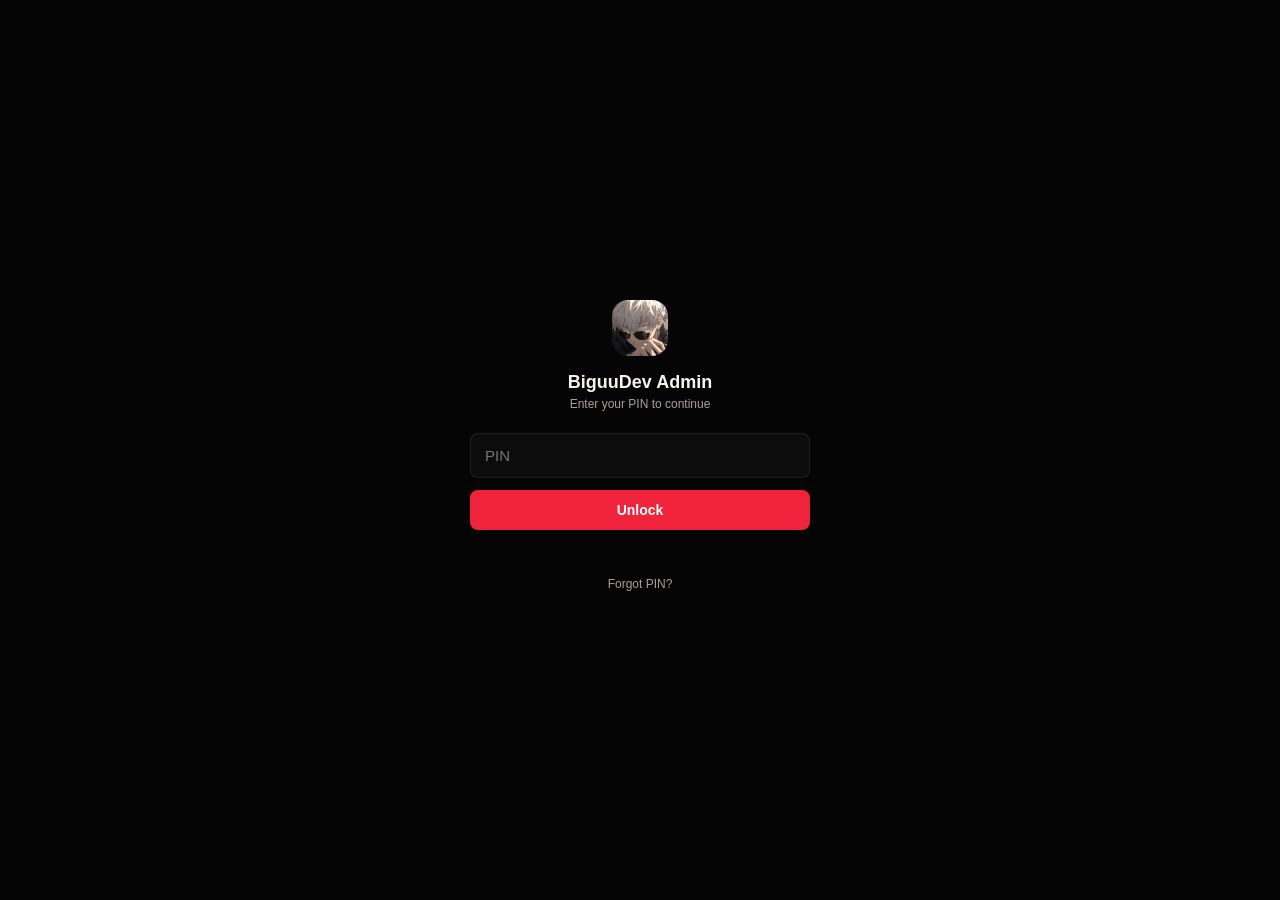
==== commit 46f4917c: "Rename admin_panel.html to index.html" ====
--- a/index.html
+++ b/index.html
@@ -1,238 +1,891 @@
 <!DOCTYPE html>
-<html lang="en">
+<html lang="en" data-theme="red">
 <head>
-  <meta charset="UTF-8">
-  <meta name="viewport" content="width=device-width, initial-scale=1, viewport-fit=cover">
-  <meta name="theme-color" content="#05080d">
-  <title>BiguuDev — SaaS Admin</title>
-  <link rel="stylesheet" href="style.css">
+<meta charset="UTF-8">
+<meta name="viewport" content="width=device-width, initial-scale=1, maximum-scale=1, viewport-fit=cover">
+<title>BiguuDev Admin</title>
+<style>
+:root {
+  --gold: #ef233c; --gold-2: #c81e33;
+  --bg-dark: #050505; --bg-card: #141414; --bg-card-2: #191919; --bg-card-3: #1e1e1e;
+  --border: rgba(239,35,60,0.12); --border-hover: rgba(239,35,60,0.35);
+  --text-primary: #f6f3ec; --text-secondary: #a8a29a; --text-muted: rgba(168,162,154,0.5);
+  --green: #00E676; --purple: #7B61FF; --red: #ff5470;
+  --radius: 12px; --radius-sm: 8px;
+  --glass: rgba(255,255,255,0.03); --glass-border: rgba(255,255,255,0.08);
+  --shadow-soft: 0 1px 2px rgba(0,0,0,0.4), 0 10px 30px -12px rgba(0,0,0,0.6);
+  --ease: cubic-bezier(.16,1,.3,1);
+}
+* { box-sizing: border-box; -webkit-tap-highlight-color: transparent; }
+html { width: 100%; background: var(--bg-dark); }
+body {
+  margin: 0; font-family: 'Inter', -apple-system, sans-serif;
+  background: var(--bg-dark);
+  background-image: radial-gradient(ellipse 1200px 600px at 50% -10%, rgba(239,35,60,0.06), transparent 60%);
+  color: var(--text-primary);
+  min-height: 100vh; min-height: 100dvh;
+  overflow-x: hidden;
+  -webkit-font-smoothing: antialiased;
+}
+img { max-width: 100%; display: block; }
+button { font-family: inherit; cursor: pointer; }
+input { font-family: inherit; }
+a { color: inherit; }
+
+/* ---------- Top bar (sticky, not fixed — avoids scroll-jank) ---------- */
+.topbar {
+  position: sticky; top: 0; z-index: 40;
+  display: flex; align-items: center; justify-content: space-between;
+  gap: 10px; padding: 12px 16px;
+  background: rgba(5,5,5,0.85);
+  backdrop-filter: blur(14px); -webkit-backdrop-filter: blur(14px);
+  border-bottom: 1px solid var(--glass-border);
+}
+.topbar-brand { display: flex; align-items: center; gap: 8px; min-width: 0; }
+.topbar-logo { width: 30px; height: 30px; border-radius: 8px; object-fit: cover; flex-shrink: 0; }
+.topbar-title { font-size: 13px; font-weight: 800; white-space: nowrap; overflow: hidden; text-overflow: ellipsis; }
+.topbar-actions { display: flex; align-items: center; gap: 8px; flex-shrink: 0; }
+.icon-btn {
+  width: 34px; height: 34px; border-radius: 10px;
+  background: var(--glass); border: 1px solid var(--glass-border);
+  display: flex; align-items: center; justify-content: center;
+  color: var(--text-secondary); transition: background .2s var(--ease), color .2s var(--ease);
+}
+.icon-btn:active { background: var(--gold); color: #000; }
+
+/* ---------- Bottom nav (mobile-first primary navigation) ---------- */
+.bottom-nav {
+  position: sticky; bottom: 0; z-index: 40;
+  display: flex; justify-content: space-around;
+  padding: 8px 6px calc(8px + env(safe-area-inset-bottom));
+  background: rgba(5,5,5,0.92);
+  backdrop-filter: blur(14px); -webkit-backdrop-filter: blur(14px);
+  border-top: 1px solid var(--glass-border);
+}
+.bn-item {
+  display: flex; flex-direction: column; align-items: center; gap: 3px;
+  padding: 6px 10px; border-radius: 10px; background: none; border: none;
+  color: var(--text-muted); font-size: 10px; font-weight: 700; letter-spacing: .3px;
+  transition: color .2s var(--ease);
+  flex: 1; max-width: 90px;
+}
+.bn-item svg { width: 20px; height: 20px; }
+.bn-item.active { color: var(--gold); }
+
+/* ---------- Layout / views ---------- */
+.view { display: none; padding: 16px 16px calc(90px + env(safe-area-inset-bottom)); max-width: 640px; margin: 0 auto; }
+.view.active { display: block; animation: fadeIn .25s var(--ease); }
+@keyframes fadeIn { from { opacity: 0; transform: translateY(4px); } to { opacity: 1; transform: none; } }
+
+.card {
+  background: var(--bg-card); border: 1px solid var(--glass-border);
+  border-radius: var(--radius); box-shadow: var(--shadow-soft);
+  padding: 16px; margin-bottom: 12px;
+}
+.section-title { font-size: 11px; font-weight: 800; letter-spacing: 1.5px; text-transform: uppercase; color: var(--text-muted); margin: 20px 0 10px; }
+.section-title:first-child { margin-top: 0; }
+
+/* ---------- Login / PIN gate ---------- */
+#loginGate {
+  position: fixed; inset: 0; z-index: 100;
+  display: flex; align-items: center; justify-content: center;
+  background: var(--bg-dark); padding: 20px;
+}
+.login-card { width: 100%; max-width: 340px; text-align: center; }
+.login-logo { width: 56px; height: 56px; border-radius: 16px; margin: 0 auto 16px; object-fit: cover; }
+.login-title { font-size: 18px; font-weight: 800; margin-bottom: 4px; }
+.login-sub { font-size: 12px; color: var(--text-secondary); margin-bottom: 22px; }
+.input-field {
+  width: 100%; padding: 13px 14px; border-radius: var(--radius-sm);
+  background: var(--glass); border: 1px solid var(--glass-border);
+  color: var(--text-primary); font-size: 15px; outline: none;
+  transition: border-color .2s var(--ease);
+}
+.input-field:focus { border-color: var(--border-hover); }
+.login-error { color: var(--red); font-size: 12px; margin-top: 8px; min-height: 16px; }
+
+/* ---------- Buttons ---------- */
+.btn {
+  display: inline-flex; align-items: center; justify-content: center; gap: 6px;
+  padding: 12px 18px; border-radius: var(--radius-sm); border: none;
+  font-size: 14px; font-weight: 700; width: 100%; margin-top: 12px;
+  transition: transform .12s var(--ease), opacity .2s var(--ease);
+}
+.btn:active { transform: scale(0.97); }
+.btn-primary { background: var(--gold); color: #fff; }
+.btn-outline { background: transparent; border: 1px solid var(--glass-border); color: var(--text-primary); }
+.btn-ghost { background: var(--glass); color: var(--text-secondary); font-size: 12px; padding: 9px 14px; width: auto; margin-top: 0; }
+.btn-danger { background: rgba(255,84,112,0.12); border: 1px solid rgba(255,84,112,0.3); color: var(--red); }
+.btn-success { background: rgba(0,230,118,0.12); border: 1px solid rgba(0,230,118,0.3); color: var(--green); }
+.btn-sm { padding: 8px 12px; font-size: 12px; margin-top: 0; width: auto; }
+.btn-row { display: flex; gap: 8px; flex-wrap: wrap; }
+.btn-row .btn { flex: 1; min-width: 100px; }
+.btn:disabled { opacity: 0.5; pointer-events: none; }
+
+/* ---------- Stats grid ---------- */
+.stats-grid { display: grid; grid-template-columns: repeat(2,1fr); gap: 10px; }
+.stat-box { background: var(--bg-card); border: 1px solid var(--glass-border); border-radius: var(--radius); padding: 14px; }
+.stat-num { font-size: 24px; font-weight: 800; font-family: 'Space Grotesk', sans-serif; }
+.stat-label { font-size: 10px; color: var(--text-muted); text-transform: uppercase; letter-spacing: 1px; margin-top: 2px; }
+.stat-box.risk .stat-num { color: var(--red); }
+.stat-box.active .stat-num { color: var(--green); }
+
+/* ---------- User list ---------- */
+.search-bar { display: flex; gap: 8px; margin-bottom: 14px; }
+.search-bar .input-field { flex: 1; }
+.user-row {
+  display: flex; align-items: center; gap: 10px;
+  background: var(--bg-card); border: 1px solid var(--glass-border);
+  border-radius: var(--radius); padding: 12px 14px; margin-bottom: 8px;
+  transition: border-color .2s var(--ease);
+}
+.user-row:active { border-color: var(--border-hover); }
+.user-avatar {
+  width: 38px; height: 38px; border-radius: 10px; flex-shrink: 0;
+  background: rgba(239,35,60,0.1); border: 1px solid rgba(239,35,60,0.22);
+  display: flex; align-items: center; justify-content: center;
+  font-weight: 800; font-size: 14px; color: var(--gold);
+}
+.user-row-body { flex: 1; min-width: 0; }
+.user-row-name { font-size: 14px; font-weight: 700; white-space: nowrap; overflow: hidden; text-overflow: ellipsis; }
+.user-row-meta { font-size: 11px; color: var(--text-muted); margin-top: 2px; display: flex; gap: 6px; flex-wrap: wrap; align-items: center; }
+.badge {
+  font-size: 9px; font-weight: 800; letter-spacing: .5px; text-transform: uppercase;
+  padding: 2px 7px; border-radius: 50px; white-space: nowrap;
+}
+.badge.active { background: rgba(0,230,118,0.1); color: var(--green); border: 1px solid rgba(0,230,118,0.25); }
+.badge.disabled { background: rgba(168,162,154,0.1); color: var(--text-muted); border: 1px solid rgba(168,162,154,0.2); }
+.badge.risk { background: rgba(255,84,112,0.12); color: var(--red); border: 1px solid rgba(255,84,112,0.3); }
+.badge.locked { background: rgba(255,84,112,0.12); color: var(--red); border: 1px solid rgba(255,84,112,0.3); }
+.chevron { color: var(--text-muted); flex-shrink: 0; }
+.empty-state { text-align: center; padding: 40px 20px; color: var(--text-muted); font-size: 13px; }
+
+/* ---------- User detail "page" ---------- */
+.detail-header { display: flex; align-items: center; gap: 10px; margin-bottom: 16px; }
+.back-btn {
+  width: 34px; height: 34px; border-radius: 10px; background: var(--glass);
+  border: 1px solid var(--glass-border); display: flex; align-items: center; justify-content: center;
+  color: var(--text-primary); flex-shrink: 0;
+}
+.detail-title { font-size: 16px; font-weight: 800; min-width: 0; overflow: hidden; text-overflow: ellipsis; white-space: nowrap; }
+.kv-table { width: 100%; border-collapse: collapse; font-size: 13px; }
+.kv-table tr { border-bottom: 1px solid var(--glass-border); }
+.kv-table tr:last-child { border-bottom: none; }
+.kv-table td { padding: 9px 4px; vertical-align: top; }
+.kv-table td:first-child { color: var(--text-muted); width: 42%; font-size: 12px; }
+.kv-table td:last-child { text-align: right; font-weight: 600; word-break: break-all; }
+.risk-event { background: var(--glass); border-radius: var(--radius-sm); padding: 10px 12px; margin-bottom: 6px; font-size: 12px; }
+.risk-event-reason { font-weight: 700; color: var(--red); }
+.risk-event-meta { color: var(--text-muted); font-size: 11px; margin-top: 3px; }
+
+/* ---------- Modals ---------- */
+.modal-overlay {
+  position: fixed; inset: 0; z-index: 90; background: rgba(0,0,0,0.65);
+  display: none; align-items: flex-end; justify-content: center;
+  backdrop-filter: blur(4px);
+}
+.modal-overlay.show { display: flex; }
+.modal-sheet {
+  width: 100%; max-width: 480px; max-height: 85dvh; overflow-y: auto;
+  background: var(--bg-card-2); border-radius: 20px 20px 0 0;
+  padding: 20px 18px calc(20px + env(safe-area-inset-bottom));
+  animation: sheetUp .25s var(--ease);
+}
+@keyframes sheetUp { from { transform: translateY(20px); opacity: 0; } to { transform: none; opacity: 1; } }
+.modal-title { font-size: 16px; font-weight: 800; margin-bottom: 14px; }
+.form-label { font-size: 11px; color: var(--text-muted); margin: 12px 0 6px; text-transform: uppercase; letter-spacing: .5px; }
+.form-label:first-child { margin-top: 0; }
+.textarea-field { min-height: 140px; resize: vertical; font-family: 'JetBrains Mono', monospace; font-size: 12px; line-height: 1.5; }
+
+/* ---------- Toast ---------- */
+#toast {
+  position: fixed; bottom: calc(80px + env(safe-area-inset-bottom)); left: 50%;
+  transform: translateX(-50%) translateY(10px); z-index: 200;
+  background: var(--bg-card-3); border: 1px solid var(--glass-border);
+  padding: 10px 18px; border-radius: 50px; font-size: 13px; font-weight: 600;
+  opacity: 0; pointer-events: none; transition: opacity .25s var(--ease), transform .25s var(--ease);
+  box-shadow: var(--shadow-soft); white-space: nowrap;
+}
+#toast.show { opacity: 1; transform: translateX(-50%) translateY(0); }
+
+/* ---------- Script list ---------- */
+.script-row {
+  display: flex; align-items: center; justify-content: space-between; gap: 10px;
+  background: var(--bg-card); border: 1px solid var(--glass-border);
+  border-radius: var(--radius-sm); padding: 11px 14px; margin-bottom: 8px;
+  font-family: 'JetBrains Mono', monospace; font-size: 12px;
+}
+.spinner {
+  width: 16px; height: 16px; border-radius: 50%;
+  border: 2px solid rgba(255,255,255,0.2); border-top-color: var(--gold);
+  animation: spin .7s linear infinite; display: inline-block;
+}
+@keyframes spin { to { transform: rotate(360deg); } }
+.loading-row { display: flex; align-items: center; justify-content: center; gap: 8px; padding: 30px; color: var(--text-muted); font-size: 13px; }
+
+.warn-box { background: rgba(255,180,0,0.08); border: 1px solid rgba(255,180,0,0.25); border-radius: var(--radius-sm); padding: 10px 12px; font-size: 11.5px; color: #ffcf5c; margin-top: 8px; line-height: 1.5; }
+</style>
 </head>
 <body>
-  <div class="app-shell">
-
-    <header class="topbar">
-      <button class="icon-btn" id="menuBtn" aria-label="Menu">
-        <span></span><span></span><span></span>
-      </button>
-      <div class="top-title">
-        <small>BIGUUDEV</small>
-        <h1 id="pageTitle">Overview</h1>
+
+<!-- ==================== LOGIN GATE ==================== -->
+<div id="loginGate">
+  <div class="login-card">
+    <img class="login-logo" src="logo.png" alt="Logo" onerror="this.style.display='none'">
+    <div class="login-title">BiguuDev Admin</div>
+    <div class="login-sub" id="loginSub">Enter your PIN to continue</div>
+    <input type="password" inputmode="numeric" class="input-field" id="loginPassword" placeholder="PIN" autocomplete="off">
+    <button class="btn btn-primary" onclick="attemptLogin()">Unlock</button>
+    <div class="login-error" id="loginError"></div>
+    <div style="margin-top:14px;">
+      <button class="btn-ghost" style="background:none;border:none;" onclick="toggleForgotPassword()">Forgot PIN?</button>
+    </div>
+    <div id="loginResetSection" style="display:none; margin-top:10px;">
+      <div class="warn-box">This clears your local PIN only — it does not affect real access, which is controlled by the ?key= link you were given.</div>
+      <button class="btn btn-outline" onclick="attemptReset()">Reset PIN</button>
+    </div>
+  </div>
+</div>
+
+<!-- ==================== APP SHELL ==================== -->
+<div id="appShell" style="display:none;">
+  <div class="topbar">
+    <div class="topbar-brand">
+      <img class="topbar-logo" src="logo.png" alt="" onerror="this.style.display='none'">
+      <div class="topbar-title" id="topbarTitle">BiguuDev Admin</div>
+    </div>
+    <div class="topbar-actions">
+      <button class="icon-btn" onclick="loadDashboard()" title="Refresh">⟳</button>
+    </div>
+  </div>
+
+  <!-- ---------- Dashboard view ---------- -->
+  <div class="view active" id="view-dashboard">
+    <div class="section-title">Overview</div>
+    <div class="stats-grid" id="statsGrid">
+      <div class="loading-row" style="grid-column:1/-1;"><span class="spinner"></span> Loading…</div>
+    </div>
+
+    <div class="section-title">Recent Users</div>
+    <div class="search-bar">
+      <input type="text" class="input-field" id="userSearch" placeholder="Search username or key…" oninput="renderUserList()">
+      <button class="btn btn-primary" style="width:auto;margin:0;padding:12px 16px;" onclick="openAddUserModal()">+ Add</button>
+    </div>
+    <div id="userListContainer"><div class="loading-row"><span class="spinner"></span> Loading users…</div></div>
+  </div>
+
+  <!-- ---------- User detail "page" ---------- -->
+  <div class="view" id="view-userDetail">
+    <div class="detail-header">
+      <button class="back-btn" onclick="goToView('dashboard')">←</button>
+      <div class="detail-title" id="detailTitle">User</div>
+    </div>
+    <div id="userDetailBody"><div class="loading-row"><span class="spinner"></span> Loading…</div></div>
+  </div>
+
+  <!-- ---------- Scripts view ---------- -->
+  <div class="view" id="view-scripts">
+    <div class="section-title">Scripts (SCRIPTS KV)</div>
+    <div class="btn-row" style="margin-bottom:14px;">
+      <button class="btn btn-primary" onclick="openUploadScriptModal()">Upload New</button>
+      <button class="btn btn-outline" onclick="openLegacyConvertModal()">Convert Legacy</button>
+    </div>
+    <div id="scriptListContainer"><div class="loading-row"><span class="spinner"></span> Loading…</div></div>
+  </div>
+
+  <!-- ---------- Settings view ---------- -->
+  <div class="view" id="view-settings">
+    <div class="section-title">Panel Settings</div>
+    <div class="card">
+      <div class="form-label">Panel Name</div>
+      <input type="text" class="input-field" id="settingsPanelName">
+      <div class="form-label">Default Expire (days)</div>
+      <input type="number" class="input-field" id="settingsDefaultExpire">
+      <button class="btn btn-primary" onclick="saveSettings()">Save Settings</button>
+    </div>
+    <div class="section-title">Danger Zone</div>
+    <div class="card">
+      <button class="btn btn-outline" onclick="downloadBackup()">Download Backup (JSON)</button>
+    </div>
+  </div>
+
+  <div class="bottom-nav">
+    <button class="bn-item active" data-view="dashboard" onclick="goToView('dashboard')">
+      <svg viewBox="0 0 24 24" fill="none" stroke="currentColor" stroke-width="2"><path d="M3 12l9-9 9 9M5 10v10h14V10"/></svg>
+      Dashboard
+    </button>
+    <button class="bn-item" data-view="scripts" onclick="goToView('scripts')">
+      <svg viewBox="0 0 24 24" fill="none" stroke="currentColor" stroke-width="2"><path d="M16 18l6-6-6-6M8 6l-6 6 6 6"/></svg>
+      Scripts
+    </button>
+    <button class="bn-item" data-view="settings" onclick="goToView('settings')">
+      <svg viewBox="0 0 24 24" fill="none" stroke="currentColor" stroke-width="2"><circle cx="12" cy="12" r="3"/><path d="M19.4 15a1.65 1.65 0 00.33 1.82l.06.06a2 2 0 11-2.83 2.83l-.06-.06a1.65 1.65 0 00-1.82-.33 1.65 1.65 0 00-1 1.51V21a2 2 0 01-4 0v-.09A1.65 1.65 0 009 19.4a1.65 1.65 0 00-1.82.33l-.06.06a2 2 0 11-2.83-2.83l.06-.06A1.65 1.65 0 004.6 15a1.65 1.65 0 00-1.51-1H3a2 2 0 010-4h.09A1.65 1.65 0 004.6 9a1.65 1.65 0 00-.33-1.82l-.06-.06a2 2 0 112.83-2.83l.06.06A1.65 1.65 0 009 4.6a1.65 1.65 0 001-1.51V3a2 2 0 014 0v.09a1.65 1.65 0 001 1.51 1.65 1.65 0 001.82-.33l.06-.06a2 2 0 112.83 2.83l-.06.06A1.65 1.65 0 0019.4 9c.14.31.22.65.22 1 0 .35-.08.69-.22 1z"/></svg>
+      Settings
+    </button>
+  </div>
+</div>
+
+<div id="toast"></div>
+
+<!-- ---------- Add / Edit User modal ---------- -->
+<div class="modal-overlay" id="userFormModal">
+  <div class="modal-sheet">
+    <div class="modal-title" id="userFormTitle">Add User</div>
+    <div class="form-label">Username</div>
+    <input type="text" class="input-field" id="formUsername">
+    <div class="form-label">X-Biguu-Key (token)</div>
+    <input type="text" class="input-field" id="formToken">
+    <div class="form-label">Expire (Unix timestamp)</div>
+    <input type="number" class="input-field" id="formExpire">
+    <div class="form-label">Allowed Scripts (comma-separated, blank = defaults)</div>
+    <input type="text" class="input-field" id="formScripts" placeholder="VMC.js, VMFTACK.js">
+    <div class="btn-row" style="margin-top:16px;">
+      <button class="btn btn-outline" onclick="closeModal('userFormModal')">Cancel</button>
+      <button class="btn btn-primary" id="userFormSubmitBtn" onclick="submitUserForm()">Save</button>
+    </div>
+  </div>
+</div>
+
+<!-- ---------- Upload Script modal ---------- -->
+<div class="modal-overlay" id="uploadScriptModal">
+  <div class="modal-sheet">
+    <div class="modal-title">Upload Script</div>
+    <div class="form-label">Script ID (filename, e.g. VMC.js)</div>
+    <input type="text" class="input-field" id="uploadScriptId">
+    <div class="form-label">Content</div>
+    <textarea class="input-field textarea-field" id="uploadScriptContent" placeholder="Must use input.body / input.url / input.appUA and return the output — see Convert Legacy for old $response/$done style scripts."></textarea>
+    <div class="btn-row" style="margin-top:16px;">
+      <button class="btn btn-outline" onclick="closeModal('uploadScriptModal')">Cancel</button>
+      <button class="btn btn-primary" onclick="doScriptUpload()">Upload</button>
+    </div>
+  </div>
+</div>
+
+<!-- ---------- Convert Legacy Script modal ---------- -->
+<div class="modal-overlay" id="legacyConvertModal">
+  <div class="modal-sheet">
+    <div class="modal-title">Convert Legacy Script</div>
+    <div class="form-label">Paste old-style script ($response / $request / $done)</div>
+    <textarea class="input-field textarea-field" id="legacyScriptInput"></textarea>
+    <button class="btn btn-outline" onclick="runLegacyConvert()">Convert →</button>
+    <div id="legacyWarnings"></div>
+    <div class="form-label" id="convertedLabel" style="display:none;">Converted (input/return style) — review before uploading</div>
+    <textarea class="input-field textarea-field" id="convertedScript" style="display:none;"></textarea>
+    <div class="form-label" id="convertedIdLabel" style="display:none;">Script ID to save as</div>
+    <input type="text" class="input-field" id="convertedScriptId" style="display:none;">
+    <div class="btn-row" style="margin-top:16px;">
+      <button class="btn btn-outline" onclick="closeModal('legacyConvertModal')">Close</button>
+      <button class="btn btn-primary" id="uploadConvertedBtn" style="display:none;" onclick="uploadConvertedScript()">Upload Converted Script</button>
+    </div>
+  </div>
+</div>
+
+<script>
+/* =====================================================================
+   CONFIG
+   ===================================================================== */
+const ADMIN_KEY = new URLSearchParams(location.search).get("key");
+const API = "https://biguudev-admin-v2.biguudev.workers.dev"; // <-- set to your real admin_worker.js URL
+
+function apiUrl(path, extraParams) {
+  const p = new URLSearchParams(extraParams || {});
+  p.set("key", ADMIN_KEY || "");
+  return API + path + "?" + p.toString();
+}
+async function apiGet(path, extraParams) {
+  const res = await fetch(apiUrl(path, extraParams));
+  const data = await res.json();
+  if (!data.success) throw new Error(data.message || "Request failed");
+  return data;
+}
+async function apiPost(path, body, extraParams) {
+  const res = await fetch(apiUrl(path, extraParams), {
+    method: "POST",
+    headers: { "Content-Type": "application/json" },
+    body: body !== undefined ? JSON.stringify(body) : undefined
+  });
+  const data = await res.json();
+  if (!data.success) throw new Error(data.message || "Request failed");
+  return data;
+}
+async function apiPostRaw(path, rawText, extraParams) {
+  const res = await fetch(apiUrl(path, extraParams), { method: "POST", body: rawText });
+  const data = await res.json();
+  if (!data.success) throw new Error(data.message || "Request failed");
+  return data;
+}
+
+/* =====================================================================
+   TOAST
+   ===================================================================== */
+let toastTimer = null;
+function showToast(msg) {
+  const t = document.getElementById("toast");
+  t.textContent = msg;
+  t.classList.add("show");
+  clearTimeout(toastTimer);
+  toastTimer = setTimeout(() => t.classList.remove("show"), 2600);
+}
+
+/* =====================================================================
+   LOGIN (local screen-lock only — real auth is the ?key= URL param,
+   checked server-side on every admin_worker.js call)
+   ===================================================================== */
+const AUTH_STORAGE_KEY = "biguudev_admin_auth";
+const PIN_HASH_STORAGE_KEY = "biguudev_admin_pin_hash";
+
+async function sha256Hex(text) {
+  const data = new TextEncoder().encode(text);
+  const hashBuf = await crypto.subtle.digest("SHA-256", data);
+  return Array.from(new Uint8Array(hashBuf)).map(b => b.toString(16).padStart(2, "0")).join("");
+}
+function isAuthenticated() { return sessionStorage.getItem(AUTH_STORAGE_KEY) === "1"; }
+function hasPinSet() { return !!localStorage.getItem(PIN_HASH_STORAGE_KEY); }
+function showLoginError(msg) { document.getElementById("loginError").textContent = msg; }
+
+function toggleForgotPassword() {
+  const el = document.getElementById("loginResetSection");
+  el.style.display = el.style.display === "none" ? "block" : "none";
+}
+async function attemptLogin() {
+  const pin = document.getElementById("loginPassword").value;
+  if (!pin) { showLoginError("Enter your PIN"); return; }
+  if (!hasPinSet()) {
+    localStorage.setItem(PIN_HASH_STORAGE_KEY, await sha256Hex(pin));
+    grantAccess();
+    return;
+  }
+  const enteredHash = await sha256Hex(pin);
+  if (enteredHash === localStorage.getItem(PIN_HASH_STORAGE_KEY)) grantAccess();
+  else showLoginError("Incorrect PIN");
+}
+function attemptReset() {
+  localStorage.removeItem(PIN_HASH_STORAGE_KEY);
+  showToast("PIN cleared — set a new one now");
+  grantAccess();
+}
+function grantAccess() {
+  sessionStorage.setItem(AUTH_STORAGE_KEY, "1");
+  document.getElementById("loginGate").style.display = "none";
+  document.getElementById("appShell").style.display = "block";
+  if (!ADMIN_KEY) {
+    showToast("No ?key= in URL — API calls will fail");
+  }
+  loadDashboard();
+  loadScripts();
+}
+
+/* =====================================================================
+   VIEW ROUTING (hash-based — feels like separate pages)
+   ===================================================================== */
+let currentUsers = [];
+let currentUserDetailToken = null;
+
+function goToView(name, param) {
+  document.querySelectorAll(".view").forEach(v => v.classList.remove("active"));
+  document.querySelectorAll(".bn-item").forEach(b => b.classList.remove("active"));
+  const view = document.getElementById("view-" + name);
+  if (view) view.classList.add("active");
+  const nav = document.querySelector('.bn-item[data-view="' + name + '"]');
+  if (nav) nav.classList.add("active");
+  window.scrollTo(0, 0);
+  if (name === "userDetail" && param) {
+    currentUserDetailToken = param;
+    location.hash = "user/" + encodeURIComponent(param);
+    loadUserDetail(param);
+  } else if (name === "dashboard") {
+    location.hash = "";
+  } else {
+    location.hash = name;
+  }
+}
+
+window.addEventListener("hashchange", () => {
+  const h = location.hash.replace(/^#/, "");
+  if (h.startsWith("user/")) goToView("userDetail", decodeURIComponent(h.slice(5)));
+  else if (h === "scripts") goToView("scripts");
+  else if (h === "settings") goToView("settings");
+  else goToView("dashboard");
+});
+
+/* =====================================================================
+   DASHBOARD
+   ===================================================================== */
+async function loadDashboard() {
+  try {
+    const [stats, users] = await Promise.all([
+      apiGet("/statistics"),
+      apiGet("/users")
+    ]);
+    renderStats(stats);
+    currentUsers = users.users || [];
+    renderUserList();
+  } catch (e) {
+    showToast("Load failed: " + e.message);
+  }
+}
+
+function renderStats(s) {
+  const grid = document.getElementById("statsGrid");
+  grid.innerHTML = `
+    <div class="stat-box active"><div class="stat-num">${s.activeUsers ?? 0}</div><div class="stat-label">Active</div></div>
+    <div class="stat-box"><div class="stat-num">${s.totalUsers ?? 0}</div><div class="stat-label">Total</div></div>
+    <div class="stat-box"><div class="stat-num">${s.expiredUsers ?? 0}</div><div class="stat-label">Expired</div></div>
+    <div class="stat-box risk"><div class="stat-num">${s.riskUsers ?? 0}</div><div class="stat-label">Flagged Risk</div></div>
+  `;
+}
+
+function networkChangeCell(u) {
+  if (!u.pendingAsn) return "—";
+  const windowSeconds = u.suspectedSharing ? 1800 : 10800;
+  const remaining = Math.max(0, Math.floor((u.pendingAsnSince + windowSeconds) - Date.now() / 1000));
+  const mins = Math.floor(remaining / 60);
+  return remaining > 0 ? `⏳ ${mins}m until lock` : "Grace expired";
+}
+
+function renderUserList() {
+  const q = (document.getElementById("userSearch").value || "").toLowerCase();
+  const filtered = currentUsers.filter(u =>
+    !q || (u.username || "").toLowerCase().includes(q) || (u.key || "").toLowerCase().includes(q)
+  );
+  const container = document.getElementById("userListContainer");
+  if (!filtered.length) {
+    container.innerHTML = `<div class="empty-state">No users found</div>`;
+    return;
+  }
+  container.innerHTML = filtered.map(u => {
+    const initial = (u.username || "?").charAt(0).toUpperCase();
+    const statusBadge = u.status === "active"
+      ? `<span class="badge active">Active</span>`
+      : `<span class="badge disabled">Disabled</span>`;
+    const riskBadge = u.risk ? `<span class="badge risk">Risk</span>` : "";
+    const lockBadge = u.lock ? `<span class="badge locked">Locked</span>` : "";
+    const sharingBadge = u.suspectedSharing
+      ? `<span class="badge risk" title="${u.weeklyAsnChanges || 0} network changes in 7 days">SHARING?</span>` : "";
+    return `
+      <div class="user-row" onclick="goToView('userDetail','${escapeAttr(u.key)}')">
+        <div class="user-avatar">${initial}</div>
+        <div class="user-row-body">
+          <div class="user-row-name">${escapeHtml(u.username || "(no name)")}</div>
+          <div class="user-row-meta">${statusBadge}${riskBadge}${lockBadge}${sharingBadge}</div>
+        </div>
+        <div class="chevron">›</div>
+      </div>`;
+  }).join("");
+}
+
+function escapeHtml(s) { return String(s).replace(/[&<>"']/g, c => ({"&":"&amp;","<":"&lt;",">":"&gt;",'"':"&quot;","'":"&#39;"}[c])); }
+function escapeAttr(s) { return String(s).replace(/'/g, "\\'"); }
+function fmtDate(ts) { return ts ? new Date(ts * 1000).toLocaleString() : "—"; }
+
+/* =====================================================================
+   USER DETAIL "PAGE"
+   ===================================================================== */
+async function loadUserDetail(token) {
+  document.getElementById("userDetailBody").innerHTML = `<div class="loading-row"><span class="spinner"></span> Loading…</div>`;
+  try {
+    const data = await apiGet("/user", { id: token });
+    renderUserDetail(token, data.profile, data.security);
+  } catch (e) {
+    document.getElementById("userDetailBody").innerHTML = `<div class="empty-state">${escapeHtml(e.message)}</div>`;
+  }
+}
+
+function renderUserDetail(token, p, s) {
+  document.getElementById("detailTitle").textContent = p.username || "(no name)";
+  const riskEventsHtml = (s.riskEvents || []).length
+    ? s.riskEvents.map(ev => `
+        <div class="risk-event">
+          <div class="risk-event-reason">${escapeHtml(ev.reason)}</div>
+          <div class="risk-event-meta">${fmtDate(ev.time)} · IP ${escapeHtml(ev.ip || "—")} · ASN ${ev.asn || "—"} · ${escapeHtml(ev.country || "—")}</div>
+        </div>`).join("")
+    : `<div class="empty-state" style="padding:14px;">No risk events</div>`;
+
+  document.getElementById("userDetailBody").innerHTML = `
+    <div class="section-title">Profile</div>
+    <div class="card">
+      <table class="kv-table">
+        <tr><td>Username</td><td>${escapeHtml(p.username || "—")}</td></tr>
+        <tr><td>Status</td><td>${p.status === "active" ? '<span class="badge active">Active</span>' : '<span class="badge disabled">Disabled</span>'}</td></tr>
+        <tr><td>Key (X-Biguu-Key)</td><td style="font-family:monospace;font-size:11px;">${escapeHtml(token)}</td></tr>
+        <tr><td>Expires</td><td>${fmtDate(p.expire)}</td></tr>
+        <tr><td>Created</td><td>${fmtDate(p.created)}</td></tr>
+        <tr><td>Last Seen</td><td>${fmtDate(p.lastSeen)}</td></tr>
+        <tr><td>Allowed Scripts</td><td>${p.scripts ? escapeHtml(p.scripts.join(", ")) : "(defaults)"}</td></tr>
+      </table>
+    </div>
+
+    <div class="section-title">Security</div>
+    <div class="card">
+      <table class="kv-table">
+        <tr><td>Device Claimed</td><td>${s.hasDeviceClaim ? "Yes (HMAC-bound)" : "Not yet — next request claims it"}</td></tr>
+        <tr><td>Device Model</td><td>${escapeHtml(s.uaDevice || "—")}</td></tr>
+        <tr><td>Network (ASN)</td><td>${s.ip1Asn || "—"} (${escapeHtml(s.ip1Country || "—")})</td></tr>
+        <tr><td>Network Change</td><td>${networkChangeCell(s)}</td></tr>
+        <tr><td>Suspected Sharing</td><td>${s.suspectedSharing ? `<span class="badge risk">YES — ${s.weeklyAsnChanges || 0} changes/7d</span>` : "No"}</td></tr>
+        <tr><td>Locked</td><td>${s.lock ? '<span class="badge locked">Locked</span>' : "No"}</td></tr>
+        <tr><td>Risk Flag</td><td>${s.risk ? '<span class="badge risk">Yes</span>' : "No"}</td></tr>
+      </table>
+    </div>
+
+    <div class="section-title">Actions</div>
+    <div class="card">
+      <div class="btn-row">
+        ${p.status === "active"
+          ? `<button class="btn btn-outline" onclick="userAction('/disable','${escapeAttr(token)}')">Disable</button>`
+          : `<button class="btn btn-success" onclick="userAction('/enable','${escapeAttr(token)}')">Enable</button>`}
+        ${s.lock
+          ? `<button class="btn btn-success" onclick="userAction('/unlockuser','${escapeAttr(token)}')">Unlock</button>`
+          : `<button class="btn btn-outline" onclick="userAction('/lockuser','${escapeAttr(token)}')">Lock</button>`}
       </div>
-      <button class="icon-btn" id="settingsBtn" aria-label="Settings" onclick="showPage('settings')">⚙</button>
-    </header>
-
-    <main class="screen">
-
-      <!-- OVERVIEW -->
-      <section class="page active" data-page="overview">
-        <div class="hero">
-          <div>
-            <span class="eyebrow">WELCOME BACK</span>
-            <h2>Admin</h2>
-            <p>Control your SaaS ecosystem.</p>
-          </div>
-          <div class="shield">
-            <span>⌁</span>
-          </div>
-        </div>
-
-        <div class="stats-grid">
-          <article class="stat-card cyan">
-            <span>Total Users</span><strong id="stat-total">0</strong><em>System Users</em>
-          </article>
-          <article class="stat-card green">
-            <span>Active</span><strong id="stat-active">0</strong><em>Active Accounts</em>
-          </article>
-          <article class="stat-card red">
-            <span>Risk Flags</span><strong id="stat-risk">0</strong><em>Security Alerts</em>
-          </article>
-          <article class="stat-card gold">
-            <span>Scripts</span><strong id="stat-scripts">0</strong><em>KV Files</em>
-          </article>
-        </div>
-
-        <article class="card activity-card">
-          <div class="section-head"><h3>Live Activity & Status</h3></div>
-          <div class="activity-list" id="activity-feed">
-            <div class="activity"><div><b>Loading metrics...</b></div></div>
-          </div>
-        </article>
-      </section>
-
-      <!-- USERS -->
-      <section class="page" data-page="users">
-        <div class="search-row">
-          <div class="search"><span>⌕</span><input id="userSearch" placeholder="Search username or key..." oninput="filterUsers()"></div>
-          <button class="filter-btn" onclick="loadUsers()">↻</button>
-        </div>
-        <button class="primary full" id="newUserBtn" onclick="openAddUserModal()">＋ New User</button>
-
-        <div class="user-list" id="usersList" style="display:grid; gap:9px; margin-top:12px;">
-          <!-- Dynamic Users Render Here -->
-        </div>
-      </section>
-
-      <!-- USER DETAIL -->
-      <section class="page" data-page="detail">
-        <button class="back" data-page-target="users" onclick="showPage('users')">‹ Users</button>
-        <div class="profile-head">
-          <div class="avatar big cyan-avatar" id="detail-profile-avatar">U</div>
-          <div><span class="eyebrow">USER PROFILE</span><h2 id="detail-profile-username">—</h2><small id="detail-profile-key" class="mono">—</small></div>
-          <span class="badge active" id="detail-profile-status">Active</span>
-        </div>
-
-        <article class="card">
-          <div class="section-head"><h3 id="detail-username">Profile Control</h3><span class="mini-status">SECURE</span></div>
-          <div class="info"><span>Key</span><b class="mono" id="detail-profile-key-val">—</b></div>
-          <div class="info"><span>Expire Time</span><b id="detail-profile-expire">—</b></div>
-          <div class="info"><span>Created</span><b id="detail-profile-created">—</b></div>
-          <div class="info"><span>Last Seen</span><b id="detail-profile-lastseen">—</b></div>
-        </article>
-
-        <article class="card">
-          <div class="section-head"><h3>Device & Network</h3><span class="badge low" id="detail-risk-badge">Clean</span></div>
-          <div class="info"><span>IP Address (1)</span><b class="mono" id="detail-sec-ip1">—</b></div>
-          <div class="info"><span>ASN / ISP</span><b id="detail-sec-ip1asn">—</b></div>
-          <div class="info"><span>Country</span><b id="detail-sec-ip1country">—</b></div>
-          <div class="info"><span>IP Address (2)</span><b class="mono" id="detail-sec-ip2">—</b></div>
-          <div class="info"><span>Device Agent</span><b id="detail-sec-device">—</b></div>
-          <div class="info"><span>Hard Lock</span><span class="badge" id="detail-lock-badge">No</span></div>
-        </article>
-
-        <!-- Dynamic Script Access Permissions Checkboxes -->
-        <article class="card">
-          <div class="section-head"><h3>Assigned Scripts Access</h3></div>
-          <div id="scriptAccessCheckboxGrid" style="display:grid; gap:8px; margin-bottom:12px;"></div>
-          <button class="primary full" onclick="saveUserScriptAccess()">Save Script Permissions</button>
-        </article>
-
-        <article class="card">
-          <div class="section-head"><h3>Risk Events Log</h3></div>
-          <div id="detail-risk-events"></div>
-        </article>
-
-        <article class="card">
-          <div class="section-head"><h3>Actions</h3></div>
-          <div class="action-grid">
-            <button class="outline cyan-action" onclick="detailToggleStatus()">⇄ Toggle Status</button>
-            <button class="outline gold-action" onclick="detailChangeKey()">◉ Change Key</button>
-            <button class="outline green-action" onclick="detailUnlockUser()">🔓 Unlock & Reset</button>
-            <button class="outline red-action" onclick="detailLockUser()">🔒 Hard Lock</button>
-          </div>
-          <button class="danger full" style="margin-top:10px;" onclick="detailDelete()">Delete User Permanently</button>
-        </article>
-      </section>
-
-      <!-- SCRIPTS -->
-      <section class="page" data-page="scripts">
-        <div class="search-row">
-          <div class="search"><span>⌕</span><input placeholder="Search scripts..."></div>
-          <button class="filter-btn" onclick="openScriptUpload()">＋</button>
-        </div>
-        <div class="tabs"><button class="active">All Scripts in KV</button></div>
-        <div class="script-list" id="scriptsList">
-          <!-- Dynamic Scripts Render Here -->
-        </div>
-      </section>
-
-      <!-- SETTINGS -->
-      <section class="page" data-page="settings">
-        <div class="back" data-page-target="overview" onclick="showPage('overview')">‹ Back</div>
-        <div class="page-intro left"><span class="eyebrow">SYSTEM</span><h2>Settings</h2><p>Manage security and API preferences.</p></div>
-        <article class="card setting-card">
-          <h3>Security</h3>
-          <div class="setting" onclick="toggleSettings()" style="cursor:pointer;"><span>⚿ <b>Change Admin Key</b></span><span>›</span></div>
-        </article>
-        <div id="adminKeyBox" style="display:none; flex-direction:column; gap:8px; margin-bottom:12px;">
-          <input type="password" id="adminKeyInput" placeholder="Enter new Admin Key" class="form-card" style="padding:10px; width:100%;">
-          <button class="primary full" onclick="saveAdminKey()">Save Key</button>
-        </div>
-        <button class="danger full" onclick="logout()">Log Out</button>
-      </section>
-
-    </main>
-
-    <nav class="bottom-nav">
-      <button class="nav-item active" data-page-target="overview" onclick="showPage('overview')"><span>⌂</span>Overview</button>
-      <button class="nav-item" data-page-target="users" onclick="showPage('users')"><span>♙</span>Users</button>
-      <button class="nav-item" data-page-target="scripts" onclick="showPage('scripts')"><span>◇</span>Scripts</button>
-    </nav>
-
-    <aside class="drawer" id="drawer">
-      <div class="drawer-head"><b>BiguuDev</b><button id="closeDrawer" onclick="closeDrawer()">×</button></div>
-      <button data-page-target="overview" onclick="showPage('overview')">⌂ Overview</button>
-      <button data-page-target="users" onclick="showPage('users')">♙ Users</button>
-      <button data-page-target="scripts" onclick="showPage('scripts')">◇ Script Vault</button>
-      <button data-page-target="settings" onclick="showPage('settings')">⚙ Settings</button>
-    </aside>
-    <div class="scrim" id="scrim" onclick="closeDrawer()"></div>
-
-    <!-- SCRIPT UPLOAD MODAL (Drag & Drop Support) -->
-    <div class="scrim" id="uploadModal" style="display:none; z-index:150;">
-      <div class="form-card" style="width: 90%; max-width: 440px; margin: auto; position: absolute; top: 50%; left: 50%; transform: translate(-50%, -50%); background: #070d14; border: 1px solid var(--cyan);">
-        <div class="section-head">
-          <h3>Upload Script (.js / .json)</h3>
-          <button class="icon-btn" onclick="closeModal()" style="width:30px; height:30px;">×</button>
-        </div>
-        <label>Script Name (ID)<input id="scriptName" placeholder="e.g. tool.js"></label>
-        
-        <label>Drag & Drop File or Browse</label>
-        <div id="dropZone" style="border: 2px dashed var(--line-cyan); border-radius: 11px; padding: 20px; text-align: center; background: rgba(0,229,255,0.02); margin-top: 7px; margin-bottom: 13px; cursor: pointer;">
-          <span style="font-size: 24px; color: var(--cyan); display: block; margin-bottom: 5px;">📁</span>
-          <span style="font-size: 11px; color: var(--muted);">Drop .js / .json file here, or click to select</span>
-          <input type="file" id="fileInput" accept=".js,.json,.txt" style="display: none;">
-        </div>
-
-        <textarea id="scriptContent" placeholder="// Paste code here..." style="height:100px; font-family:var(--mono);"></textarea>
-        
-        <div style="display:flex; gap:10px; margin-top:15px;">
-          <button class="primary full" onclick="uploadScript()">Upload</button>
-          <button class="danger full" onclick="closeModal()" style="background:transparent; border-color:var(--line); color:var(--muted);">Cancel</button>
-        </div>
+      <div class="btn-row" style="margin-top:8px;">
+        <button class="btn btn-outline" onclick="userAction('/resetsecurity','${escapeAttr(token)}')">Reset Device/Security</button>
+        <button class="btn btn-outline" onclick="openEditUserModal('${escapeAttr(token)}')">Edit</button>
       </div>
-    </div>
-
-    <!-- ADD USER MODAL -->
-    <div class="scrim" id="addUserModal" style="display:none; z-index:150;">
-      <div class="form-card" style="width: 90%; max-width: 400px; margin: auto; position: absolute; top: 50%; left: 50%; transform: translate(-50%, -50%); background: #070d14; border: 1px solid var(--cyan);">
-        <div class="section-head">
-          <h3>Create New User</h3>
-          <button class="icon-btn" onclick="closeAddUserModal()" style="width:30px; height:30px;">×</button>
-        </div>
-        <label>Username<input id="addUsername" placeholder="Enter username"></label>
-        <label>Custom Key (Optional)<input id="addCustomKey" placeholder="Leave blank for auto key"></label>
-        <label>Expire Duration (Days)<input type="number" id="addExpireDays" value="30"></label>
-        <div style="display:flex; gap:10px; margin-top:15px;">
-          <button class="primary full" onclick="submitCreateUser()">Create User</button>
-          <button class="danger full" onclick="closeAddUserModal()" style="background:transparent; border-color:var(--line); color:var(--muted);">Cancel</button>
-        </div>
+      <div class="btn-row" style="margin-top:8px;">
+        <button class="btn btn-outline" onclick="openChangeKeyPrompt('${escapeAttr(token)}')">Change Key</button>
+        <button class="btn btn-danger" onclick="userAction('/delete','${escapeAttr(token)}', true)">Delete User</button>
       </div>
     </div>
 
-  </div>
-
-<script src="app.js"></script>
-<script>
-const pages = [...document.querySelectorAll('.page')];
-const title = document.getElementById('pageTitle');
-const titles = {
-  overview:'Overview', users:'Users', detail:'User Detail', 'add-user':'Add New User',
-  scripts:'Script Vault', 'script-detail':'Script Detail', 'admin-key':'Admin Key', settings:'Settings'
-};
-
-function showPage(name){
-  pages.forEach(p => p.classList.toggle('active', p.dataset.page === name));
-  title.textContent = titles[name] || 'Overview';
-  document.querySelectorAll('.nav-item').forEach(n => n.classList.toggle('active', n.dataset.pageTarget === name || (name === 'detail' && n.dataset.pageTarget === 'users')));
-  closeDrawer();
-  window.scrollTo({top:0, behavior:'smooth'});
-}
-
-const drawer = document.getElementById('drawer');
-const scrim = document.getElementById('scrim');
-function openDrawer(){ drawer.classList.add('open'); scrim.classList.add('show'); }
-function closeDrawer(){ drawer.classList.remove('open'); scrim.classList.remove('show'); }
-document.getElementById('menuBtn').onclick = openDrawer;
+    <div class="section-title">Risk Events</div>
+    ${riskEventsHtml}
+  `;
+}
+
+async function userAction(path, token, confirmFirst) {
+  if (confirmFirst && !confirm("Are you sure? This can't be undone.")) return;
+  try {
+    await apiPost(path, undefined, { id: token });
+    showToast("Done");
+    if (path === "/delete") { goToView("dashboard"); loadDashboard(); }
+    else loadUserDetail(token);
+    loadDashboard();
+  } catch (e) {
+    showToast("Failed: " + e.message);
+  }
+}
+
+function openChangeKeyPrompt(oldToken) {
+  const newToken = prompt("New X-Biguu-Key for this user:");
+  if (!newToken) return;
+  apiPost("/changekey", { oldToken, newToken })
+    .then(() => { showToast("Key changed"); goToView("userDetail", newToken); loadDashboard(); })
+    .catch(e => showToast("Failed: " + e.message));
+}
+
+/* =====================================================================
+   ADD / EDIT USER
+   ===================================================================== */
+let editingToken = null;
+function openAddUserModal() {
+  editingToken = null;
+  document.getElementById("userFormTitle").textContent = "Add User";
+  document.getElementById("formUsername").value = "";
+  document.getElementById("formToken").value = "";
+  document.getElementById("formExpire").value = Math.floor(Date.now() / 1000) + 30 * 86400;
+  document.getElementById("formScripts").value = "";
+  document.getElementById("userFormModal").classList.add("show");
+}
+function openEditUserModal(token) {
+  const u = currentUsers.find(x => x.key === token);
+  editingToken = token;
+  document.getElementById("userFormTitle").textContent = "Edit User";
+  document.getElementById("formUsername").value = u ? u.username : "";
+  document.getElementById("formToken").value = token;
+  document.getElementById("formToken").disabled = true;
+  document.getElementById("formExpire").value = u ? u.expire : "";
+  document.getElementById("formScripts").value = u && u.scripts ? u.scripts.join(", ") : "";
+  document.getElementById("userFormModal").classList.add("show");
+}
+function closeModal(id) { document.getElementById(id).classList.remove("show"); document.getElementById("formToken").disabled = false; }
+
+async function submitUserForm() {
+  const username = document.getElementById("formUsername").value.trim();
+  const token = document.getElementById("formToken").value.trim();
+  const expire = Number(document.getElementById("formExpire").value);
+  const scriptsRaw = document.getElementById("formScripts").value.trim();
+  const scripts = scriptsRaw ? scriptsRaw.split(",").map(s => s.trim()).filter(Boolean) : undefined;
+
+  if (!username || !token || !expire) { showToast("Fill all required fields"); return; }
+
+  try {
+    if (editingToken) {
+      await apiPost("/edituser", { token: editingToken, username, expire, scripts });
+      showToast("User updated");
+    } else {
+      await apiPost("/adduser", { username, token, expire, scripts });
+      showToast("User created");
+    }
+    closeModal("userFormModal");
+    loadDashboard();
+  } catch (e) {
+    showToast("Failed: " + e.message);
+  }
+}
+
+/* =====================================================================
+   SCRIPTS
+   ===================================================================== */
+async function loadScripts() {
+  try {
+    const data = await apiGet("/scripts");
+    const container = document.getElementById("scriptListContainer");
+    if (!data.scripts.length) { container.innerHTML = `<div class="empty-state">No scripts uploaded yet</div>`; return; }
+    container.innerHTML = data.scripts.map(name => `
+      <div class="script-row">
+        <span>${escapeHtml(name)}</span>
+        <button class="btn btn-sm btn-danger" onclick="deleteScript('${escapeAttr(name)}')">Delete</button>
+      </div>`).join("");
+  } catch (e) {
+    document.getElementById("scriptListContainer").innerHTML = `<div class="empty-state">${escapeHtml(e.message)}</div>`;
+  }
+}
+async function deleteScript(id) {
+  if (!confirm(`Delete "${id}"? This can't be undone.`)) return;
+  try { await apiPost("/script/delete", undefined, { id }); showToast("Deleted"); loadScripts(); }
+  catch (e) { showToast("Failed: " + e.message); }
+}
+function openUploadScriptModal() {
+  document.getElementById("uploadScriptId").value = "";
+  document.getElementById("uploadScriptContent").value = "";
+  document.getElementById("uploadScriptModal").classList.add("show");
+}
+async function doScriptUpload() {
+  const id = document.getElementById("uploadScriptId").value.trim();
+  const content = document.getElementById("uploadScriptContent").value;
+  if (!id || !content) { showToast("Fill both fields"); return; }
+  try {
+    await apiPostRaw("/script/upload", content, { id });
+    showToast("Uploaded");
+    closeModal("uploadScriptModal");
+    loadScripts();
+  } catch (e) {
+    showToast("Failed: " + e.message);
+  }
+}
+
+/* ---- Legacy script converter (Shadowrocket $response/$request/$done -> input/return) ---- */
+function convertLegacyScript(code) {
+  let out = code;
+  const warnings = [];
+
+  out = out.replace(/\$response\.body/g, "input.body");
+  out = out.replace(/\$request\.body/g, "input.body");
+  out = out.replace(/\$request\.url/g, "input.url");
+  out = out.replace(/\$response\s*\[\s*["']body["']\s*\]/g, "input.body");
+  out = out.replace(/\$request\s*\[\s*["']body["']\s*\]/g, "input.body");
+  out = out.replace(/\$request\s*\[\s*["']url["']\s*\]/g, "input.url");
+
+  if (/\{[^}]*\b(body|url)\b[^}]*\}\s*=\s*\$(response|request)/.test(out)) {
+    warnings.push("Detected destructuring from $response/$request (e.g. `const { body } = $response`). This can't be auto-converted — rewrite manually as `const body = input.body;`.");
+  }
+
+  out = out.replace(/\$persistentStore\.read\(\s*["']LAST_APP_UA["']\s*\)/g, "input.appUA");
+  if (/\$persistentStore/.test(out)) {
+    warnings.push("Detected $persistentStore usage beyond LAST_APP_UA. There's no server-side equivalent — that logic needs to move into the relay shell (buildRelayShell in scriptserver_worker.js) as a new input.* field.");
+  }
+
+  if (/\$response\.headers|\$request\.headers/.test(out)) {
+    warnings.push("Detected $response.headers / $request.headers. The relay shell only forwards { body, url, appUA } today.");
+  }
+
+  const doneMatches = out.match(/\$done\s*\(/g);
+  if (doneMatches && doneMatches.length > 1) {
+    warnings.push(`Found ${doneMatches.length} separate $done() calls. Auto-convert produces a return for each — if this script has multiple exit branches, check the logic carefully.`);
+  }
+
+  out = out.replace(/\$done\s*\(\s*\{\s*body\s*:\s*([\s\S]*?)\s*\}\s*\)\s*;?/g, "return $1;");
+  out = out.replace(/\$done\s*\(\s*\{\s*body\s*\}\s*\)\s*;?/g, "return body;");
+  if (/\$done\s*\(\s*\{\s*[a-zA-Z_$][\w$]*\s*\}\s*\)/.test(out)) {
+    warnings.push("Detected a shorthand $done({ someVariable }) call where the variable isn't named `body`. Rewrite manually as `return someVariable;`.");
+  }
+  out = out.replace(/\$done\s*\(\s*\{\s*\}\s*\)\s*;?/g, 'return "";');
+
+  return { code: out, warnings };
+}
+
+function openLegacyConvertModal() {
+  document.getElementById("legacyScriptInput").value = "";
+  document.getElementById("legacyWarnings").innerHTML = "";
+  document.getElementById("convertedScript").style.display = "none";
+  document.getElementById("convertedLabel").style.display = "none";
+  document.getElementById("convertedIdLabel").style.display = "none";
+  document.getElementById("convertedScriptId").style.display = "none";
+  document.getElementById("uploadConvertedBtn").style.display = "none";
+  document.getElementById("legacyConvertModal").classList.add("show");
+}
+function runLegacyConvert() {
+  const input = document.getElementById("legacyScriptInput").value;
+  if (!input.trim()) { showToast("Paste a script first"); return; }
+  const { code, warnings } = convertLegacyScript(input);
+  document.getElementById("legacyWarnings").innerHTML = warnings.map(w => `<div class="warn-box">⚠ ${escapeHtml(w)}</div>`).join("");
+  document.getElementById("convertedScript").value = code;
+  document.getElementById("convertedScript").style.display = "block";
+  document.getElementById("convertedLabel").style.display = "block";
+  document.getElementById("convertedIdLabel").style.display = "block";
+  document.getElementById("convertedScriptId").style.display = "block";
+  document.getElementById("uploadConvertedBtn").style.display = "inline-flex";
+}
+async function uploadConvertedScript() {
+  const id = document.getElementById("convertedScriptId").value.trim();
+  const content = document.getElementById("convertedScript").value;
+  if (!id) { showToast("Enter a script ID"); return; }
+  try {
+    await apiPostRaw("/script/upload", content, { id });
+    showToast("Uploaded");
+    closeModal("legacyConvertModal");
+    loadScripts();
+  } catch (e) {
+    showToast("Failed: " + e.message);
+  }
+}
+
+/* =====================================================================
+   SETTINGS
+   ===================================================================== */
+async function loadSettingsIntoForm() {
+  try {
+    const data = await apiGet("/settings");
+    document.getElementById("settingsPanelName").value = data.settings.panelName || "";
+    document.getElementById("settingsDefaultExpire").value = data.settings.defaultExpireDays || 30;
+  } catch (e) { /* non-fatal */ }
+}
+async function saveSettings() {
+  try {
+    await apiPost("/settings", {
+      panelName: document.getElementById("settingsPanelName").value,
+      defaultExpireDays: Number(document.getElementById("settingsDefaultExpire").value)
+    });
+    showToast("Settings saved");
+  } catch (e) { showToast("Failed: " + e.message); }
+}
+async function downloadBackup() {
+  try {
+    const data = await apiGet("/backup");
+    const blob = new Blob([JSON.stringify(data, null, 2)], { type: "application/json" });
+    const url = URL.createObjectURL(blob);
+    const a = document.createElement("a");
+    a.href = url; a.download = "biguudev-backup-" + Date.now() + ".json";
+    a.click();
+    URL.revokeObjectURL(url);
+  } catch (e) { showToast("Failed: " + e.message); }
+}
+
+/* =====================================================================
+   INIT
+   ===================================================================== */
+(function init() {
+  if (isAuthenticated()) {
+    document.getElementById("loginGate").style.display = "none";
+    document.getElementById("appShell").style.display = "block";
+    loadDashboard();
+    loadScripts();
+    loadSettingsIntoForm();
+  }
+  const h = location.hash.replace(/^#/, "");
+  if (h.startsWith("user/")) { /* handled after auth via loadUserDetail on demand */ }
+})();
 </script>
 </body>
 </html>
